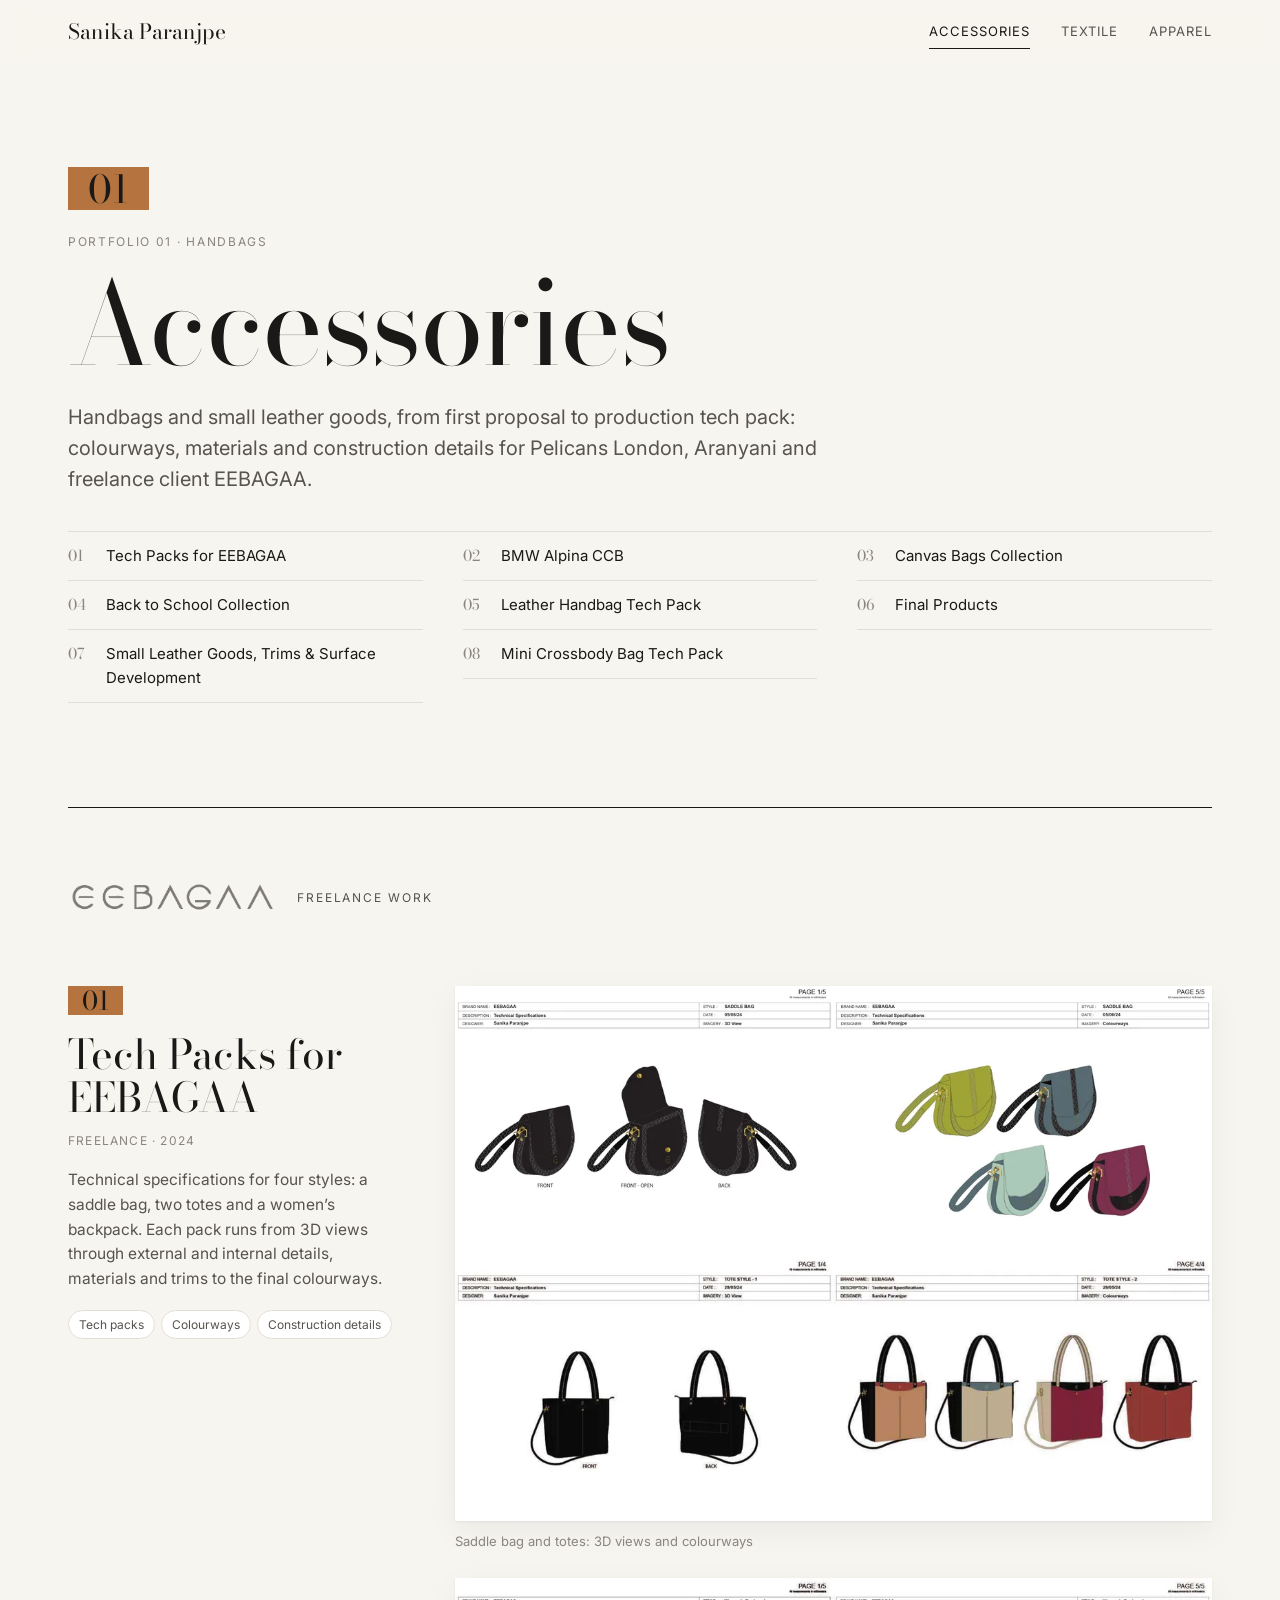
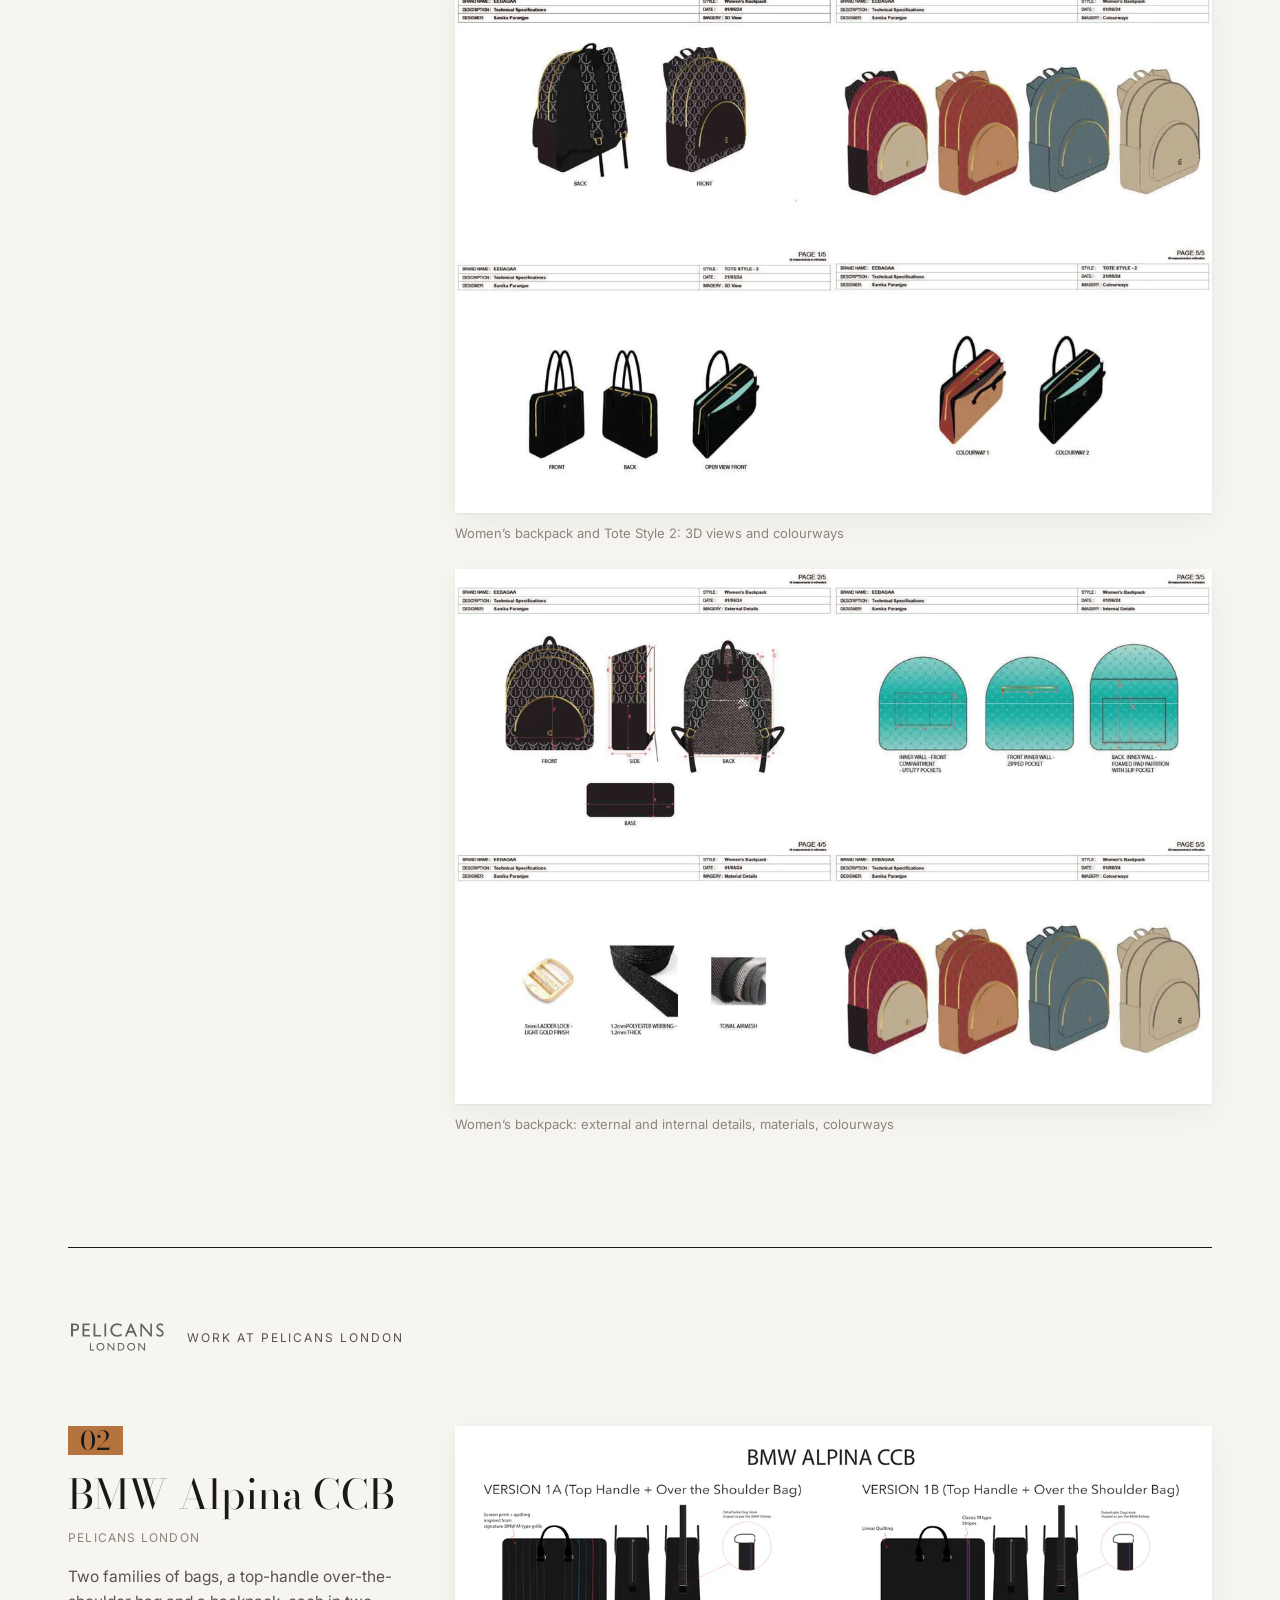
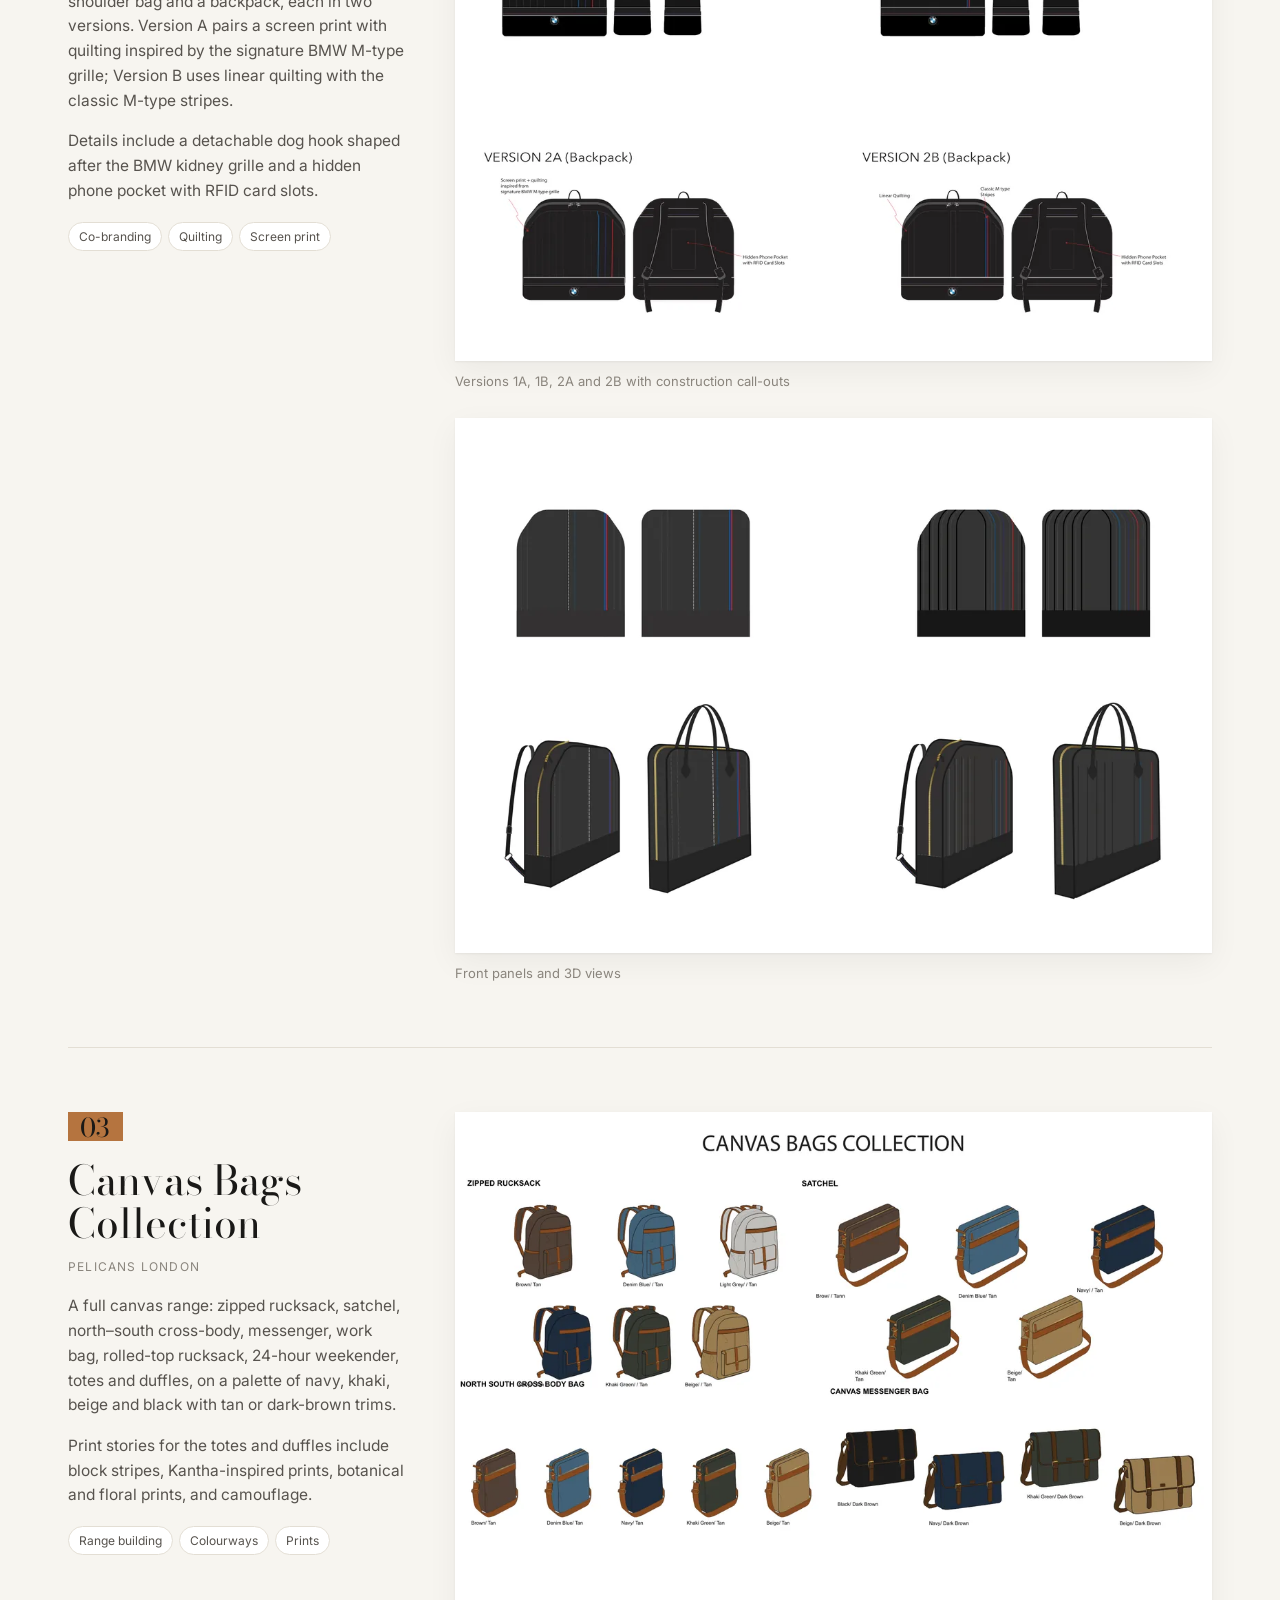
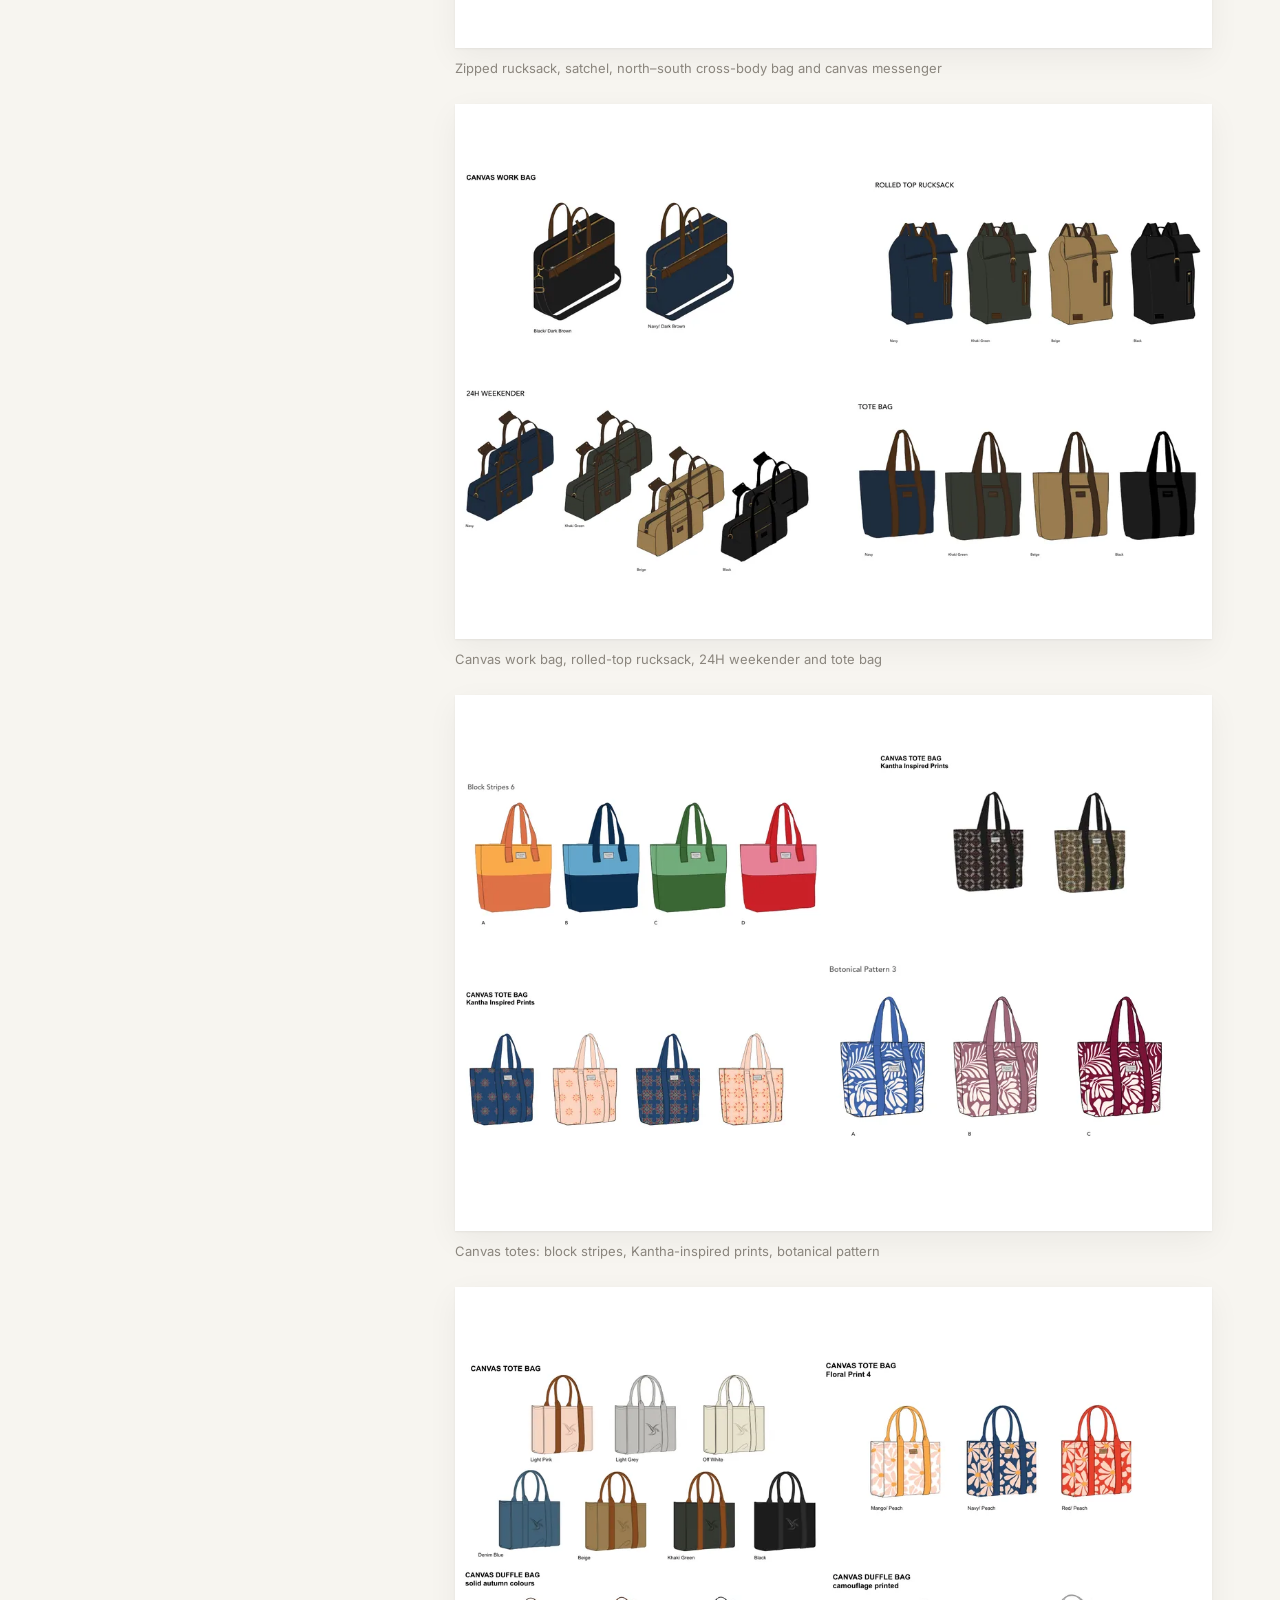
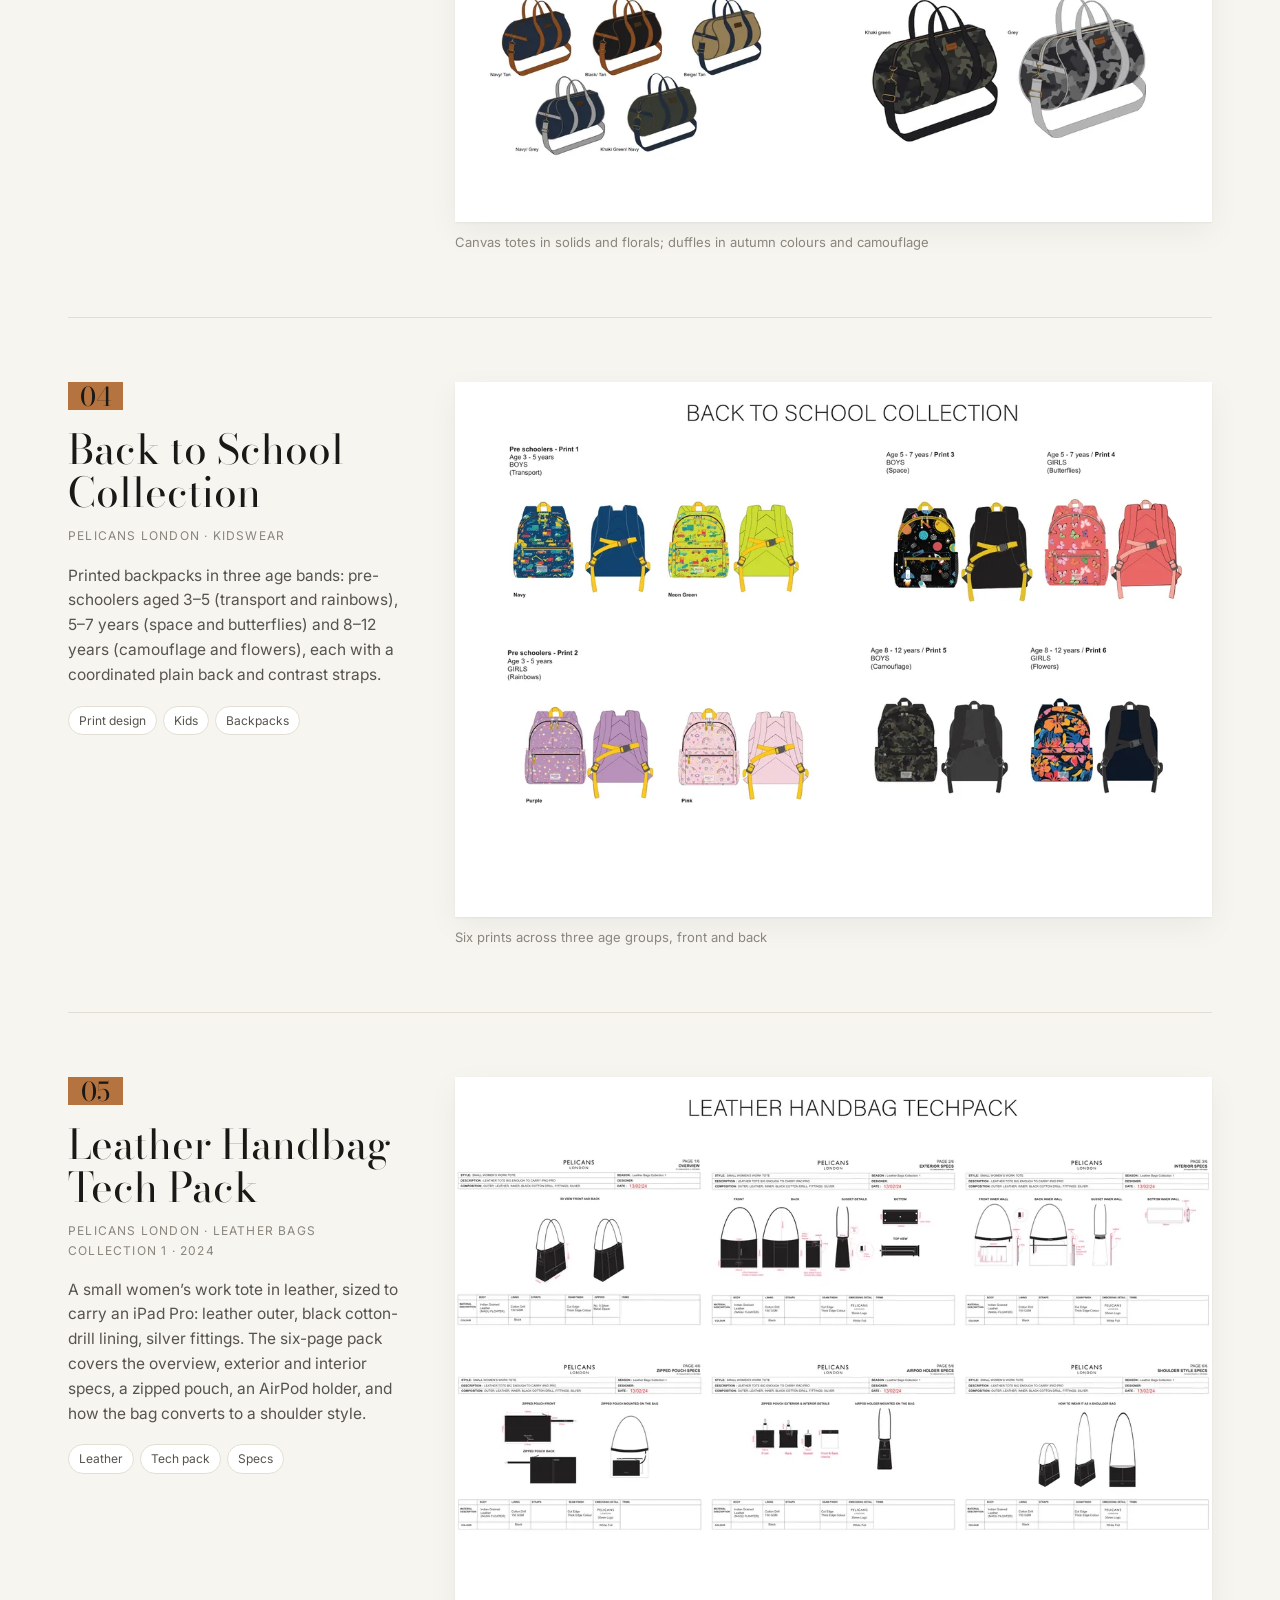
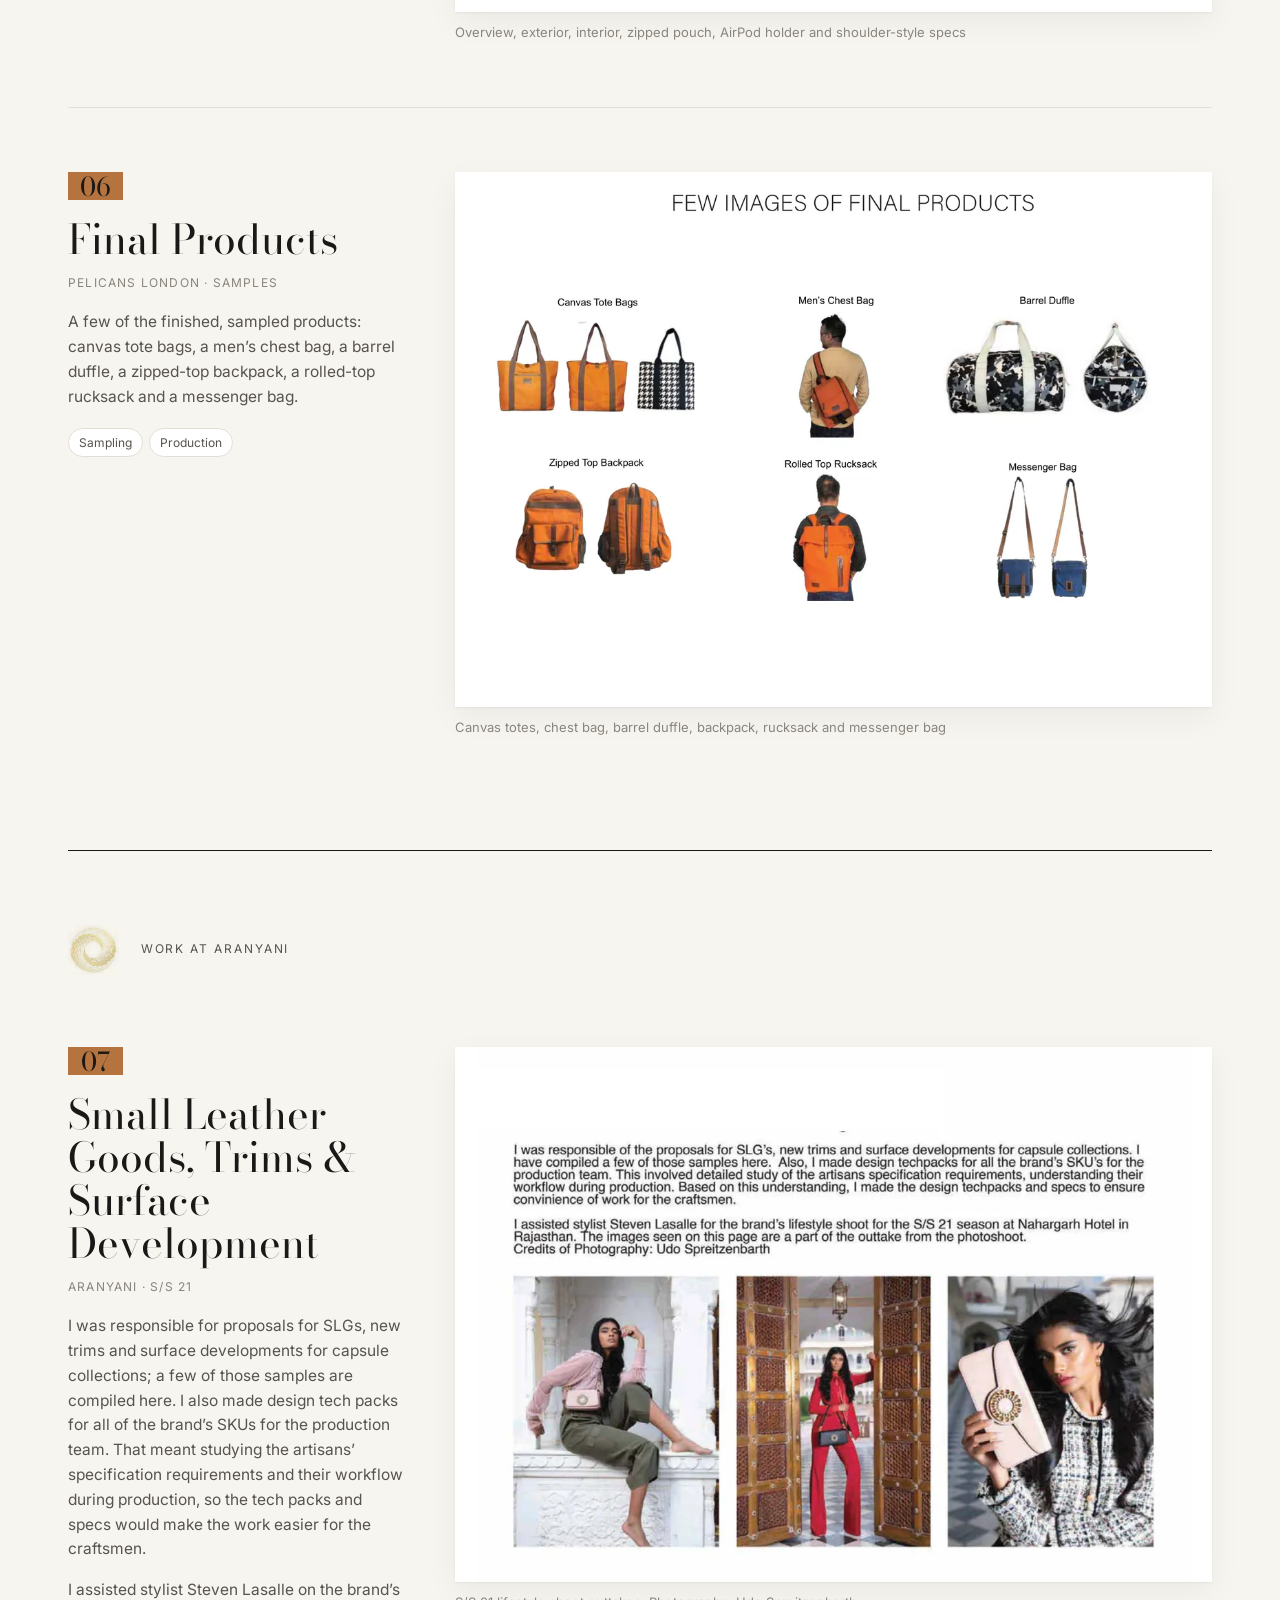
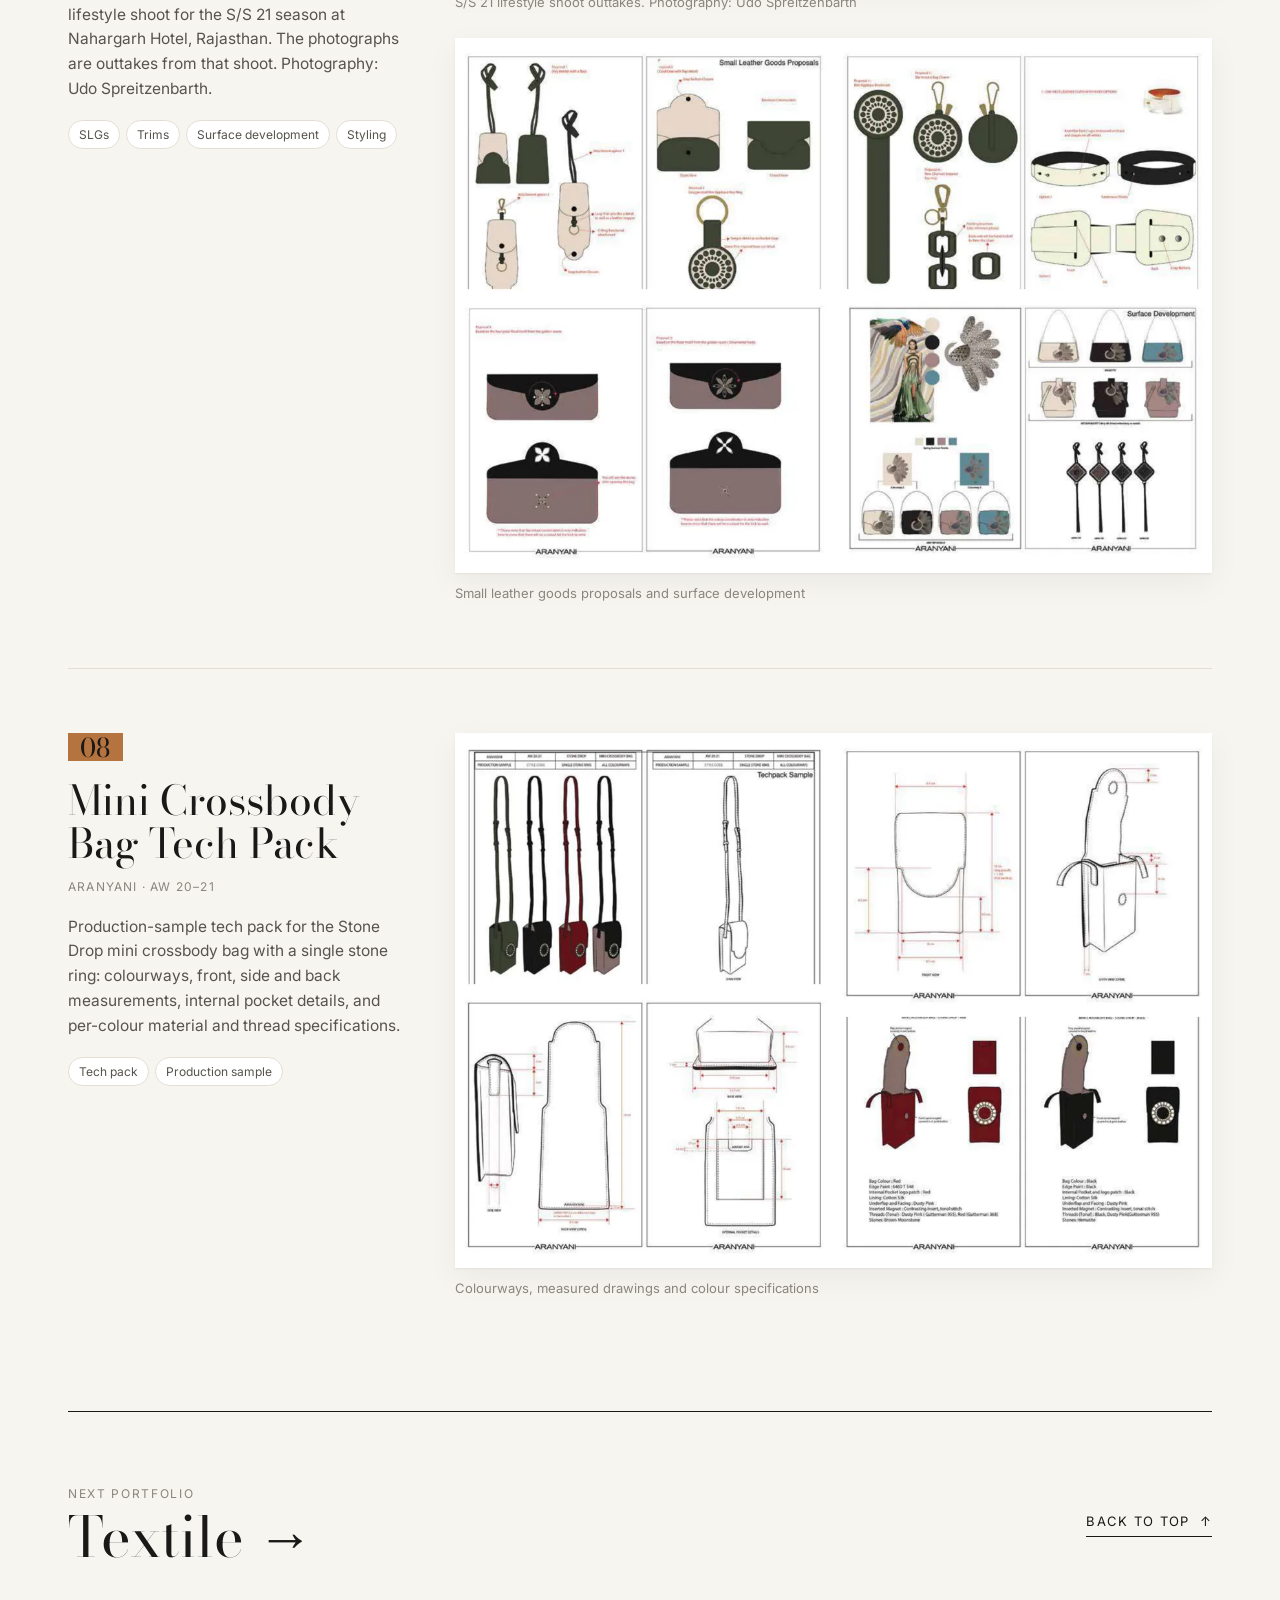
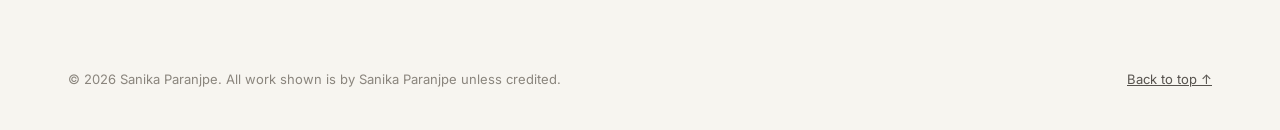
==== accessories.html @ c430f018 "Portfolio site: accessories, textile and apparel Static GitHub Pages site built from the three PDF p" ====
<!doctype html>
<html lang="en">
<head>
<meta charset="utf-8">
<meta name="viewport" content="width=device-width, initial-scale=1">
<title>Accessories · Sanika Paranjpe</title>
<meta name="description" content="Accessories portfolio of Sanika Paranjpe. Handbags and small leather goods, from first proposal to production tech pack: colourways, materials and construction details for Pelicans London, Aranyani and freelance client EEBAGAA.">
<link rel="canonical" href="https://sanikaparanjpe97.github.io/accessories.html">
<meta property="og:type" content="website">
<meta property="og:title" content="Accessories · Sanika Paranjpe">
<meta property="og:description" content="Accessories portfolio of Sanika Paranjpe. Handbags and small leather goods, from first proposal to production tech pack: colourways, materials and construction details for Pelicans London, Aranyani and freelance client EEBAGAA.">
<meta property="og:url" content="https://sanikaparanjpe97.github.io/accessories.html">
<meta property="og:image" content="https://sanikaparanjpe97.github.io/assets/img/og.jpg">
<meta name="twitter:card" content="summary_large_image">
<meta name="theme-color" content="#f7f5f0">
<link rel="icon" href="assets/favicon.svg" type="image/svg+xml">
<link rel="preconnect" href="https://fonts.googleapis.com">
<link rel="preconnect" href="https://fonts.gstatic.com" crossorigin>
<link rel="stylesheet" href="https://fonts.googleapis.com/css2?family=Bodoni+Moda:ital,opsz,wght@0,6..96,400..600;1,6..96,400..600&family=Inter:wght@400;500&display=swap">
<link rel="stylesheet" href="assets/css/site.css">
</head>
<body class="page-accessories">
<a class="skip" href="#main">Skip to content</a>
<header class="site-header">
  <div class="wrap">
    <a class="brand" href="./">Sanika Paranjpe</a>
    <nav class="nav" aria-label="Portfolios">
      <a href="accessories.html" aria-current="page">Accessories</a>
      <a href="textile.html">Textile</a>
      <a href="apparel.html">Apparel</a>
    </nav>
  </div>
</header>
<main id="main">
<div class="wrap">
  <section class="page-hero">
    <span class="tag">01</span>
    <p class="eyebrow">Portfolio 01 · Handbags</p>
    <h1>Accessories</h1>
    <p class="lede">Handbags and small leather goods, from first proposal to production tech pack: colourways, materials and construction details for Pelicans London, Aranyani and freelance client EEBAGAA.</p>
    <nav class="index" aria-label="Projects">
      <ol>
        <li><a href="#eebagaa"><b>01</b>Tech Packs for EEBAGAA</a></li>
        <li><a href="#bmw-alpina"><b>02</b>BMW Alpina CCB</a></li>
        <li><a href="#canvas-bags"><b>03</b>Canvas Bags Collection</a></li>
        <li><a href="#back-to-school"><b>04</b>Back to School Collection</a></li>
        <li><a href="#leather-tech-pack"><b>05</b>Leather Handbag Tech Pack</a></li>
        <li><a href="#final-products"><b>06</b>Final Products</a></li>
        <li><a href="#aranyani-slg"><b>07</b>Small Leather Goods, Trims &amp; Surface Development</a></li>
        <li><a href="#aranyani-crossbody"><b>08</b>Mini Crossbody Bag Tech Pack</a></li>
      </ol>
    </nav>
  </section>
  <div class="group-head">
    <img src="assets/img/brand/logo-eebagaa.png" width="559" height="91" alt="EEBAGAA">
    <h2>Freelance work</h2>
  </div>
  <section class="project" id="eebagaa">
    <div class="project-text">
      <span class="tag">01</span>
      <h3 class="project-title">Tech Packs for EEBAGAA</h3>
      <p class="meta">Freelance · 2024</p>
      <p>Technical specifications for four styles: a saddle bag, two totes and a women’s backpack. Each pack runs from 3D views through external and internal details, materials and trims to the final colourways.</p>
      <ul class="keywords"><li>Tech packs</li><li>Colourways</li><li>Construction details</li></ul>
    </div>
    <div class="plates">
      <figure class="plate"><a href="assets/img/accessories/acc-03.webp" data-lightbox data-caption="Saddle bag and totes: 3D views and colourways"><img src="assets/img/accessories/acc-03-md.webp" srcset="assets/img/accessories/acc-03-md.webp 1100w, assets/img/accessories/acc-03.webp 1684w" width="1100" height="778" sizes="(min-width: 1240px) 760px, (min-width: 900px) 62vw, calc(100vw - 32px)" alt="Tech Packs for EEBAGAA: Saddle bag and totes: 3D views and colourways" loading="lazy" decoding="async"></a><figcaption>Saddle bag and totes: 3D views and colourways</figcaption></figure>
      <figure class="plate"><a href="assets/img/accessories/acc-04.webp" data-lightbox data-caption="Women’s backpack and Tote Style 2: 3D views and colourways"><img src="assets/img/accessories/acc-04-md.webp" srcset="assets/img/accessories/acc-04-md.webp 1100w, assets/img/accessories/acc-04.webp 1684w" width="1100" height="778" sizes="(min-width: 1240px) 760px, (min-width: 900px) 62vw, calc(100vw - 32px)" alt="Tech Packs for EEBAGAA: Women’s backpack and Tote Style 2: 3D views and colourways" loading="lazy" decoding="async"></a><figcaption>Women’s backpack and Tote Style 2: 3D views and colourways</figcaption></figure>
      <figure class="plate"><a href="assets/img/accessories/acc-05.webp" data-lightbox data-caption="Women’s backpack: external and internal details, materials, colourways"><img src="assets/img/accessories/acc-05-md.webp" srcset="assets/img/accessories/acc-05-md.webp 1100w, assets/img/accessories/acc-05.webp 1684w" width="1100" height="778" sizes="(min-width: 1240px) 760px, (min-width: 900px) 62vw, calc(100vw - 32px)" alt="Tech Packs for EEBAGAA: Women’s backpack: external and internal details, materials, colourways" loading="lazy" decoding="async"></a><figcaption>Women’s backpack: external and internal details, materials, colourways</figcaption></figure>
    </div>
  </section>
  <div class="group-head">
    <img src="assets/img/brand/logo-pelicans.png" width="374" height="128" alt="Pelicans London">
    <h2>Work at Pelicans London</h2>
  </div>
  <section class="project" id="bmw-alpina">
    <div class="project-text">
      <span class="tag">02</span>
      <h3 class="project-title">BMW Alpina CCB</h3>
      <p class="meta">Pelicans London</p>
      <p>Two families of bags, a top-handle over-the-shoulder bag and a backpack, each in two versions. Version A pairs a screen print with quilting inspired by the signature BMW M-type grille; Version B uses linear quilting with the classic M-type stripes.</p>
      <p>Details include a detachable dog hook shaped after the BMW kidney grille and a hidden phone pocket with RFID card slots.</p>
      <ul class="keywords"><li>Co-branding</li><li>Quilting</li><li>Screen print</li></ul>
    </div>
    <div class="plates">
      <figure class="plate"><a href="assets/img/accessories/acc-07.webp" data-lightbox data-caption="Versions 1A, 1B, 2A and 2B with construction call-outs"><img src="assets/img/accessories/acc-07-md.webp" srcset="assets/img/accessories/acc-07-md.webp 1100w, assets/img/accessories/acc-07.webp 2105w" width="1100" height="778" sizes="(min-width: 1240px) 760px, (min-width: 900px) 62vw, calc(100vw - 32px)" alt="BMW Alpina CCB: Versions 1A, 1B, 2A and 2B with construction call-outs" loading="lazy" decoding="async"></a><figcaption>Versions 1A, 1B, 2A and 2B with construction call-outs</figcaption></figure>
      <figure class="plate"><a href="assets/img/accessories/acc-08.webp" data-lightbox data-caption="Front panels and 3D views"><img src="assets/img/accessories/acc-08-md.webp" srcset="assets/img/accessories/acc-08-md.webp 1100w, assets/img/accessories/acc-08.webp 2105w" width="1100" height="778" sizes="(min-width: 1240px) 760px, (min-width: 900px) 62vw, calc(100vw - 32px)" alt="BMW Alpina CCB: Front panels and 3D views" loading="lazy" decoding="async"></a><figcaption>Front panels and 3D views</figcaption></figure>
    </div>
  </section>
  <section class="project" id="canvas-bags">
    <div class="project-text">
      <span class="tag">03</span>
      <h3 class="project-title">Canvas Bags Collection</h3>
      <p class="meta">Pelicans London</p>
      <p>A full canvas range: zipped rucksack, satchel, north–south cross-body, messenger, work bag, rolled-top rucksack, 24-hour weekender, totes and duffles, on a palette of navy, khaki, beige and black with tan or dark-brown trims.</p>
      <p>Print stories for the totes and duffles include block stripes, Kantha-inspired prints, botanical and floral prints, and camouflage.</p>
      <ul class="keywords"><li>Range building</li><li>Colourways</li><li>Prints</li></ul>
    </div>
    <div class="plates">
      <figure class="plate"><a href="assets/img/accessories/acc-09.webp" data-lightbox data-caption="Zipped rucksack, satchel, north–south cross-body bag and canvas messenger"><img src="assets/img/accessories/acc-09-md.webp" srcset="assets/img/accessories/acc-09-md.webp 1100w, assets/img/accessories/acc-09.webp 2105w" width="1100" height="778" sizes="(min-width: 1240px) 760px, (min-width: 900px) 62vw, calc(100vw - 32px)" alt="Canvas Bags Collection: Zipped rucksack, satchel, north–south cross-body bag and canvas messenger" loading="lazy" decoding="async"></a><figcaption>Zipped rucksack, satchel, north–south cross-body bag and canvas messenger</figcaption></figure>
      <figure class="plate"><a href="assets/img/accessories/acc-10.webp" data-lightbox data-caption="Canvas work bag, rolled-top rucksack, 24H weekender and tote bag"><img src="assets/img/accessories/acc-10-md.webp" srcset="assets/img/accessories/acc-10-md.webp 1100w, assets/img/accessories/acc-10.webp 2105w" width="1100" height="778" sizes="(min-width: 1240px) 760px, (min-width: 900px) 62vw, calc(100vw - 32px)" alt="Canvas Bags Collection: Canvas work bag, rolled-top rucksack, 24H weekender and tote bag" loading="lazy" decoding="async"></a><figcaption>Canvas work bag, rolled-top rucksack, 24H weekender and tote bag</figcaption></figure>
      <figure class="plate"><a href="assets/img/accessories/acc-11.webp" data-lightbox data-caption="Canvas totes: block stripes, Kantha-inspired prints, botanical pattern"><img src="assets/img/accessories/acc-11-md.webp" srcset="assets/img/accessories/acc-11-md.webp 1100w, assets/img/accessories/acc-11.webp 2105w" width="1100" height="778" sizes="(min-width: 1240px) 760px, (min-width: 900px) 62vw, calc(100vw - 32px)" alt="Canvas Bags Collection: Canvas totes: block stripes, Kantha-inspired prints, botanical pattern" loading="lazy" decoding="async"></a><figcaption>Canvas totes: block stripes, Kantha-inspired prints, botanical pattern</figcaption></figure>
      <figure class="plate"><a href="assets/img/accessories/acc-12.webp" data-lightbox data-caption="Canvas totes in solids and florals; duffles in autumn colours and camouflage"><img src="assets/img/accessories/acc-12-md.webp" srcset="assets/img/accessories/acc-12-md.webp 1100w, assets/img/accessories/acc-12.webp 2105w" width="1100" height="778" sizes="(min-width: 1240px) 760px, (min-width: 900px) 62vw, calc(100vw - 32px)" alt="Canvas Bags Collection: Canvas totes in solids and florals; duffles in autumn colours and camouflage" loading="lazy" decoding="async"></a><figcaption>Canvas totes in solids and florals; duffles in autumn colours and camouflage</figcaption></figure>
    </div>
  </section>
  <section class="project" id="back-to-school">
    <div class="project-text">
      <span class="tag">04</span>
      <h3 class="project-title">Back to School Collection</h3>
      <p class="meta">Pelicans London · Kidswear</p>
      <p>Printed backpacks in three age bands: pre-schoolers aged 3–5 (transport and rainbows), 5–7 years (space and butterflies) and 8–12 years (camouflage and flowers), each with a coordinated plain back and contrast straps.</p>
      <ul class="keywords"><li>Print design</li><li>Kids</li><li>Backpacks</li></ul>
    </div>
    <div class="plates">
      <figure class="plate"><a href="assets/img/accessories/acc-13.webp" data-lightbox data-caption="Six prints across three age groups, front and back"><img src="assets/img/accessories/acc-13-md.webp" srcset="assets/img/accessories/acc-13-md.webp 1100w, assets/img/accessories/acc-13.webp 2105w" width="1100" height="778" sizes="(min-width: 1240px) 760px, (min-width: 900px) 62vw, calc(100vw - 32px)" alt="Back to School Collection: Six prints across three age groups, front and back" loading="lazy" decoding="async"></a><figcaption>Six prints across three age groups, front and back</figcaption></figure>
    </div>
  </section>
  <section class="project" id="leather-tech-pack">
    <div class="project-text">
      <span class="tag">05</span>
      <h3 class="project-title">Leather Handbag Tech Pack</h3>
      <p class="meta">Pelicans London · Leather Bags Collection 1 · 2024</p>
      <p>A small women’s work tote in leather, sized to carry an iPad Pro: leather outer, black cotton-drill lining, silver fittings. The six-page pack covers the overview, exterior and interior specs, a zipped pouch, an AirPod holder, and how the bag converts to a shoulder style.</p>
      <ul class="keywords"><li>Leather</li><li>Tech pack</li><li>Specs</li></ul>
    </div>
    <div class="plates">
      <figure class="plate"><a href="assets/img/accessories/acc-14.webp" data-lightbox data-caption="Overview, exterior, interior, zipped pouch, AirPod holder and shoulder-style specs"><img src="assets/img/accessories/acc-14-md.webp" srcset="assets/img/accessories/acc-14-md.webp 1100w, assets/img/accessories/acc-14.webp 2105w" width="1100" height="778" sizes="(min-width: 1240px) 760px, (min-width: 900px) 62vw, calc(100vw - 32px)" alt="Leather Handbag Tech Pack: Overview, exterior, interior, zipped pouch, AirPod holder and shoulder-style specs" loading="lazy" decoding="async"></a><figcaption>Overview, exterior, interior, zipped pouch, AirPod holder and shoulder-style specs</figcaption></figure>
    </div>
  </section>
  <section class="project" id="final-products">
    <div class="project-text">
      <span class="tag">06</span>
      <h3 class="project-title">Final Products</h3>
      <p class="meta">Pelicans London · Samples</p>
      <p>A few of the finished, sampled products: canvas tote bags, a men’s chest bag, a barrel duffle, a zipped-top backpack, a rolled-top rucksack and a messenger bag.</p>
      <ul class="keywords"><li>Sampling</li><li>Production</li></ul>
    </div>
    <div class="plates">
      <figure class="plate"><a href="assets/img/accessories/acc-15.webp" data-lightbox data-caption="Canvas totes, chest bag, barrel duffle, backpack, rucksack and messenger bag"><img src="assets/img/accessories/acc-15-md.webp" srcset="assets/img/accessories/acc-15-md.webp 1100w, assets/img/accessories/acc-15.webp 2105w" width="1100" height="778" sizes="(min-width: 1240px) 760px, (min-width: 900px) 62vw, calc(100vw - 32px)" alt="Final Products: Canvas totes, chest bag, barrel duffle, backpack, rucksack and messenger bag" loading="lazy" decoding="async"></a><figcaption>Canvas totes, chest bag, barrel duffle, backpack, rucksack and messenger bag</figcaption></figure>
    </div>
  </section>
  <div class="group-head">
    <img src="assets/img/brand/logo-aranyani.png" width="249" height="246" alt="Aranyani" class="logo-round">
    <h2>Work at Aranyani</h2>
  </div>
  <section class="project" id="aranyani-slg">
    <div class="project-text">
      <span class="tag">07</span>
      <h3 class="project-title">Small Leather Goods, Trims &amp; Surface Development</h3>
      <p class="meta">Aranyani · S/S 21</p>
      <p>I was responsible for proposals for SLGs, new trims and surface developments for capsule collections; a few of those samples are compiled here. I also made design tech packs for all of the brand’s SKUs for the production team. That meant studying the artisans’ specification requirements and their workflow during production, so the tech packs and specs would make the work easier for the craftsmen.</p>
      <p>I assisted stylist Steven Lasalle on the brand’s lifestyle shoot for the S/S 21 season at Nahargarh Hotel, Rajasthan. The photographs are outtakes from that shoot. Photography: Udo Spreitzenbarth.</p>
      <ul class="keywords"><li>SLGs</li><li>Trims</li><li>Surface development</li><li>Styling</li></ul>
    </div>
    <div class="plates">
      <figure class="plate"><a href="assets/img/accessories/acc-17.webp" data-lightbox data-caption="S/S 21 lifestyle shoot outtakes. Photography: Udo Spreitzenbarth"><img src="assets/img/accessories/acc-17-md.webp" srcset="assets/img/accessories/acc-17-md.webp 1100w, assets/img/accessories/acc-17.webp 1684w" width="1100" height="778" sizes="(min-width: 1240px) 760px, (min-width: 900px) 62vw, calc(100vw - 32px)" alt="Small Leather Goods, Trims &amp; Surface Development: S/S 21 lifestyle shoot outtakes. Photography: Udo Spreitzenbarth" loading="lazy" decoding="async"></a><figcaption>S/S 21 lifestyle shoot outtakes. Photography: Udo Spreitzenbarth</figcaption></figure>
      <figure class="plate"><a href="assets/img/accessories/acc-18.webp" data-lightbox data-caption="Small leather goods proposals and surface development"><img src="assets/img/accessories/acc-18-md.webp" srcset="assets/img/accessories/acc-18-md.webp 1100w, assets/img/accessories/acc-18.webp 1684w" width="1100" height="778" sizes="(min-width: 1240px) 760px, (min-width: 900px) 62vw, calc(100vw - 32px)" alt="Small Leather Goods, Trims &amp; Surface Development: Small leather goods proposals and surface development" loading="lazy" decoding="async"></a><figcaption>Small leather goods proposals and surface development</figcaption></figure>
    </div>
  </section>
  <section class="project" id="aranyani-crossbody">
    <div class="project-text">
      <span class="tag">08</span>
      <h3 class="project-title">Mini Crossbody Bag Tech Pack</h3>
      <p class="meta">Aranyani · AW 20–21</p>
      <p>Production-sample tech pack for the Stone Drop mini crossbody bag with a single stone ring: colourways, front, side and back measurements, internal pocket details, and per-colour material and thread specifications.</p>
      <ul class="keywords"><li>Tech pack</li><li>Production sample</li></ul>
    </div>
    <div class="plates">
      <figure class="plate"><a href="assets/img/accessories/acc-19.webp" data-lightbox data-caption="Colourways, measured drawings and colour specifications"><img src="assets/img/accessories/acc-19-md.webp" srcset="assets/img/accessories/acc-19-md.webp 1100w, assets/img/accessories/acc-19.webp 1684w" width="1100" height="778" sizes="(min-width: 1240px) 760px, (min-width: 900px) 62vw, calc(100vw - 32px)" alt="Mini Crossbody Bag Tech Pack: Colourways, measured drawings and colour specifications" loading="lazy" decoding="async"></a><figcaption>Colourways, measured drawings and colour specifications</figcaption></figure>
    </div>
  </section>
  <nav class="next" aria-label="Next">
    <a href="textile.html"><small>Next portfolio</small><strong>Textile <span class="arrow">→</span></strong></a>
    <a class="more" href="#main">Back to top <span>↑</span></a>
  </nav>
</div>
</main>
<footer class="site-footer">
  <div class="wrap">
    <span>© 2026 Sanika Paranjpe. All work shown is by Sanika Paranjpe unless credited.</span>
    <a href="#main">Back to top ↑</a>
  </div>
</footer>
<script src="assets/js/site.js" defer></script>
</body>
</html>
---- assets/css/site.css ----
/* Sanika Paranjpe — portfolio */

:root {
  --paper: #f7f5f0;
  --surface: #ffffff;
  --ink: #1a1917;
  --ink-2: #57534e;
  --ink-3: #8a857d;
  --rule: #e3ded4;

  /* Accents are sampled from Sanika's own portfolio pages. */
  --accessories: #b5743f;
  --textile: #bccc3c;
  --apparel: #f0a5aa;
  --accent: var(--ink);

  --serif: "Bodoni Moda", "Didot", "Bodoni 72", Georgia, serif;
  --sans: "Inter", system-ui, -apple-system, "Segoe UI", Roboto, sans-serif;

  --gutter: clamp(16px, 4vw, 48px);
  --max: 1240px;
  --header-h: 64px;
}

body.page-accessories { --accent: var(--accessories); }
body.page-textile { --accent: var(--textile); }
body.page-apparel { --accent: var(--apparel); }

*, *::before, *::after { box-sizing: border-box; }

html { scroll-behavior: smooth; scroll-padding-top: calc(var(--header-h) + 16px); }
@media (prefers-reduced-motion: reduce) { html { scroll-behavior: auto; } }

body {
  margin: 0;
  background: var(--paper);
  color: var(--ink);
  font-family: var(--sans);
  font-size: 16px;
  line-height: 1.6;
  -webkit-font-smoothing: antialiased;
  text-rendering: optimizeLegibility;
}

img { display: block; max-width: 100%; height: auto; }
a { color: inherit; }
p { margin: 0 0 1em; }
h1, h2, h3 { margin: 0; font-weight: 400; }

.wrap { max-width: var(--max); margin: 0 auto; padding: 0 var(--gutter); }

.skip {
  position: absolute; left: -9999px; top: 8px;
  background: var(--ink); color: var(--paper); padding: 8px 14px; z-index: 100;
}
.skip:focus { left: 8px; }

:focus-visible { outline: 2px solid var(--ink); outline-offset: 3px; }

/* ---------- Header ---------- */

.site-header {
  position: sticky; top: 0; z-index: 20;
  background: color-mix(in srgb, var(--paper) 88%, transparent);
  backdrop-filter: saturate(1.4) blur(10px);
  -webkit-backdrop-filter: saturate(1.4) blur(10px);
  border-bottom: 1px solid transparent;
  transition: border-color .2s;
}
.site-header.scrolled { border-bottom-color: var(--rule); }
.site-header .wrap {
  display: flex; align-items: center; justify-content: space-between; gap: 16px;
  min-height: var(--header-h);
}
.brand {
  font-family: var(--serif); font-size: 21px; letter-spacing: .01em;
  text-decoration: none; white-space: nowrap;
}
.nav { display: flex; gap: clamp(14px, 2.4vw, 32px); }
.nav a {
  font-size: 13px; letter-spacing: .08em; text-transform: uppercase;
  text-decoration: none; color: var(--ink-2);
  padding: 6px 0; border-bottom: 1px solid transparent;
}
.nav a:hover { color: var(--ink); }
.nav a[aria-current="page"] { color: var(--ink); border-bottom-color: var(--ink); }

@media (max-width: 560px) {
  .site-header .wrap { flex-direction: column; align-items: flex-start; gap: 0; padding-top: 10px; padding-bottom: 6px; }
  .brand { font-size: 19px; }
  .nav { gap: 18px; }
  :root { --header-h: 84px; }
}

/* ---------- Shared type ---------- */

.eyebrow {
  font-size: 12px; letter-spacing: .14em; text-transform: uppercase; color: var(--ink-3);
  margin: 0 0 18px;
}
.lede { font-size: clamp(17px, 1.6vw, 20px); line-height: 1.55; color: var(--ink-2); max-width: 40em; }

.tag {
  display: inline-flex; align-items: center; justify-content: center;
  min-width: 2.1em; padding: .08em .22em .02em;
  font-family: var(--serif); line-height: 1;
  background: var(--tag, var(--accent)); color: var(--ink);
}

.more {
  display: inline-flex; align-items: center; gap: 10px;
  font-size: 13px; letter-spacing: .1em; text-transform: uppercase; text-decoration: none;
  border-bottom: 1px solid var(--ink); padding-bottom: 4px;
}
.more span { transition: transform .2s; }
.more:hover span { transform: translateX(4px); }

/* ---------- Home ---------- */

.hero { padding-top: clamp(56px, 10vw, 128px); padding-bottom: clamp(48px, 7vw, 88px); }
.hero h1 {
  font-family: var(--serif); font-weight: 400;
  font-size: clamp(56px, 12.5vw, 176px); line-height: .92; letter-spacing: -.02em;
  margin: 0 0 clamp(24px, 3vw, 40px);
}
.hero h1 em { font-style: italic; }
.hero .lede { margin-bottom: 28px; }
.disciplines { display: flex; flex-wrap: wrap; gap: 8px 10px; margin: 0 0 36px; padding: 0; list-style: none; }
.disciplines li {
  font-size: 13px; padding: 6px 12px; border: 1px solid var(--rule); border-radius: 999px; background: var(--surface);
}
.disciplines li i { display: inline-block; width: 8px; height: 8px; border-radius: 50%; margin-right: 8px; vertical-align: 1px; }

.worked { border-top: 1px solid var(--rule); padding-top: 22px; display: grid; gap: 6px 40px; grid-template-columns: repeat(auto-fit, minmax(200px, 1fr)); }
.worked div { font-size: 14px; color: var(--ink-2); }
.worked strong { display: block; font-weight: 500; color: var(--ink); }

.chapters { padding-bottom: clamp(48px, 8vw, 112px); }
.chapter {
  display: grid; grid-template-columns: minmax(0, 7fr) minmax(0, 5fr); gap: clamp(24px, 4vw, 64px);
  align-items: center; padding: clamp(32px, 5vw, 64px) 0; border-top: 1px solid var(--rule);
  text-decoration: none;
}
.chapter:nth-child(even) .chapter-media { order: 2; }
.chapter-media {
  aspect-ratio: 3 / 2; overflow: hidden; background: var(--surface);
  display: grid; grid-auto-flow: column; grid-auto-columns: 1fr; gap: 4px;
}
.chapter-media img { width: 100%; height: 100%; object-fit: cover; transition: transform .6s cubic-bezier(.2, .7, .2, 1); }
.chapter-media img.contain { object-fit: contain; padding: 4%; }
.chapter:hover .chapter-media img { transform: scale(1.025); }
.chapter-num { font-size: 22px; margin-bottom: 18px; }
.chapter h2 { font-family: var(--serif); font-size: clamp(36px, 4.6vw, 60px); line-height: 1; margin-bottom: 16px; }
.chapter p { color: var(--ink-2); max-width: 30em; }
.chapter ul { list-style: none; padding: 0; margin: 0 0 24px; display: flex; flex-wrap: wrap; gap: 4px 0; font-size: 14px; color: var(--ink-3); }
.chapter ul li:not(:last-child)::after { content: "·"; margin: 0 8px; }
@media (max-width: 820px) {
  .chapter { grid-template-columns: 1fr; }
  .chapter:nth-child(even) .chapter-media { order: 0; }
}

.downloads { background: var(--surface); border-top: 1px solid var(--rule); border-bottom: 1px solid var(--rule); padding: clamp(40px, 6vw, 72px) 0; }
.downloads h2 { font-family: var(--serif); font-size: clamp(28px, 3.4vw, 40px); margin-bottom: 8px; }
.downloads > .wrap > p { color: var(--ink-2); margin-bottom: 28px; }
.dl-list { display: grid; grid-template-columns: repeat(auto-fit, minmax(240px, 1fr)); gap: 12px; }
.dl {
  display: flex; justify-content: space-between; align-items: center; gap: 12px;
  padding: 18px 20px; border: 1px solid var(--rule); text-decoration: none; background: var(--paper);
  transition: border-color .2s, background .2s;
}
.dl:hover { border-color: var(--ink); background: var(--surface); }
.dl strong { font-weight: 500; display: block; }
.dl small { color: var(--ink-3); font-size: 13px; }
.dl span[aria-hidden] { font-size: 18px; }

/* ---------- Portfolio pages ---------- */

.page-hero { padding-top: clamp(48px, 8vw, 104px); padding-bottom: clamp(32px, 5vw, 56px); }
.page-hero .tag { font-size: clamp(28px, 3vw, 40px); margin-bottom: 22px; }
.page-hero h1 { font-family: var(--serif); font-size: clamp(52px, 9vw, 120px); line-height: .95; letter-spacing: -.015em; margin-bottom: 24px; }

.index { margin-top: 36px; border-top: 1px solid var(--rule); }
.index ol { list-style: none; margin: 0; padding: 0; display: grid; grid-template-columns: repeat(auto-fill, minmax(260px, 1fr)); column-gap: 40px; }
.index a {
  display: flex; gap: 14px; align-items: baseline; padding: 12px 0; border-bottom: 1px solid var(--rule);
  text-decoration: none; font-size: 15px;
}
.index a:hover { color: var(--ink-2); }
.index a b { font-family: var(--serif); font-weight: 400; min-width: 1.6em; color: var(--ink-3); }

.group-head {
  display: flex; align-items: center; gap: 20px; flex-wrap: wrap;
  padding: clamp(40px, 6vw, 72px) 0 8px; border-top: 1px solid var(--ink);
  margin-top: clamp(24px, 4vw, 48px);
}
.group-head img { height: 34px; width: auto; mix-blend-mode: multiply; }
.group-head img.logo-round { height: 52px; }
.group-head h2 { font-size: 12px; letter-spacing: .16em; text-transform: uppercase; color: var(--ink-2); font-family: var(--sans); }
.group-head p { flex-basis: 100%; color: var(--ink-2); max-width: 44em; margin: 6px 0 0; }

.project {
  display: grid; grid-template-columns: minmax(0, 4fr) minmax(0, 9fr); gap: clamp(24px, 4vw, 56px);
  padding: clamp(36px, 5vw, 64px) 0; border-top: 1px solid var(--rule);
}
.group-head + .project { border-top: 0; }
.project-text { position: sticky; top: calc(var(--header-h) + 24px); align-self: start; }
.project-text .tag { font-size: 26px; margin-bottom: 18px; }
.project-title { font-family: var(--serif); font-size: clamp(30px, 3.2vw, 44px); line-height: 1.05; margin-bottom: 12px; }
.project-title .deva { display: block; font-family: "Noto Serif Devanagari", var(--serif); font-size: .62em; color: var(--ink-2); margin-top: 6px; }
.meta, .project-text .meta { font-size: 12px; letter-spacing: .1em; text-transform: uppercase; color: var(--ink-3); margin-bottom: 18px; }
.project-text p { color: var(--ink-2); font-size: 15.5px; }
.keywords { display: flex; flex-wrap: wrap; gap: 6px; margin: 18px 0 0; padding: 0; list-style: none; }
.keywords li { font-size: 12px; padding: 4px 10px; border: 1px solid var(--rule); border-radius: 999px; color: var(--ink-2); background: var(--surface); }
.crosslink { display: inline-block; margin-top: 14px; font-size: 14px; color: var(--ink); }

.plates { display: grid; gap: clamp(16px, 2vw, 28px); }
.plate { margin: 0; }
.plate a { display: block; cursor: zoom-in; background: var(--surface); box-shadow: 0 1px 2px rgba(26, 25, 23, .06), 0 10px 30px rgba(26, 25, 23, .05); }
.plate img { width: 100%; }
.plate figcaption, .photo figcaption { font-size: 13px; color: var(--ink-3); margin-top: 10px; }

.photos { display: grid; grid-template-columns: repeat(2, minmax(0, 1fr)); gap: clamp(12px, 1.6vw, 24px); align-items: start; }
.photo { margin: 0; }
.photo a { display: block; cursor: zoom-in; overflow: hidden; background: var(--surface); }
.photo img { width: 100%; transition: transform .6s cubic-bezier(.2, .7, .2, 1); }
.photo a:hover img { transform: scale(1.02); }

@media (max-width: 900px) {
  .project { grid-template-columns: 1fr; }
  .project-text { position: static; }
}
@media (max-width: 420px) {
  .photos { grid-template-columns: 1fr; }
}

.next {
  display: flex; justify-content: space-between; align-items: center; gap: 24px; flex-wrap: wrap;
  padding: clamp(40px, 6vw, 72px) 0; border-top: 1px solid var(--ink); margin-top: clamp(24px, 4vw, 48px);
}
.next a { text-decoration: none; }
.next small { display: block; font-size: 12px; letter-spacing: .14em; text-transform: uppercase; color: var(--ink-3); margin-bottom: 6px; }
.next strong { font-family: var(--serif); font-weight: 400; font-size: clamp(32px, 4.4vw, 56px); line-height: 1; }
.next .arrow { display: inline-block; transition: transform .2s; }
.next a:hover .arrow { transform: translateX(6px); }

/* ---------- Footer ---------- */

.site-footer { padding: 32px 0 40px; font-size: 13px; color: var(--ink-3); }
.site-footer .wrap { display: flex; justify-content: space-between; gap: 16px; flex-wrap: wrap; }
.site-footer a { color: var(--ink-2); }

/* ---------- Lightbox ---------- */

.lightbox {
  width: 100vw; height: 100vh; max-width: none; max-height: none; margin: 0; padding: 0; border: 0;
  background: rgba(20, 19, 18, .96); color: #f2efe9;
}
.lightbox::backdrop { background: rgba(20, 19, 18, .96); }
.lightbox[open] { display: grid; grid-template-rows: auto minmax(0, 1fr) auto; }
.lb-bar { display: flex; justify-content: space-between; align-items: center; padding: 12px 16px; font-size: 13px; color: #b9b4ab; gap: 12px; }
.lb-stage { position: relative; overflow: auto; display: grid; place-items: center; padding: 0 56px; overscroll-behavior: contain; }
.lb-stage img { max-width: 100%; max-height: 100%; object-fit: contain; cursor: zoom-in; user-select: none; }
.lightbox.zoomed .lb-stage { place-items: start; padding: 0; }
.lightbox.zoomed .lb-stage img { max-width: none; max-height: none; cursor: zoom-out; margin: auto; }
.lb-caption { padding: 12px 16px 18px; text-align: center; font-size: 14px; color: #d8d3ca; min-height: 1.6em; }
.lb-btn {
  background: none; border: 1px solid rgba(242, 239, 233, .25); color: #f2efe9; font: inherit;
  width: 44px; height: 44px; border-radius: 50%; cursor: pointer; display: grid; place-items: center;
}
.lb-btn:hover { border-color: #f2efe9; }
.lb-prev, .lb-next { position: absolute; top: 50%; transform: translateY(-50%); z-index: 2; }
.lb-prev { left: 8px; }
.lb-next { right: 8px; }
.lightbox.zoomed .lb-prev, .lightbox.zoomed .lb-next { position: fixed; }
.lb-tools { display: flex; gap: 8px; }
@media (max-width: 640px) {
  .lb-stage { padding: 0 8px; }
  .lb-prev, .lb-next { top: auto; bottom: 8px; transform: none; position: fixed; }
}
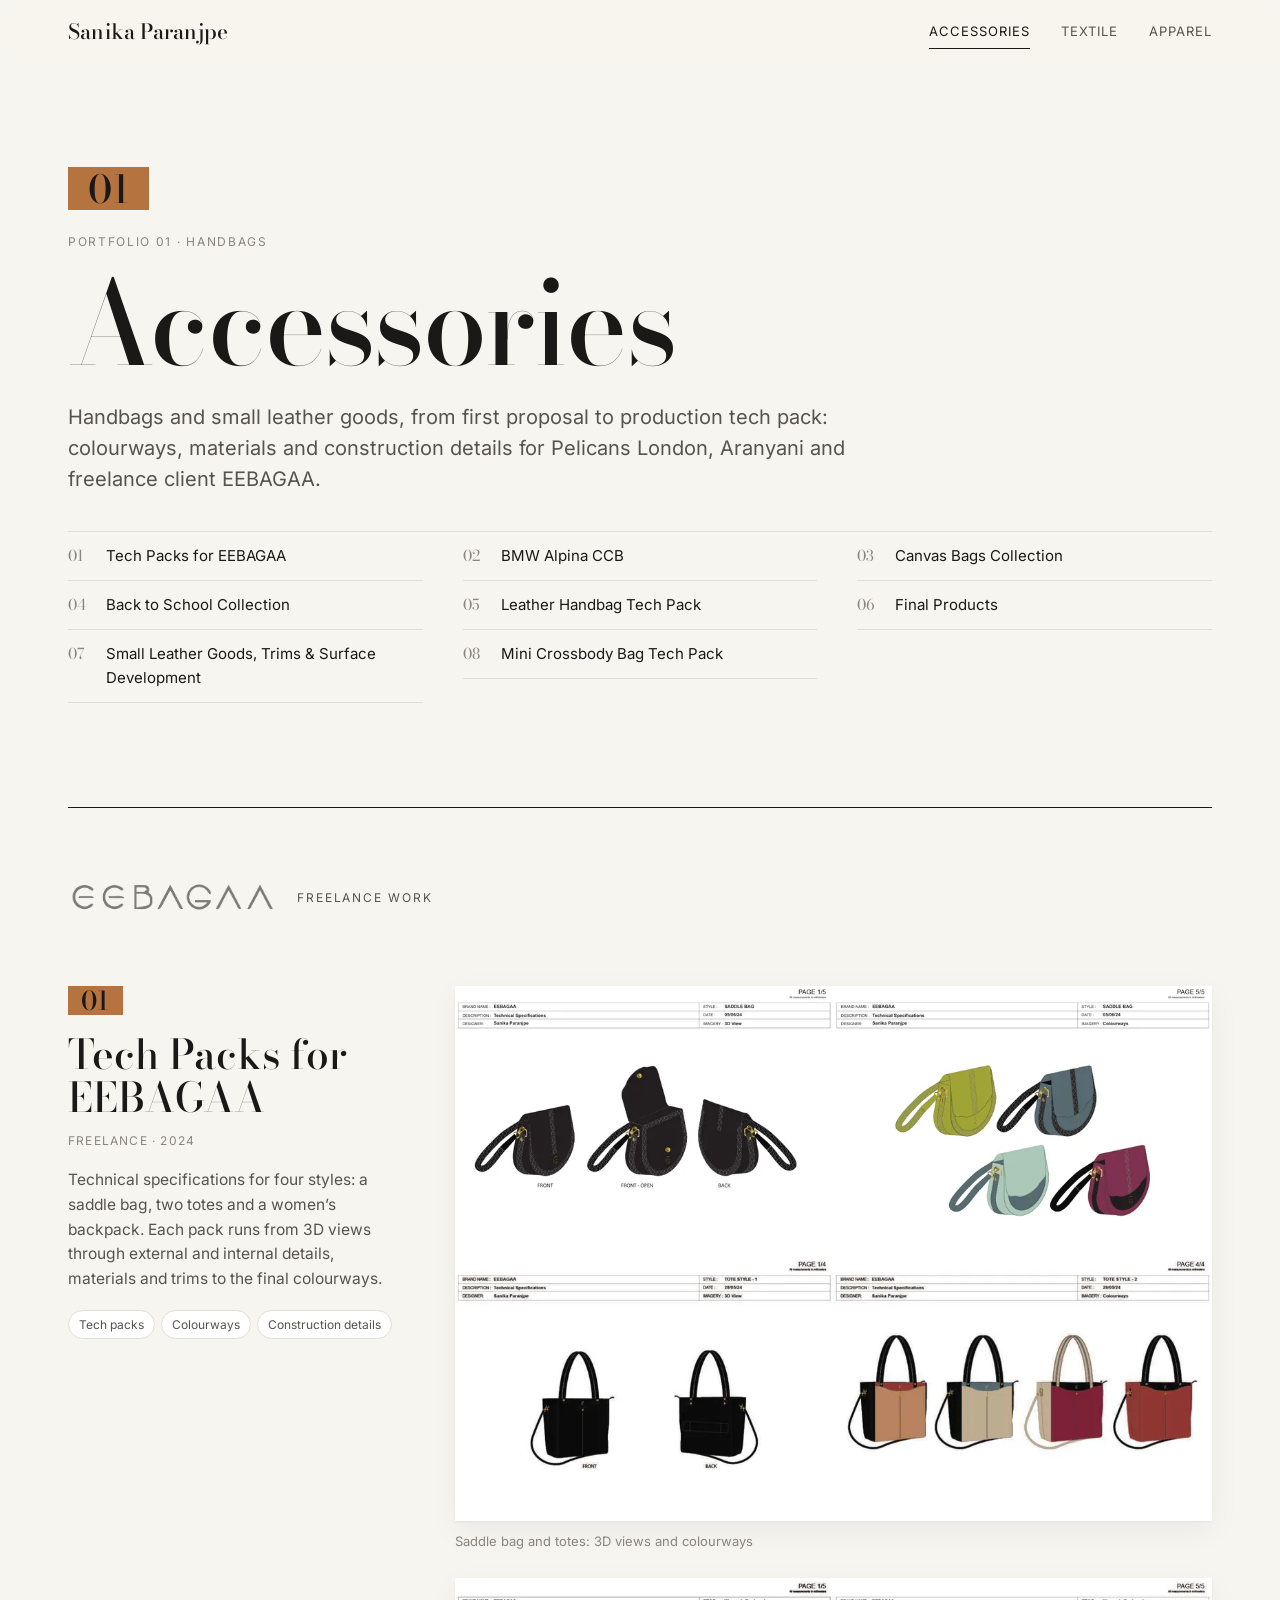
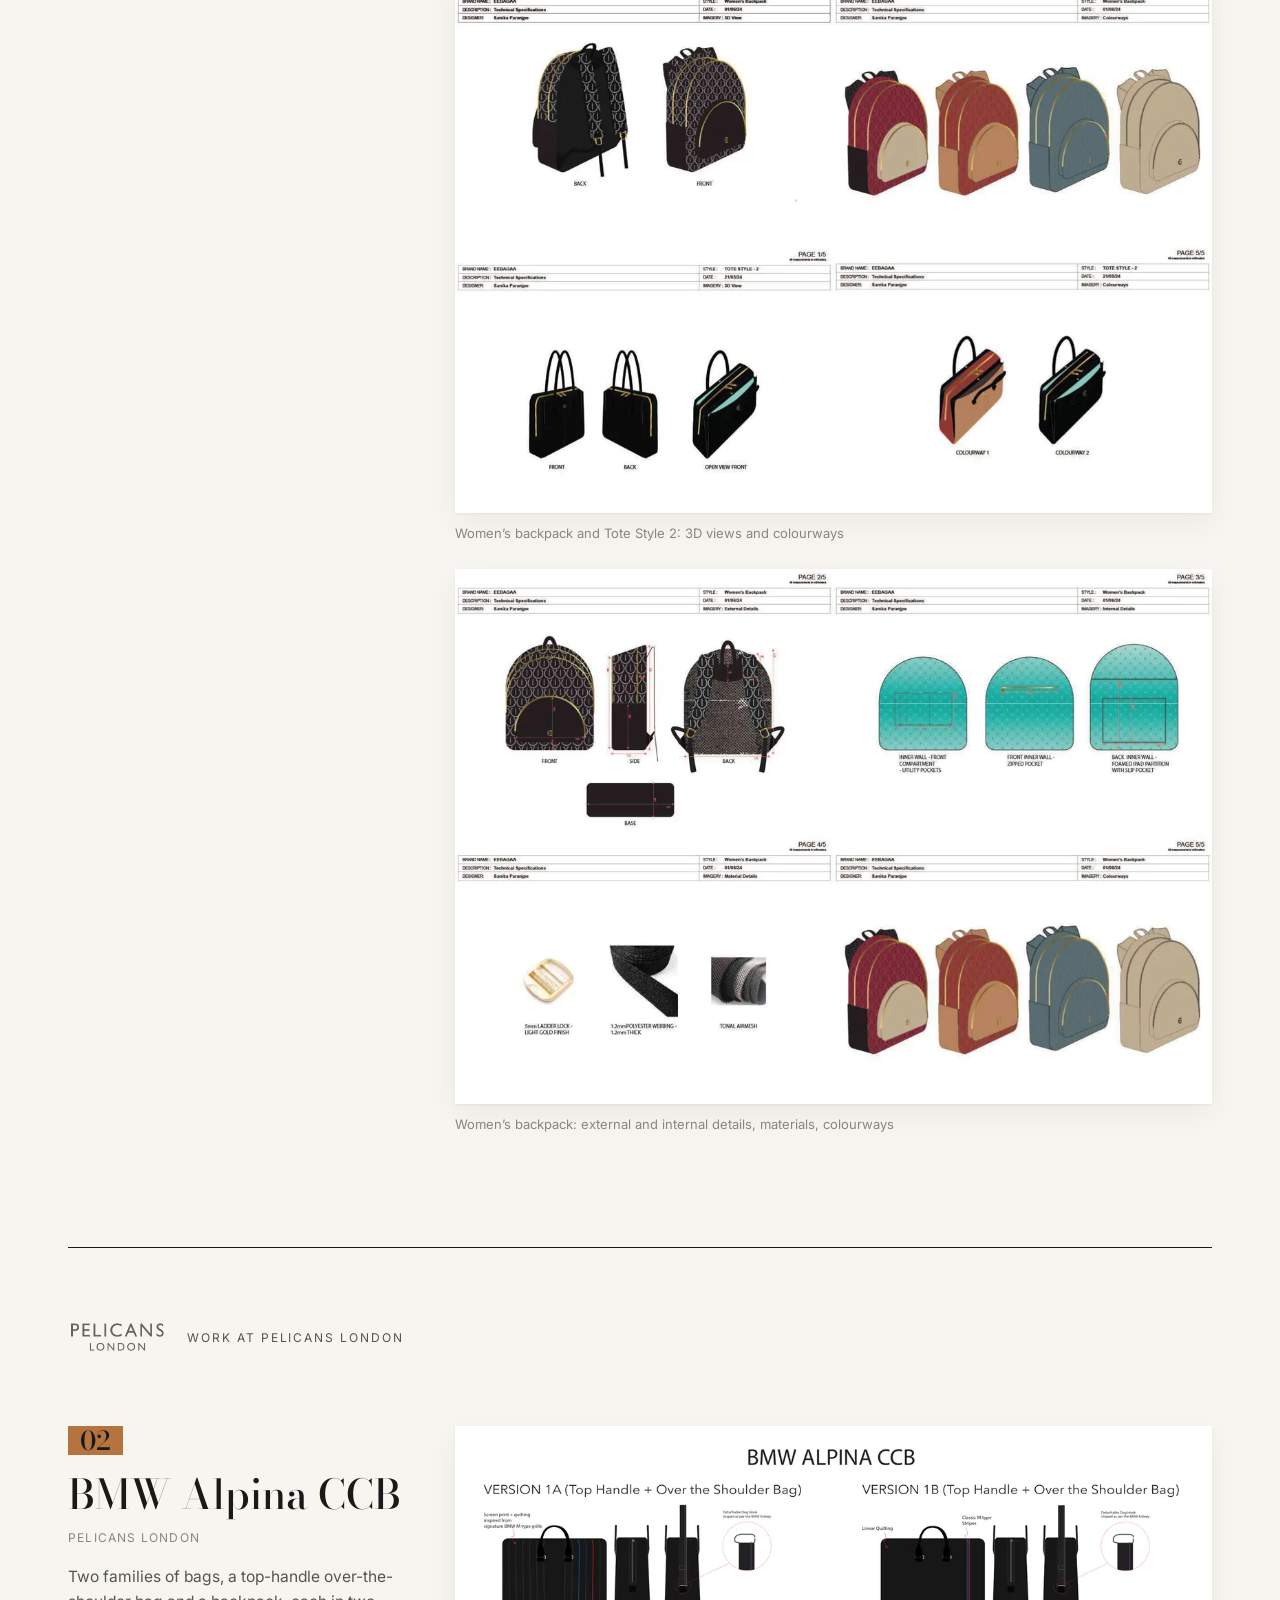
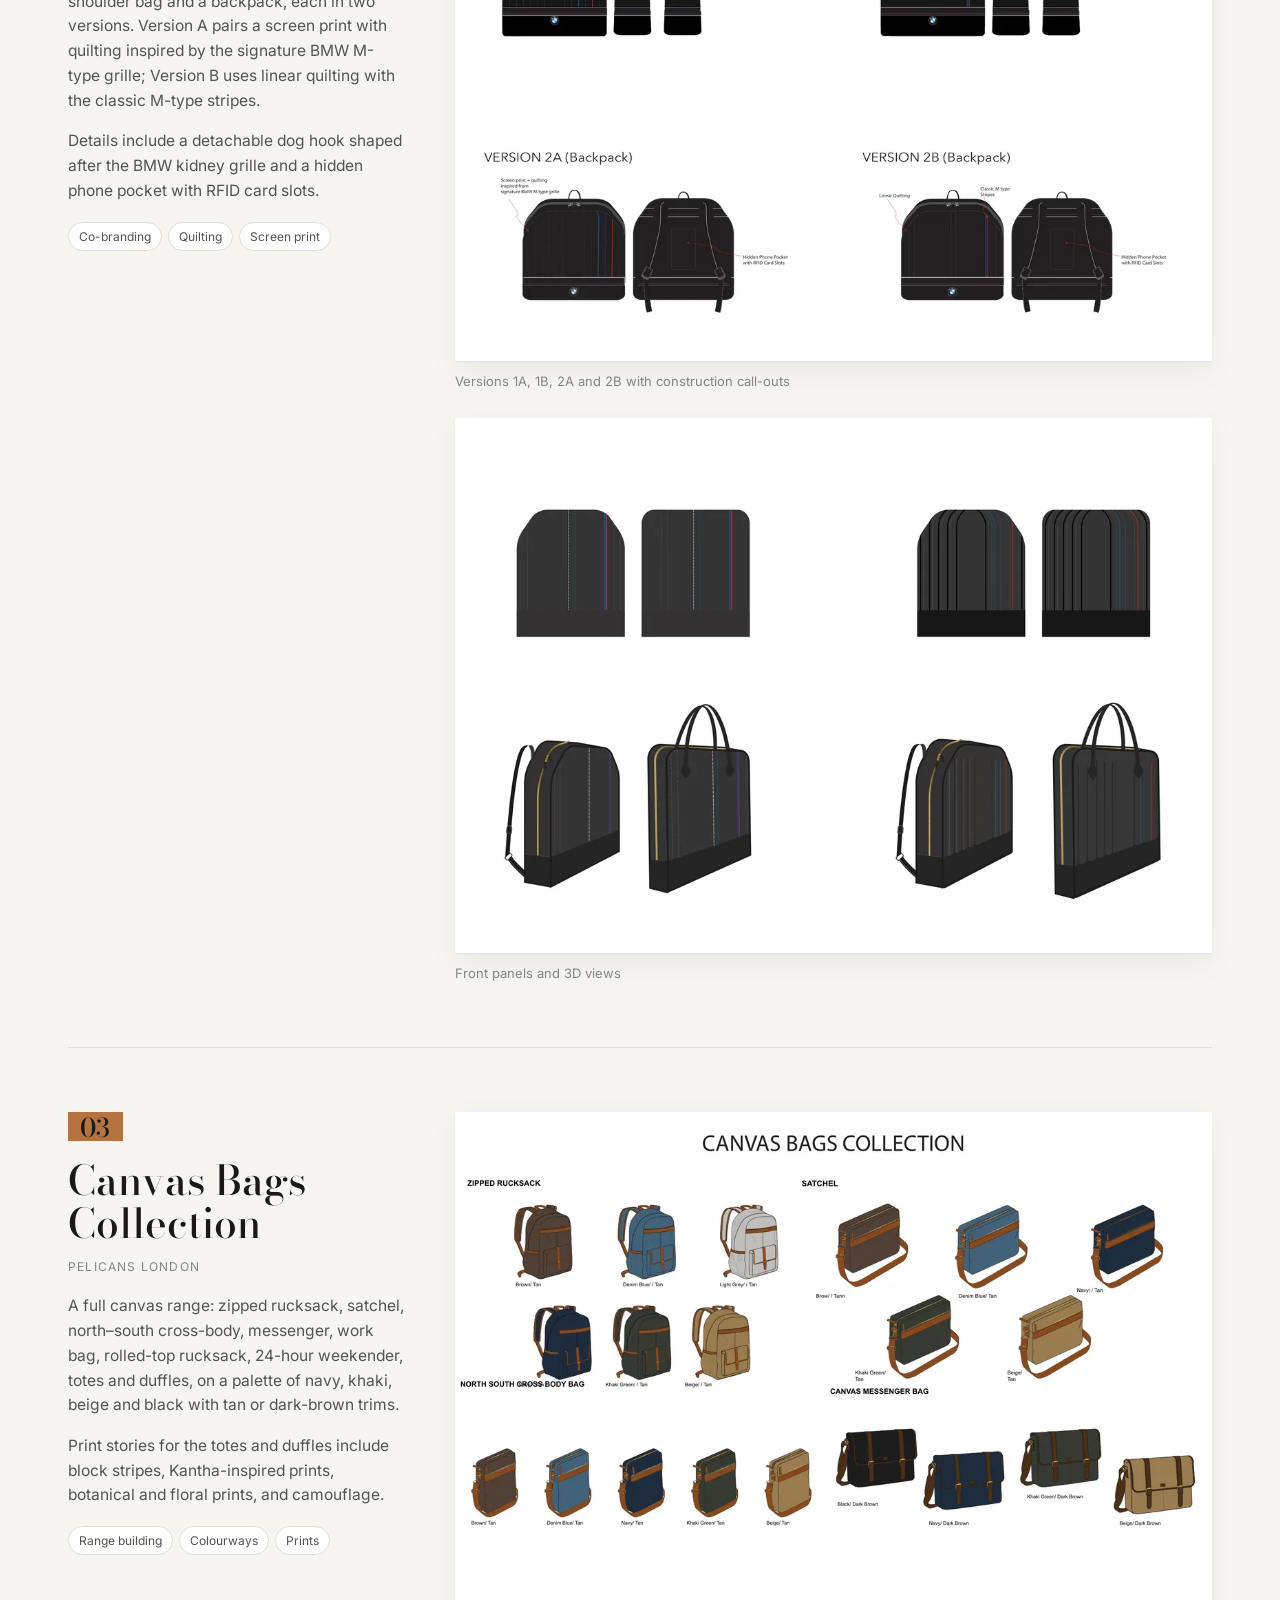
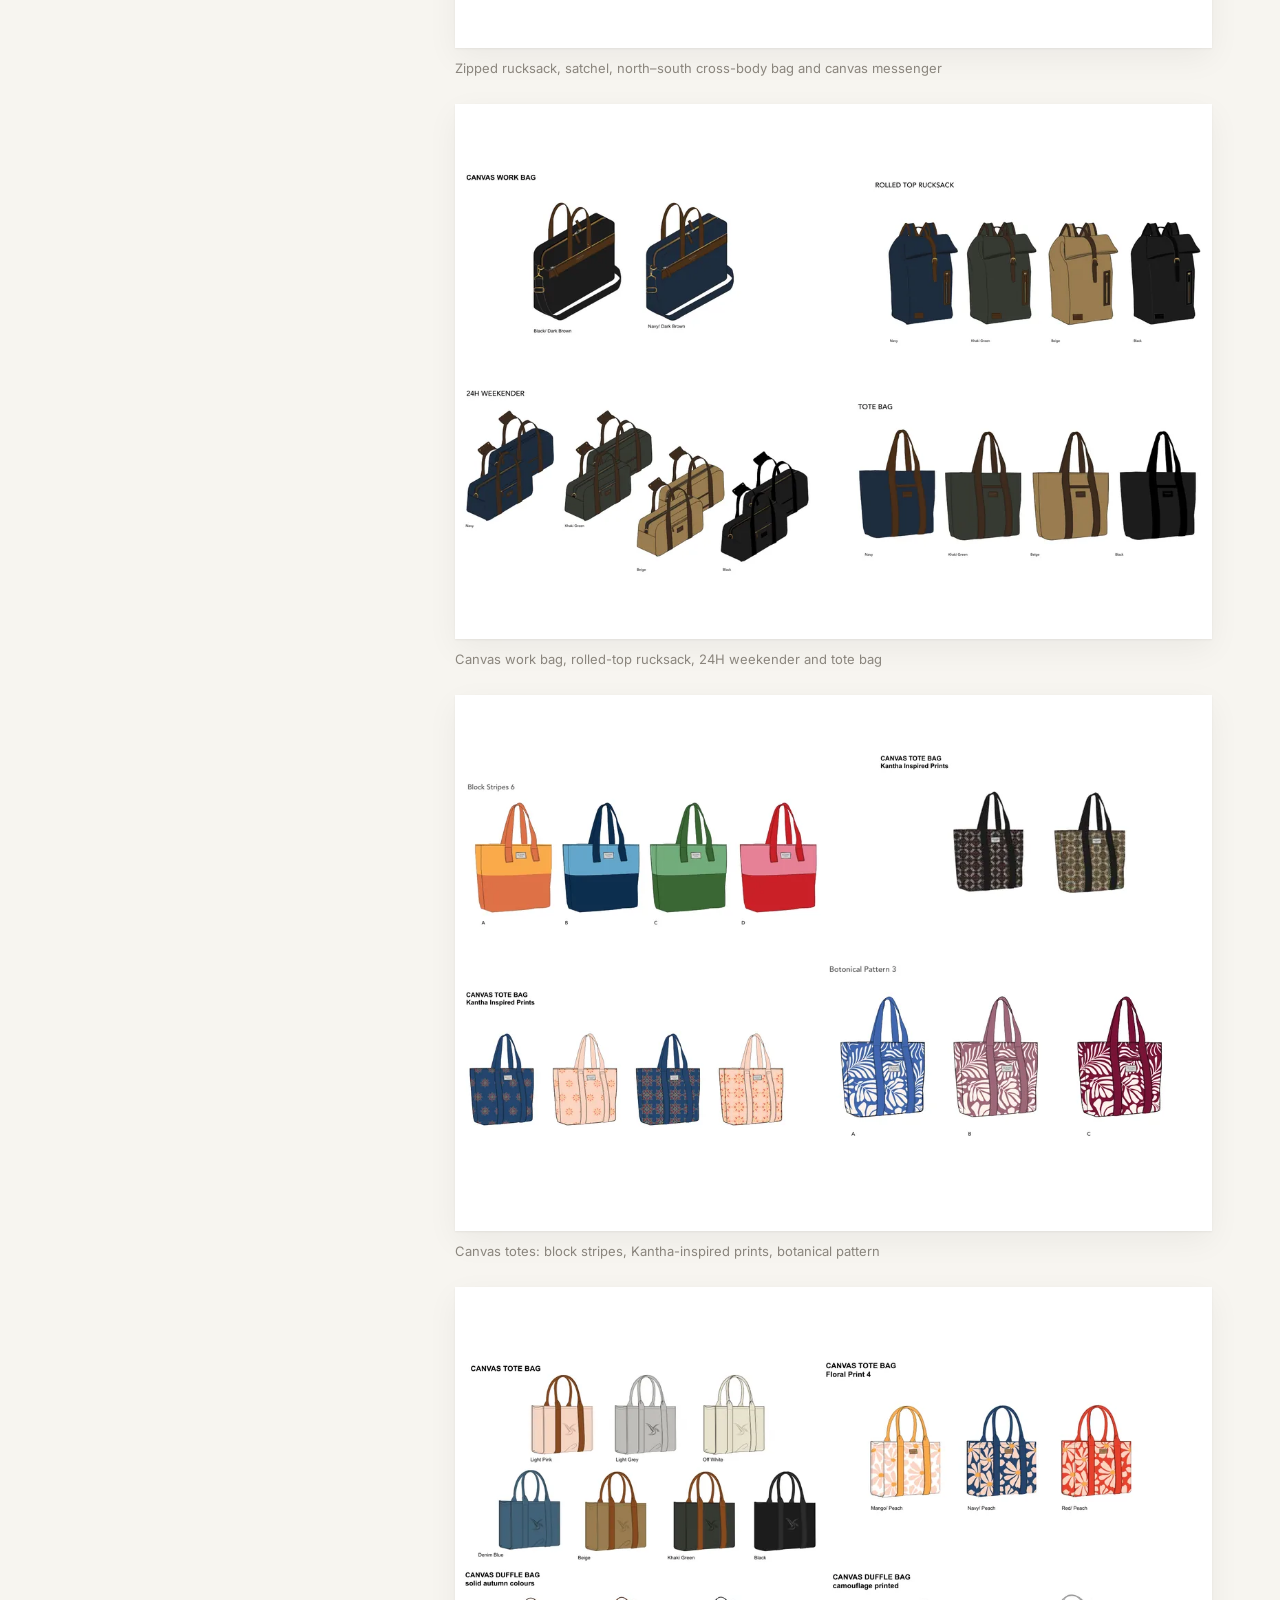
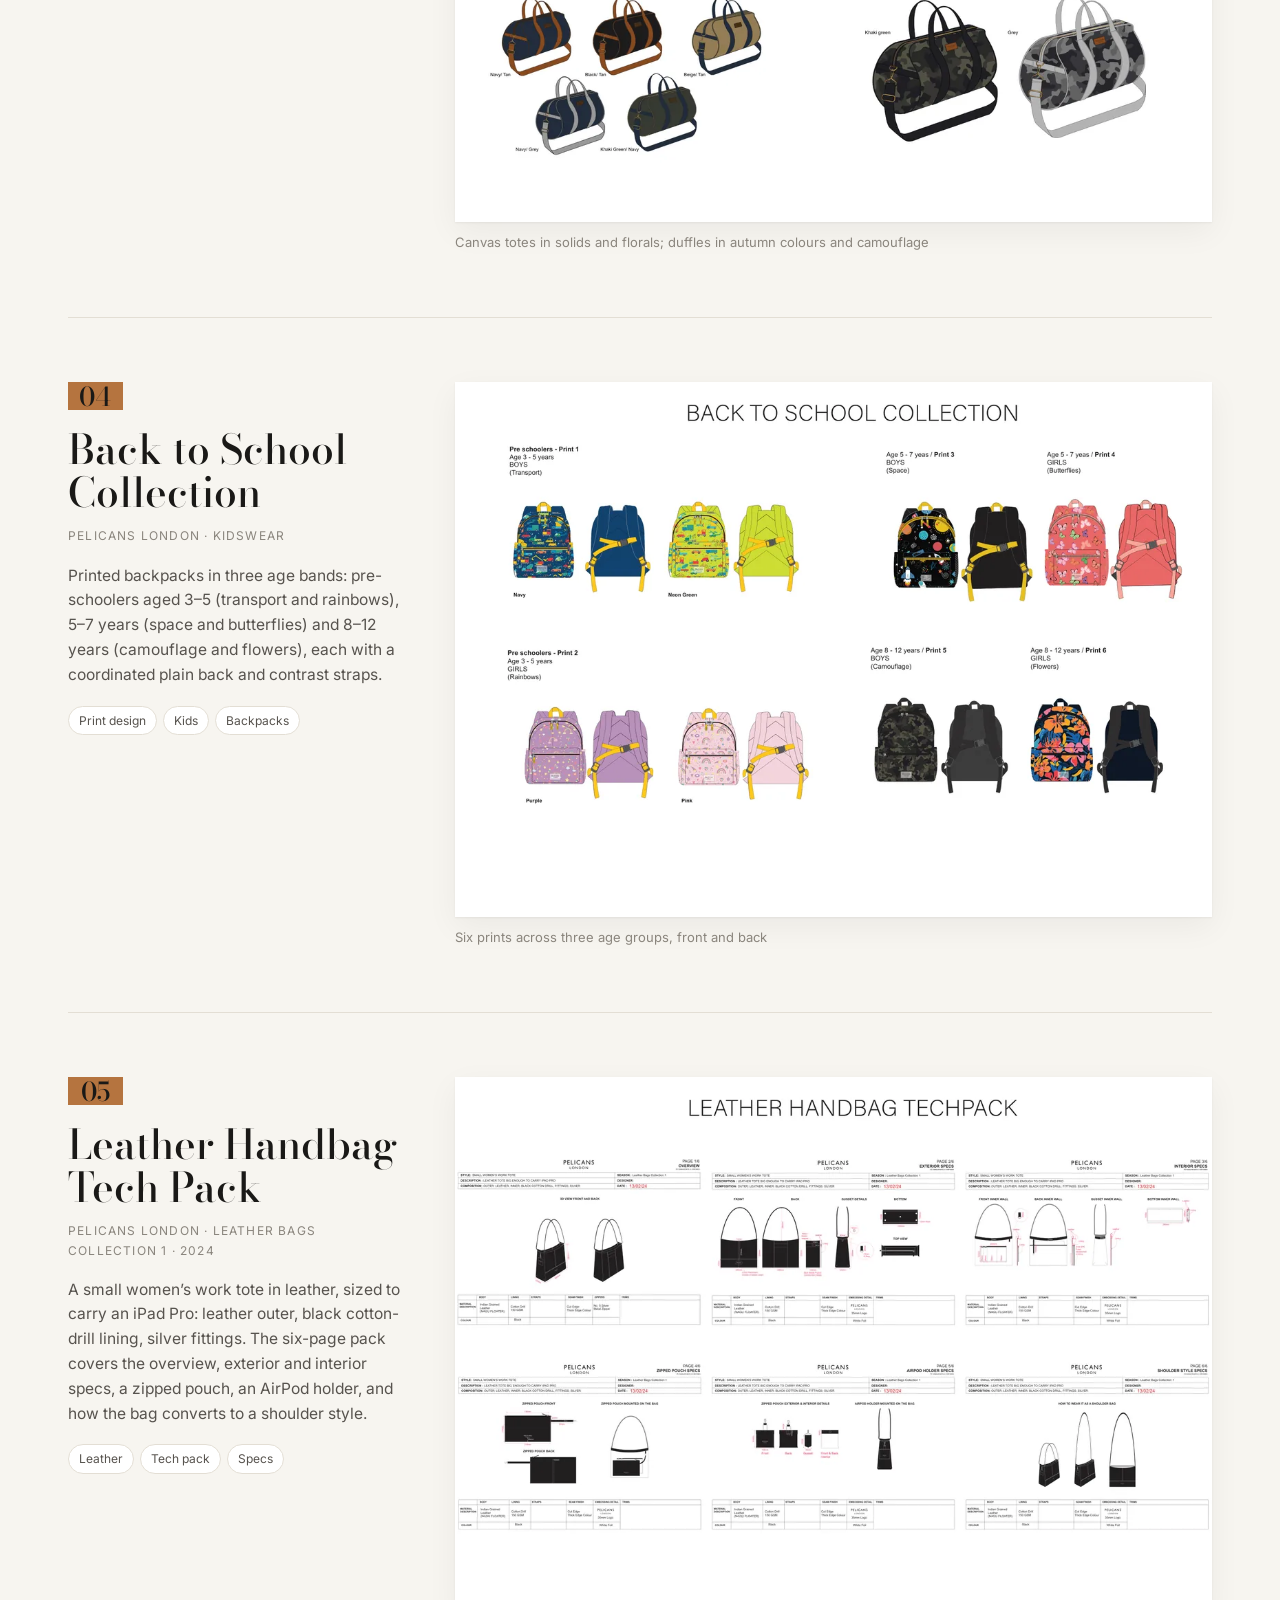
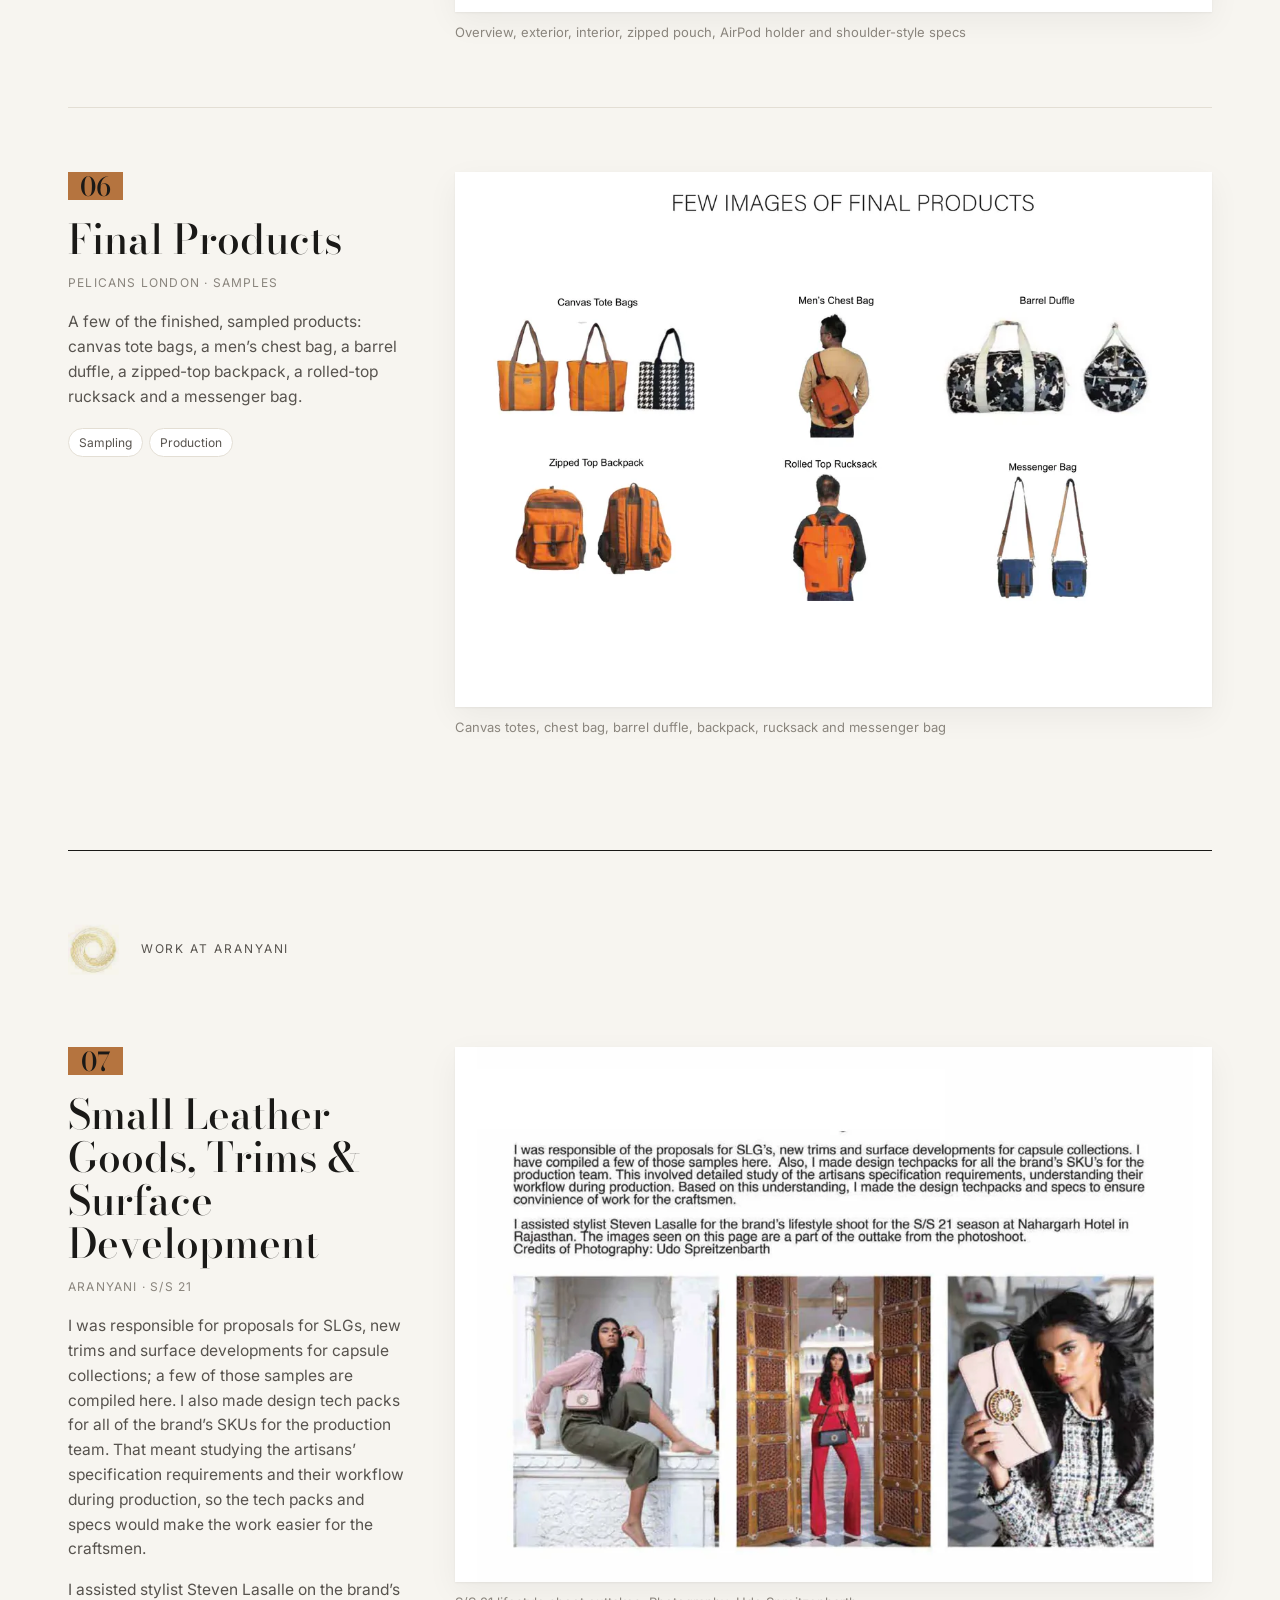
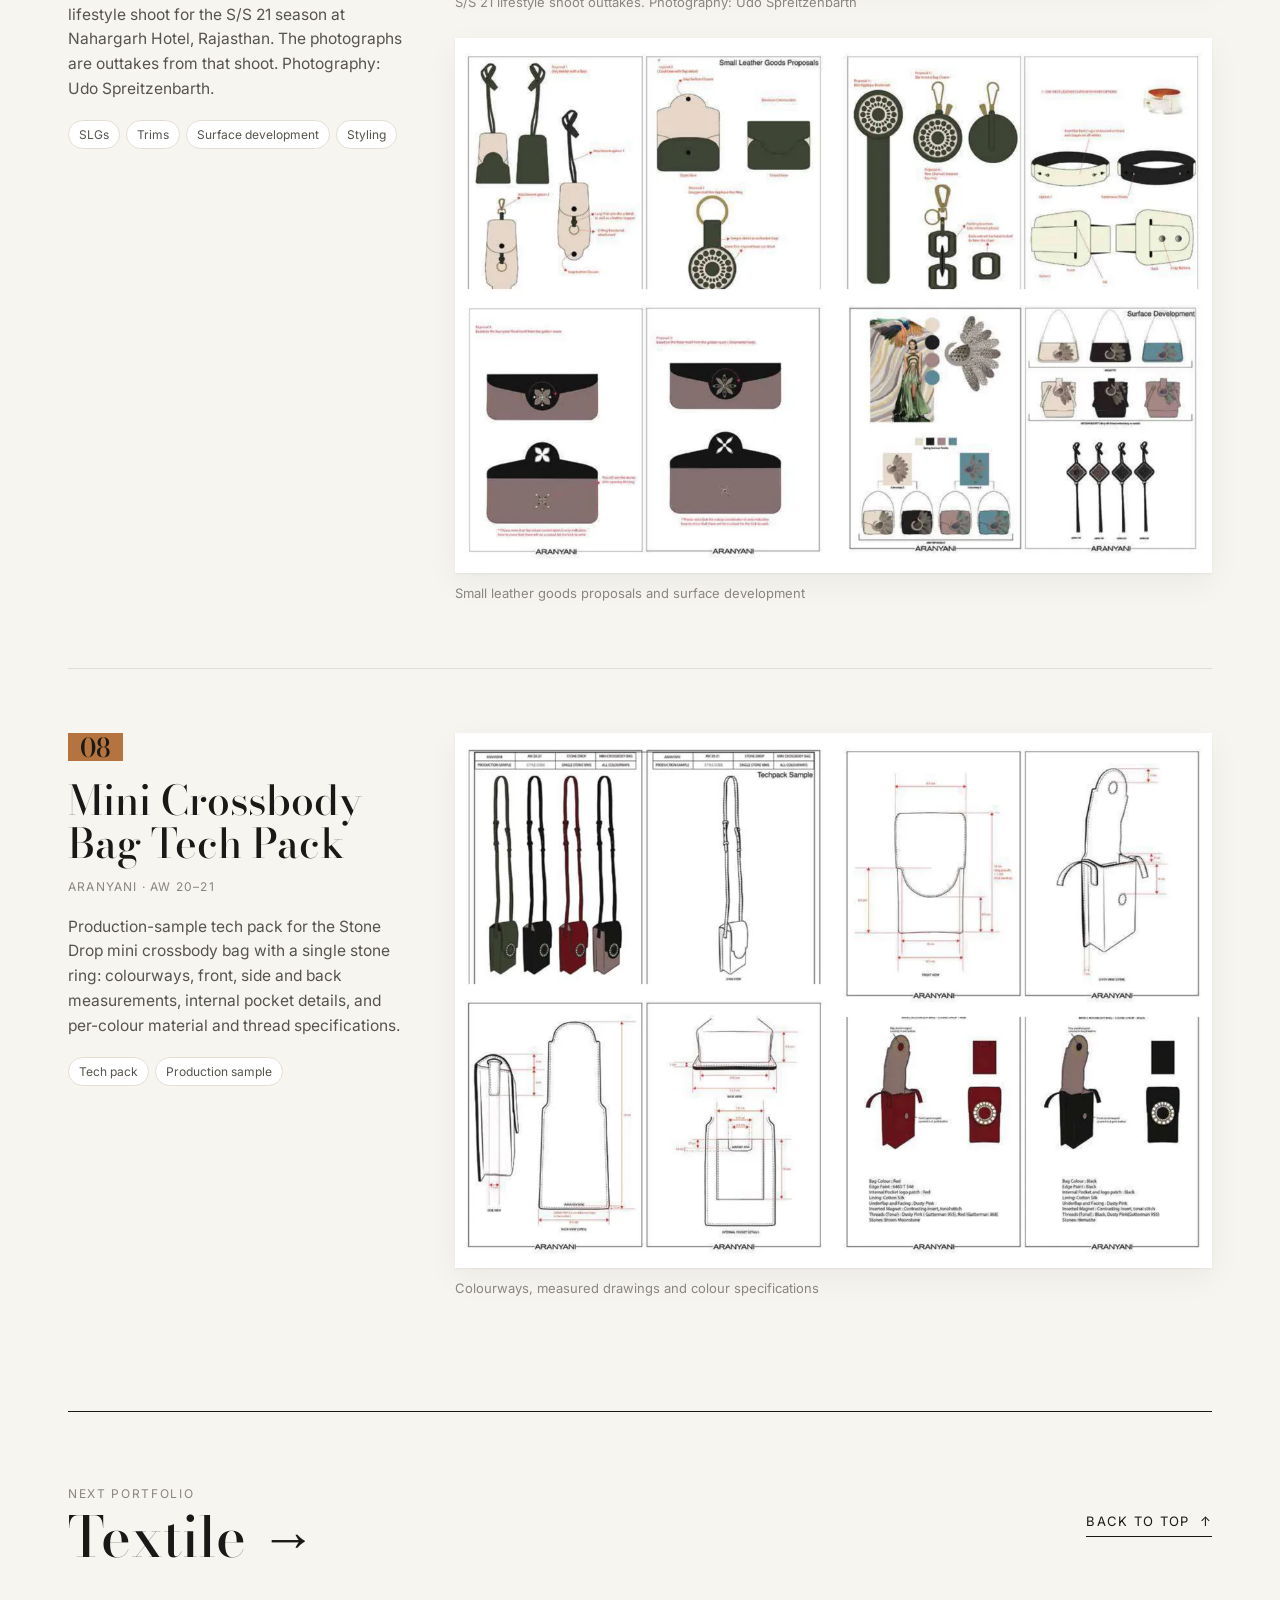
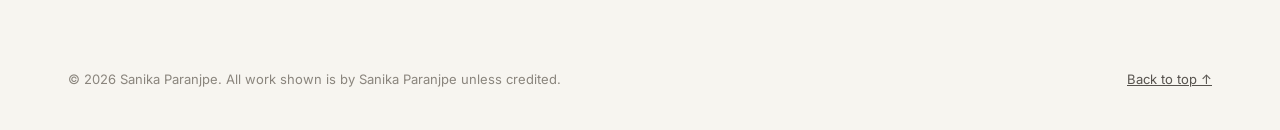
==== commit 48e2ca71: "Self-host fonts instead of loading Google Fonts Bodoni Moda, Inter and Noto Serif Devanagari are now" ====
--- a/accessories.html
+++ b/accessories.html
@@ -14,9 +14,9 @@
 <meta name="twitter:card" content="summary_large_image">
 <meta name="theme-color" content="#f7f5f0">
 <link rel="icon" href="assets/favicon.svg" type="image/svg+xml">
-<link rel="preconnect" href="https://fonts.googleapis.com">
-<link rel="preconnect" href="https://fonts.gstatic.com" crossorigin>
-<link rel="stylesheet" href="https://fonts.googleapis.com/css2?family=Bodoni+Moda:ital,opsz,wght@0,6..96,400..600;1,6..96,400..600&family=Inter:wght@400;500&display=swap">
+<link rel="preload" href="assets/fonts/bodoni-moda-normal-latin.woff2" as="font" type="font/woff2" crossorigin>
+<link rel="preload" href="assets/fonts/inter-normal-latin.woff2" as="font" type="font/woff2" crossorigin>
+<link rel="stylesheet" href="assets/css/fonts.css">
 <link rel="stylesheet" href="assets/css/site.css">
 </head>
 <body class="page-accessories">
--- a/assets/css/fonts.css
+++ b/assets/css/fonts.css
@@ -0,0 +1,57 @@
+/* Self-hosted fonts (SIL Open Font License), generated by tools/fonts.py. */
+@font-face {
+  font-family: 'Bodoni Moda';
+  font-style: italic;
+  font-weight: 400 600;
+  font-display: swap;
+  src: url(../fonts/bodoni-moda-italic-latin-ext.woff2) format('woff2');
+  unicode-range: U+0100-02BA, U+02BD-02C5, U+02C7-02CC, U+02CE-02D7, U+02DD-02FF, U+0304, U+0308, U+0329, U+1D00-1DBF, U+1E00-1E9F, U+1EF2-1EFF, U+2020, U+20A0-20AB, U+20AD-20C4, U+2113, U+2C60-2C7F, U+A720-A7FF;
+}
+@font-face {
+  font-family: 'Bodoni Moda';
+  font-style: italic;
+  font-weight: 400 600;
+  font-display: swap;
+  src: url(../fonts/bodoni-moda-italic-latin.woff2) format('woff2');
+  unicode-range: U+0000-00FF, U+0131, U+0152-0153, U+02BB-02BC, U+02C6, U+02DA, U+02DC, U+0304, U+0308, U+0329, U+2000-206F, U+20AC, U+2122, U+2191, U+2193, U+2212, U+2215, U+FEFF, U+FFFD;
+}
+@font-face {
+  font-family: 'Bodoni Moda';
+  font-style: normal;
+  font-weight: 400 600;
+  font-display: swap;
+  src: url(../fonts/bodoni-moda-normal-latin-ext.woff2) format('woff2');
+  unicode-range: U+0100-02BA, U+02BD-02C5, U+02C7-02CC, U+02CE-02D7, U+02DD-02FF, U+0304, U+0308, U+0329, U+1D00-1DBF, U+1E00-1E9F, U+1EF2-1EFF, U+2020, U+20A0-20AB, U+20AD-20C4, U+2113, U+2C60-2C7F, U+A720-A7FF;
+}
+@font-face {
+  font-family: 'Bodoni Moda';
+  font-style: normal;
+  font-weight: 400 600;
+  font-display: swap;
+  src: url(../fonts/bodoni-moda-normal-latin.woff2) format('woff2');
+  unicode-range: U+0000-00FF, U+0131, U+0152-0153, U+02BB-02BC, U+02C6, U+02DA, U+02DC, U+0304, U+0308, U+0329, U+2000-206F, U+20AC, U+2122, U+2191, U+2193, U+2212, U+2215, U+FEFF, U+FFFD;
+}
+@font-face {
+  font-family: 'Inter';
+  font-style: normal;
+  font-weight: 400 500;
+  font-display: swap;
+  src: url(../fonts/inter-normal-latin-ext.woff2) format('woff2');
+  unicode-range: U+0100-02BA, U+02BD-02C5, U+02C7-02CC, U+02CE-02D7, U+02DD-02FF, U+0304, U+0308, U+0329, U+1D00-1DBF, U+1E00-1E9F, U+1EF2-1EFF, U+2020, U+20A0-20AB, U+20AD-20C4, U+2113, U+2C60-2C7F, U+A720-A7FF;
+}
+@font-face {
+  font-family: 'Inter';
+  font-style: normal;
+  font-weight: 400 500;
+  font-display: swap;
+  src: url(../fonts/inter-normal-latin.woff2) format('woff2');
+  unicode-range: U+0000-00FF, U+0131, U+0152-0153, U+02BB-02BC, U+02C6, U+02DA, U+02DC, U+0304, U+0308, U+0329, U+2000-206F, U+20AC, U+2122, U+2191, U+2193, U+2212, U+2215, U+FEFF, U+FFFD;
+}
+@font-face {
+  font-family: 'Noto Serif Devanagari';
+  font-style: normal;
+  font-weight: 400;
+  font-display: swap;
+  src: url(../fonts/noto-serif-devanagari-normal-devanagari.woff2) format('woff2');
+  unicode-range: U+0900-097F, U+1CD0-1CF4, U+1CF7-1CF9, U+200C-200D, U+20A8, U+20B9, U+20F0, U+25CC, U+A830-A839, U+A8E0-A8FF, U+11B00-11B0A;
+}
--- a/assets/css/site.css
+++ b/assets/css/site.css
@@ -16,6 +16,7 @@
 
   --serif: "Bodoni Moda", "Didot", "Bodoni 72", Georgia, serif;
   --sans: "Inter", system-ui, -apple-system, "Segoe UI", Roboto, sans-serif;
+  --display-weight: 500; /* Bodoni Moda display styles */
 
   --gutter: clamp(16px, 4vw, 48px);
   --max: 1240px;
@@ -73,7 +74,7 @@
   min-height: var(--header-h);
 }
 .brand {
-  font-family: var(--serif); font-size: 21px; letter-spacing: .01em;
+  font-family: var(--serif); font-weight: var(--display-weight); font-size: 21px; letter-spacing: .01em;
   text-decoration: none; white-space: nowrap;
 }
 .nav { display: flex; gap: clamp(14px, 2.4vw, 32px); }
@@ -103,7 +104,7 @@
 .tag {
   display: inline-flex; align-items: center; justify-content: center;
   min-width: 2.1em; padding: .08em .22em .02em;
-  font-family: var(--serif); line-height: 1;
+  font-family: var(--serif); font-weight: var(--display-weight); line-height: 1;
   background: var(--tag, var(--accent)); color: var(--ink);
 }
 
@@ -119,7 +120,7 @@
 
 .hero { padding-top: clamp(56px, 10vw, 128px); padding-bottom: clamp(48px, 7vw, 88px); }
 .hero h1 {
-  font-family: var(--serif); font-weight: 400;
+  font-family: var(--serif); font-weight: var(--display-weight);
   font-size: clamp(56px, 12.5vw, 176px); line-height: .92; letter-spacing: -.02em;
   margin: 0 0 clamp(24px, 3vw, 40px);
 }
@@ -150,7 +151,7 @@
 .chapter-media img.contain { object-fit: contain; padding: 4%; }
 .chapter:hover .chapter-media img { transform: scale(1.025); }
 .chapter-num { font-size: 22px; margin-bottom: 18px; }
-.chapter h2 { font-family: var(--serif); font-size: clamp(36px, 4.6vw, 60px); line-height: 1; margin-bottom: 16px; }
+.chapter h2 { font-family: var(--serif); font-weight: var(--display-weight); font-size: clamp(36px, 4.6vw, 60px); line-height: 1; margin-bottom: 16px; }
 .chapter p { color: var(--ink-2); max-width: 30em; }
 .chapter ul { list-style: none; padding: 0; margin: 0 0 24px; display: flex; flex-wrap: wrap; gap: 4px 0; font-size: 14px; color: var(--ink-3); }
 .chapter ul li:not(:last-child)::after { content: "·"; margin: 0 8px; }
@@ -160,7 +161,7 @@
 }
 
 .downloads { background: var(--surface); border-top: 1px solid var(--rule); border-bottom: 1px solid var(--rule); padding: clamp(40px, 6vw, 72px) 0; }
-.downloads h2 { font-family: var(--serif); font-size: clamp(28px, 3.4vw, 40px); margin-bottom: 8px; }
+.downloads h2 { font-family: var(--serif); font-weight: var(--display-weight); font-size: clamp(28px, 3.4vw, 40px); margin-bottom: 8px; }
 .downloads > .wrap > p { color: var(--ink-2); margin-bottom: 28px; }
 .dl-list { display: grid; grid-template-columns: repeat(auto-fit, minmax(240px, 1fr)); gap: 12px; }
 .dl {
@@ -177,7 +178,7 @@
 
 .page-hero { padding-top: clamp(48px, 8vw, 104px); padding-bottom: clamp(32px, 5vw, 56px); }
 .page-hero .tag { font-size: clamp(28px, 3vw, 40px); margin-bottom: 22px; }
-.page-hero h1 { font-family: var(--serif); font-size: clamp(52px, 9vw, 120px); line-height: .95; letter-spacing: -.015em; margin-bottom: 24px; }
+.page-hero h1 { font-family: var(--serif); font-weight: var(--display-weight); font-size: clamp(52px, 9vw, 120px); line-height: .95; letter-spacing: -.015em; margin-bottom: 24px; }
 
 .index { margin-top: 36px; border-top: 1px solid var(--rule); }
 .index ol { list-style: none; margin: 0; padding: 0; display: grid; grid-template-columns: repeat(auto-fill, minmax(260px, 1fr)); column-gap: 40px; }
@@ -205,8 +206,8 @@
 .group-head + .project { border-top: 0; }
 .project-text { position: sticky; top: calc(var(--header-h) + 24px); align-self: start; }
 .project-text .tag { font-size: 26px; margin-bottom: 18px; }
-.project-title { font-family: var(--serif); font-size: clamp(30px, 3.2vw, 44px); line-height: 1.05; margin-bottom: 12px; }
-.project-title .deva { display: block; font-family: "Noto Serif Devanagari", var(--serif); font-size: .62em; color: var(--ink-2); margin-top: 6px; }
+.project-title { font-family: var(--serif); font-weight: var(--display-weight); font-size: clamp(30px, 3.2vw, 44px); line-height: 1.05; margin-bottom: 12px; }
+.project-title .deva { display: block; font-weight: 400; font-family: "Noto Serif Devanagari", var(--serif); font-size: .62em; color: var(--ink-2); margin-top: 6px; }
 .meta, .project-text .meta { font-size: 12px; letter-spacing: .1em; text-transform: uppercase; color: var(--ink-3); margin-bottom: 18px; }
 .project-text p { color: var(--ink-2); font-size: 15.5px; }
 .keywords { display: flex; flex-wrap: wrap; gap: 6px; margin: 18px 0 0; padding: 0; list-style: none; }
@@ -239,7 +240,7 @@
 }
 .next a { text-decoration: none; }
 .next small { display: block; font-size: 12px; letter-spacing: .14em; text-transform: uppercase; color: var(--ink-3); margin-bottom: 6px; }
-.next strong { font-family: var(--serif); font-weight: 400; font-size: clamp(32px, 4.4vw, 56px); line-height: 1; }
+.next strong { font-family: var(--serif); font-weight: var(--display-weight); font-size: clamp(32px, 4.4vw, 56px); line-height: 1; }
 .next .arrow { display: inline-block; transition: transform .2s; }
 .next a:hover .arrow { transform: translateX(6px); }
 
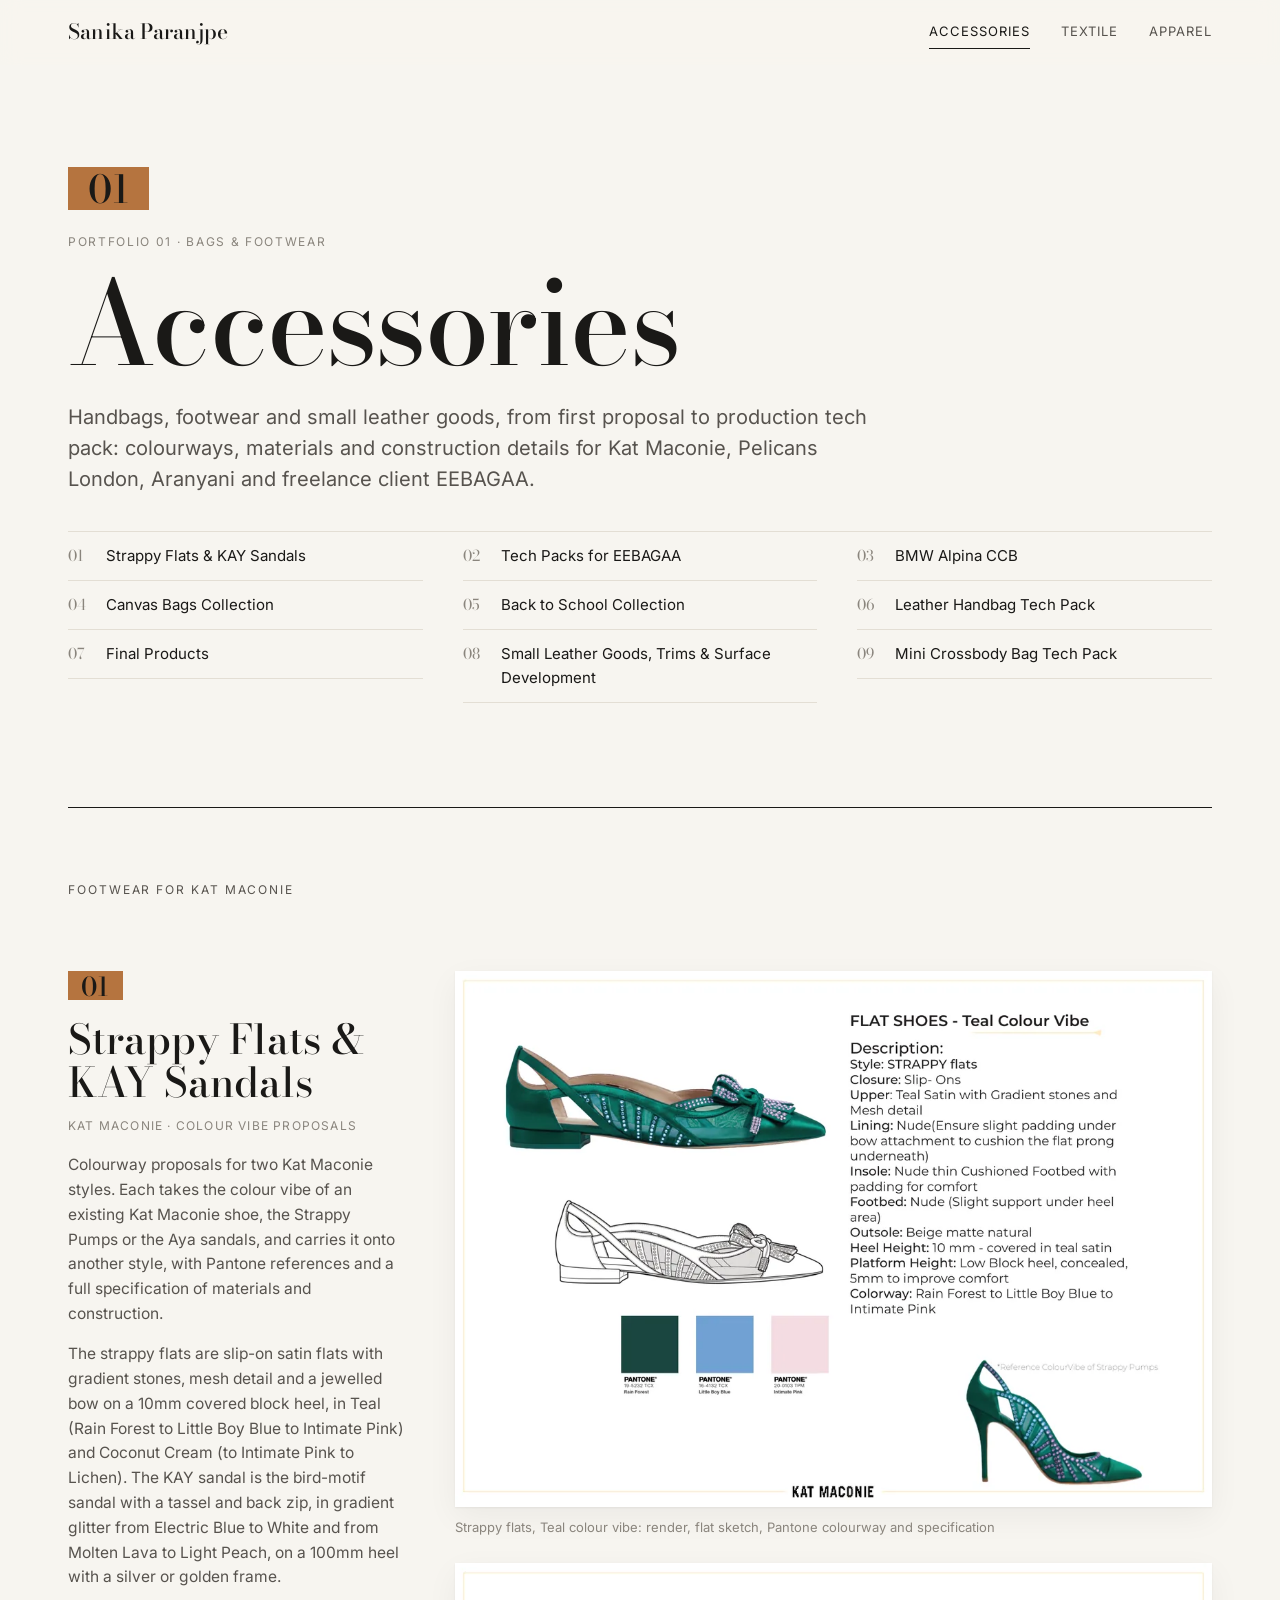
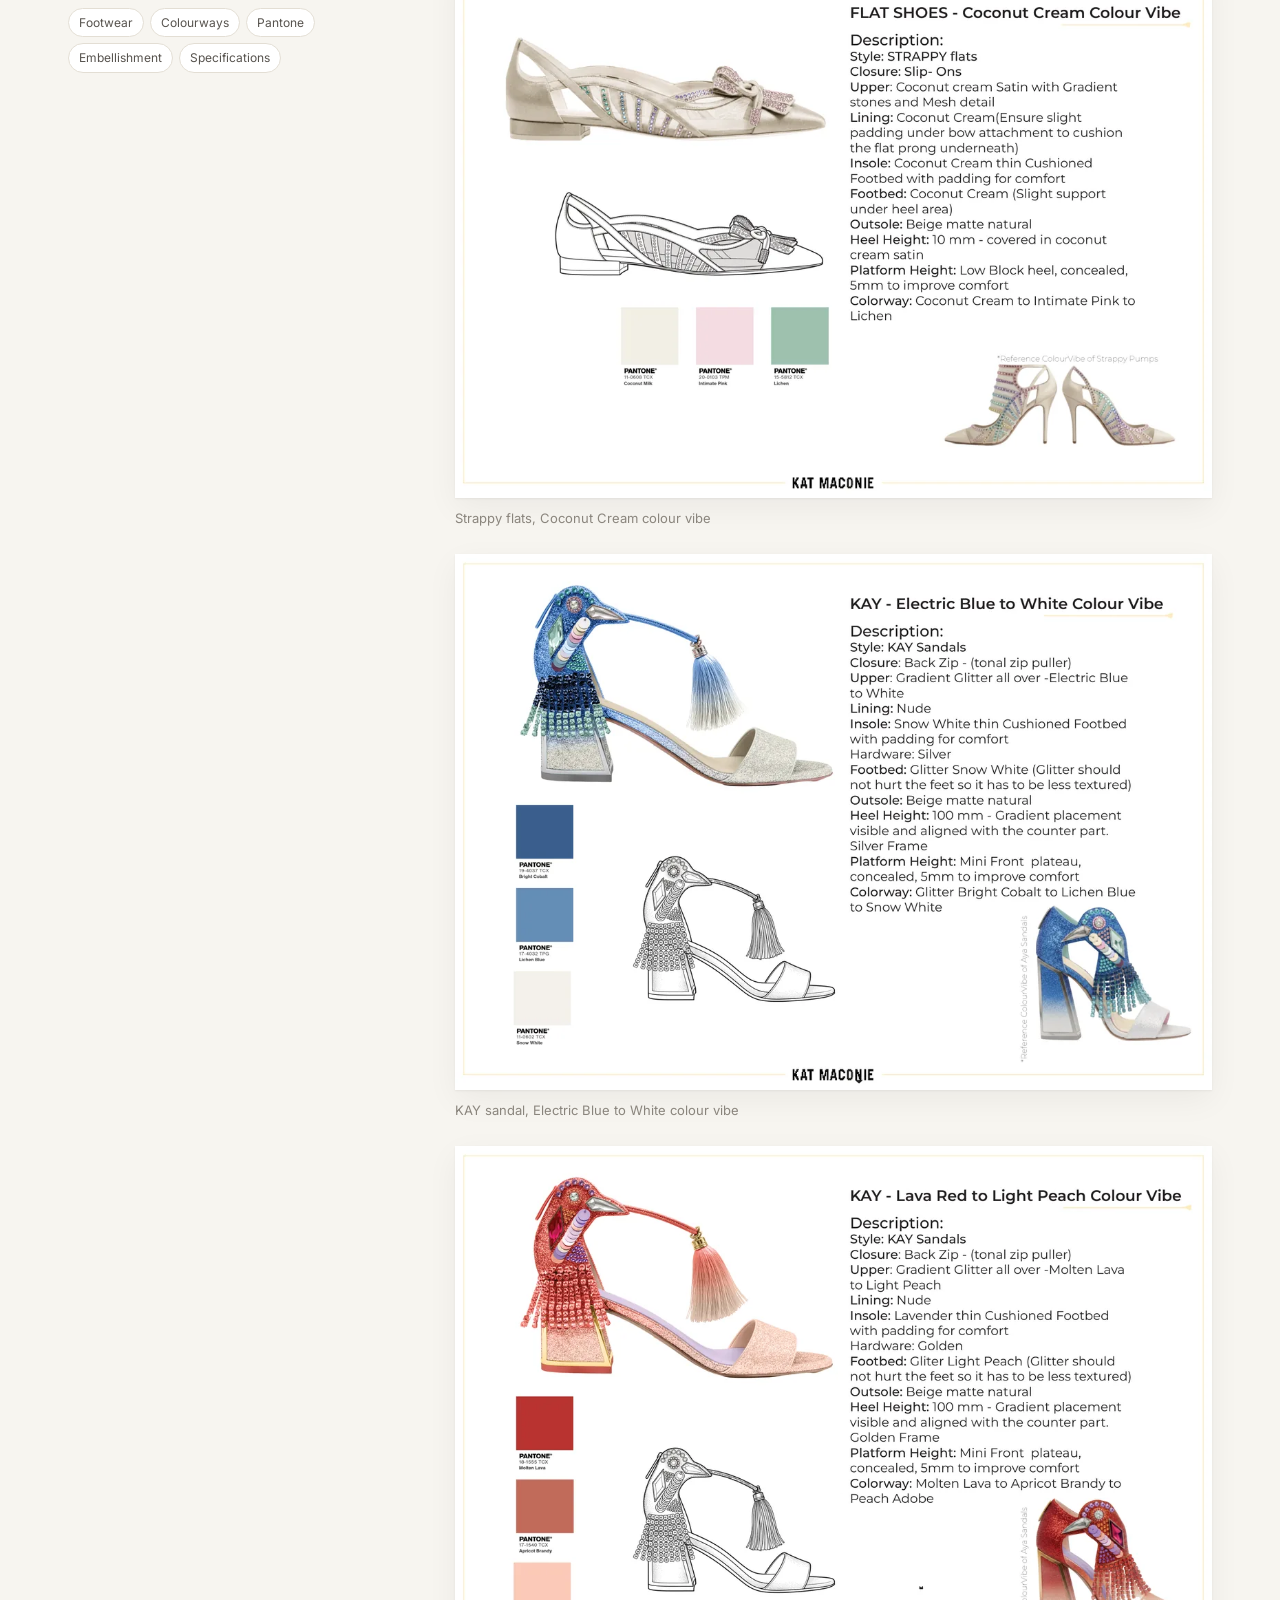
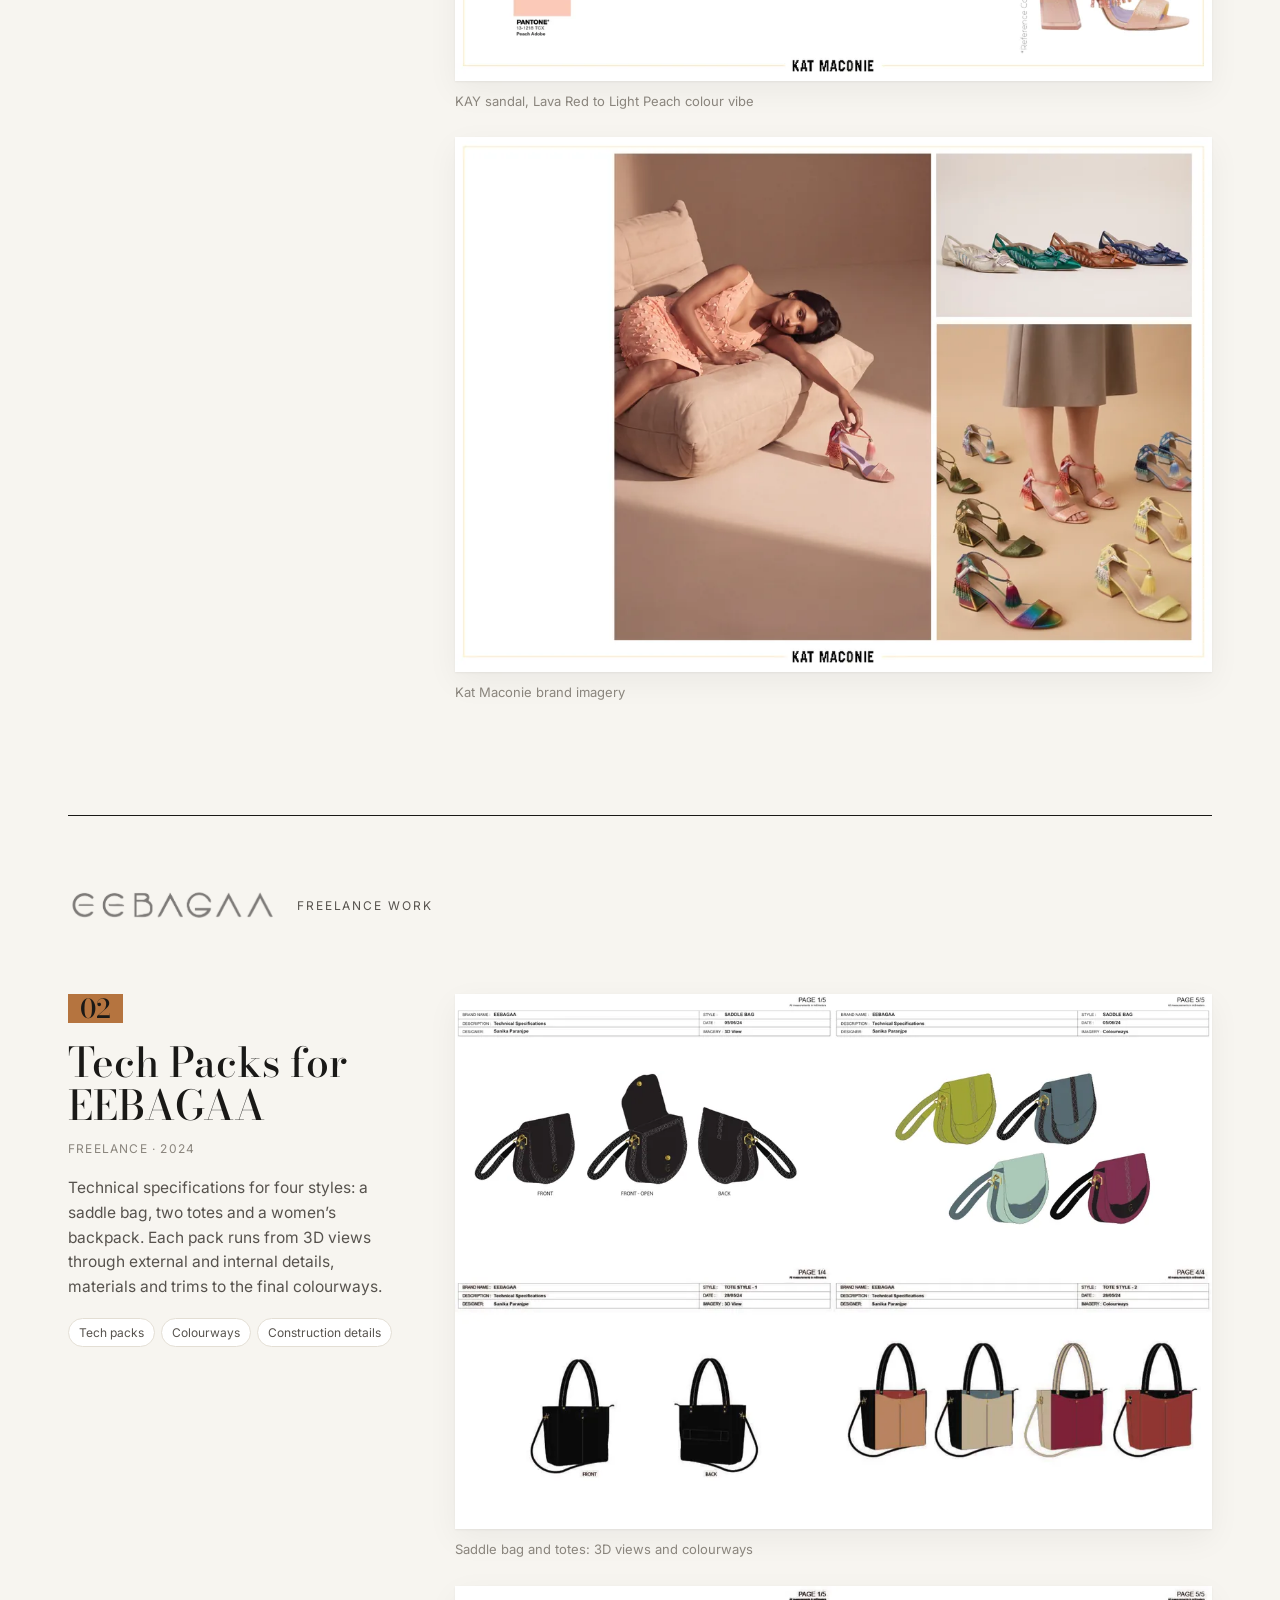
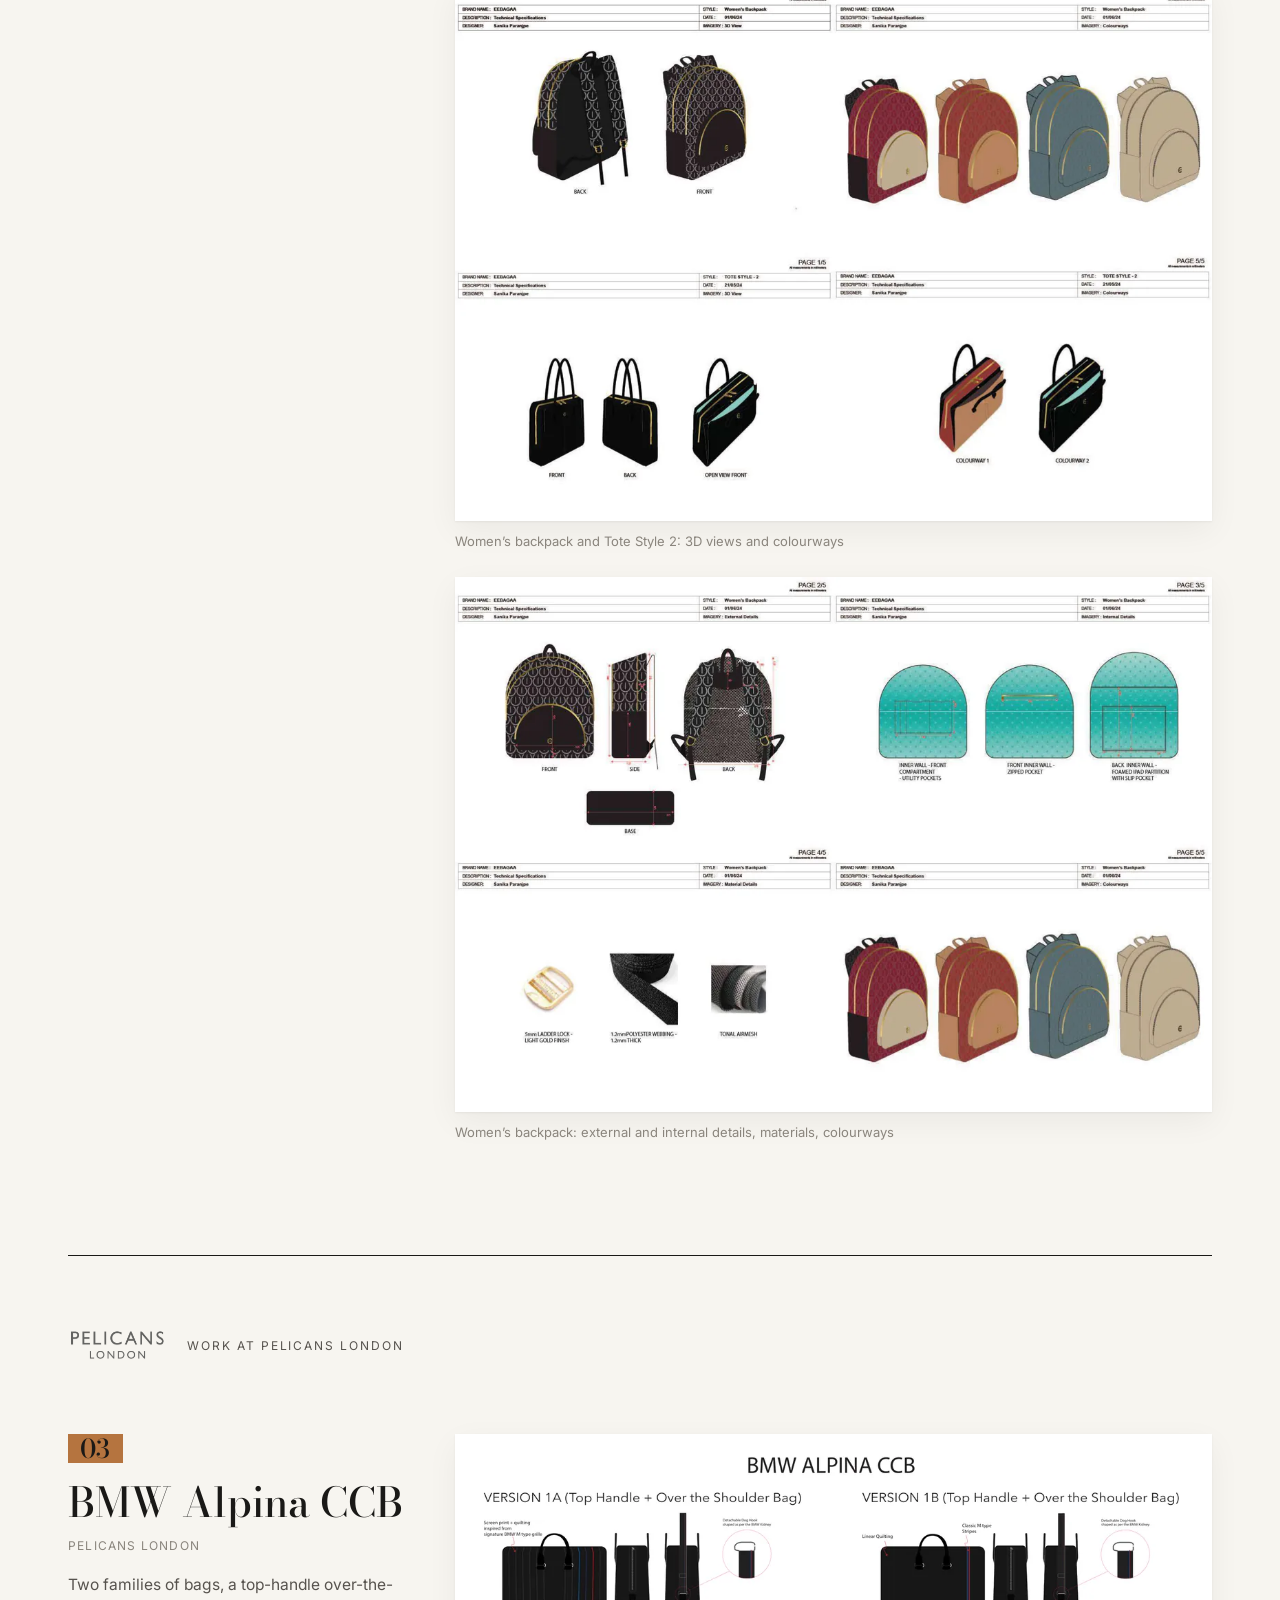
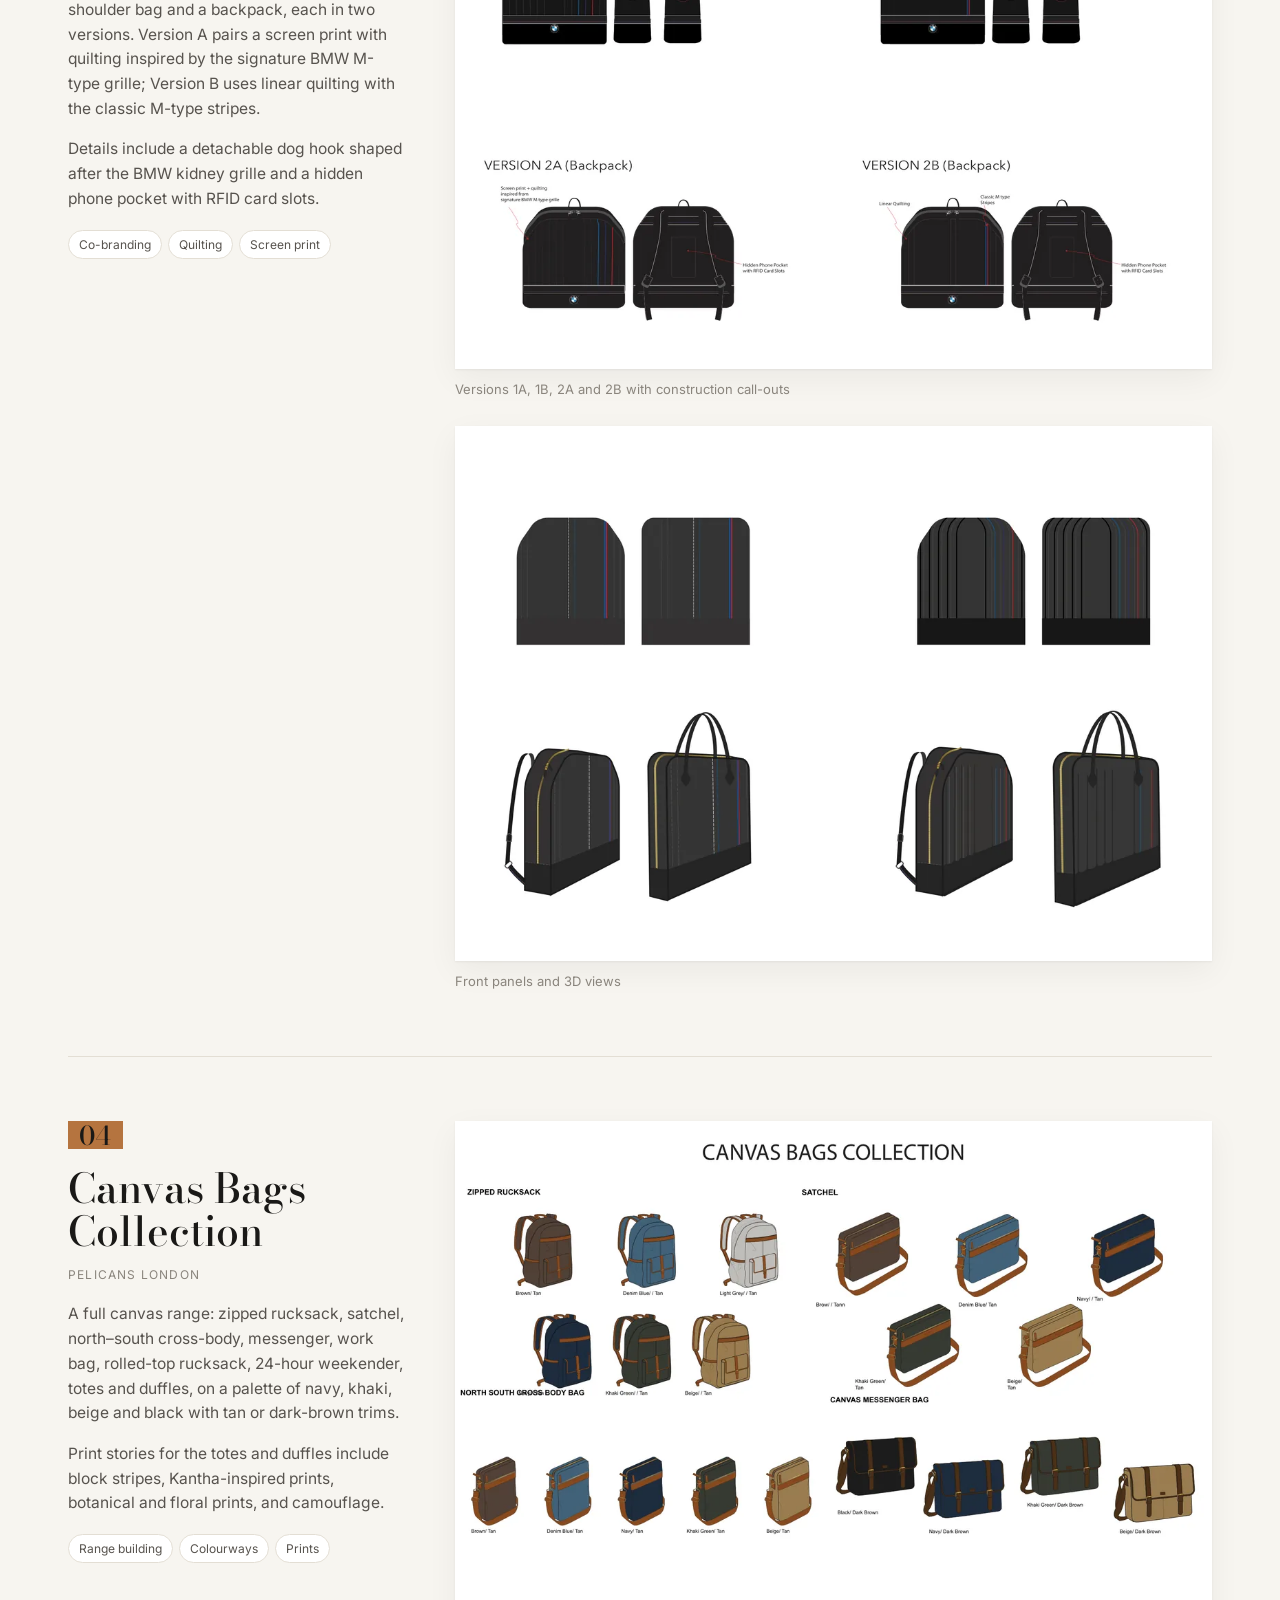
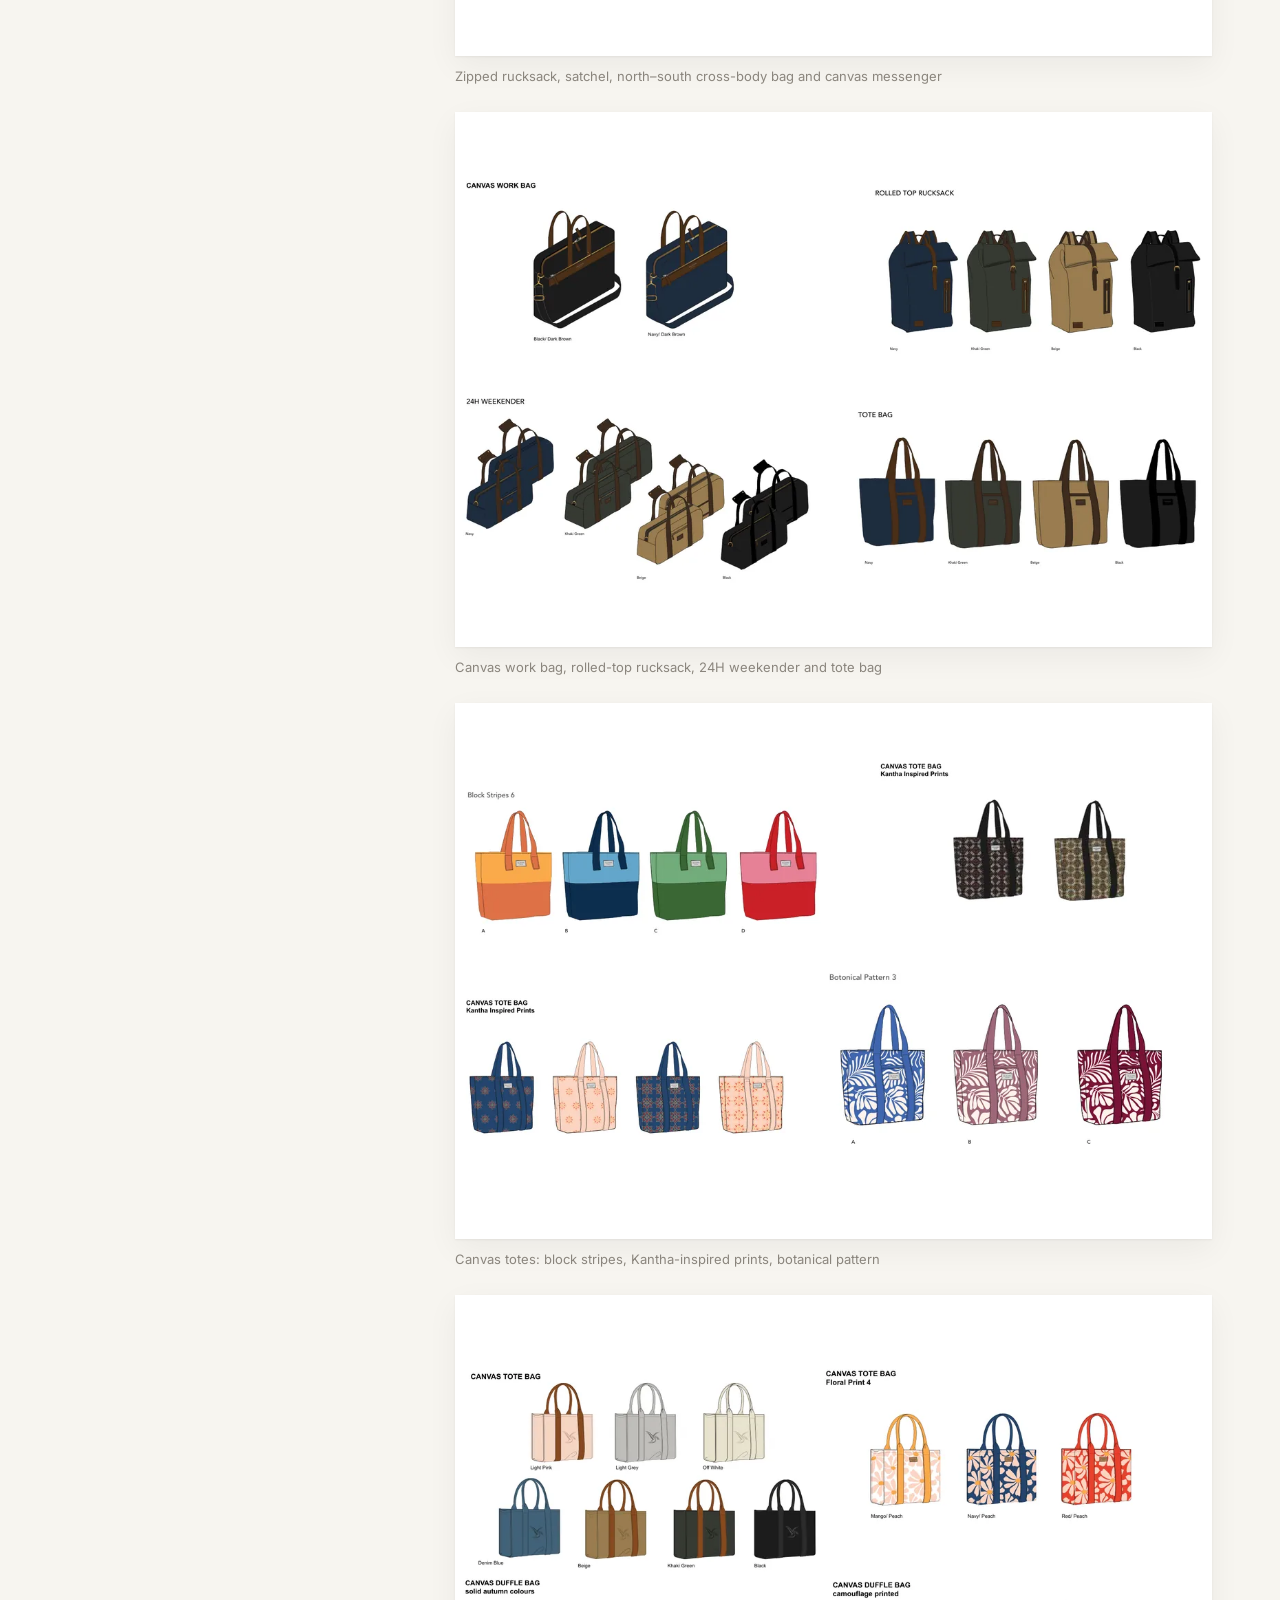
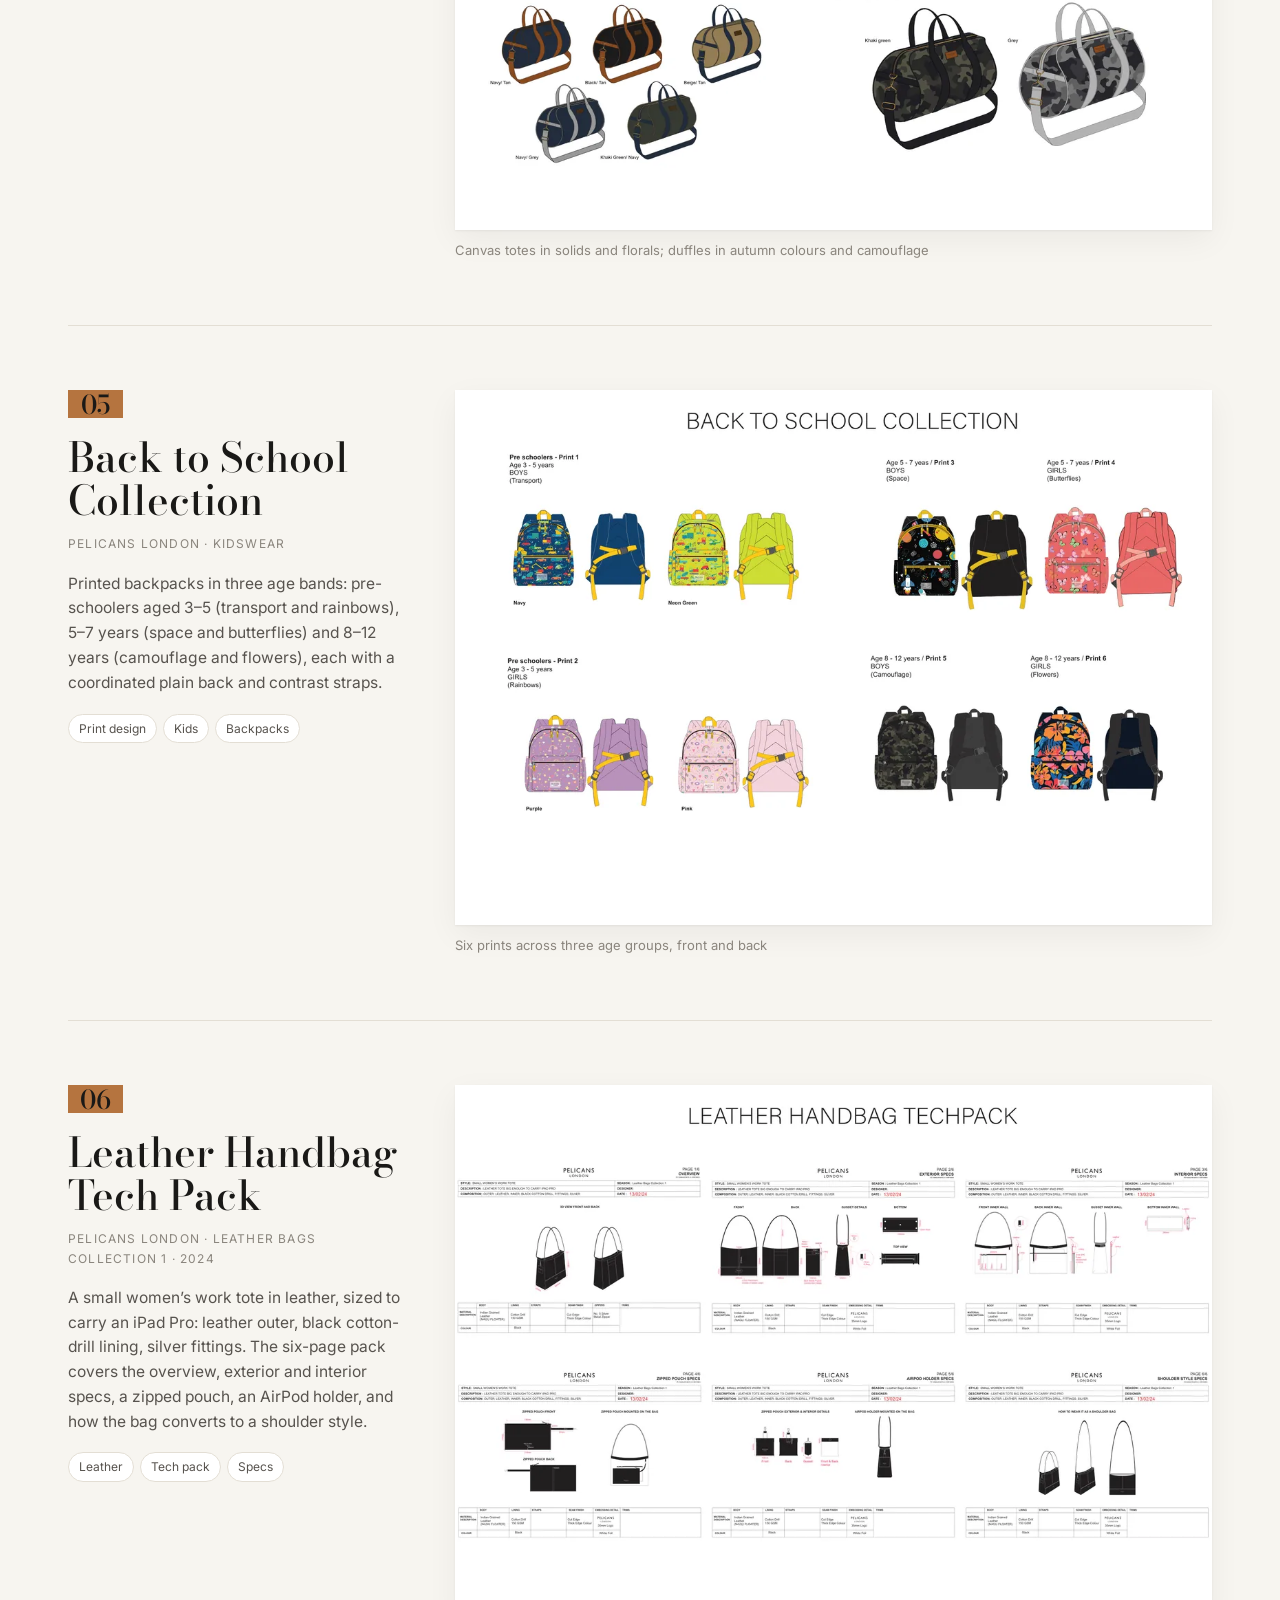
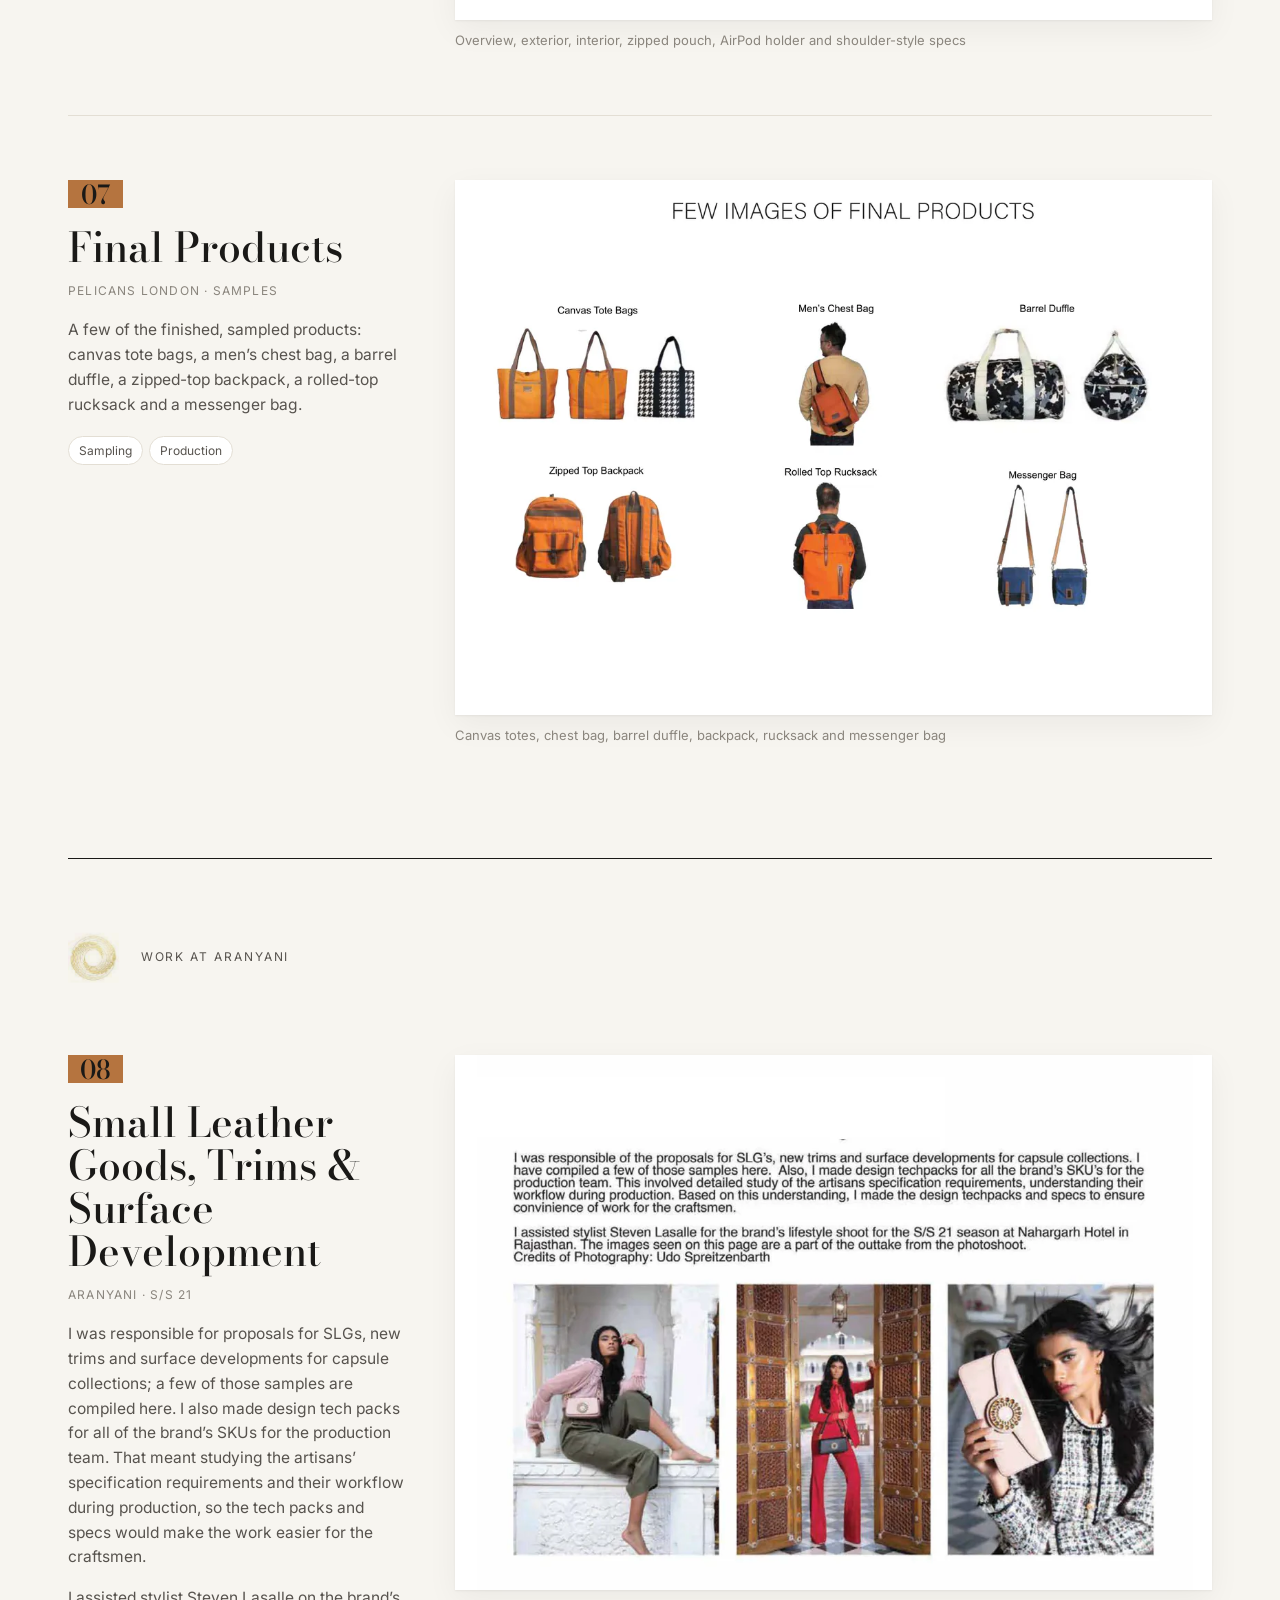
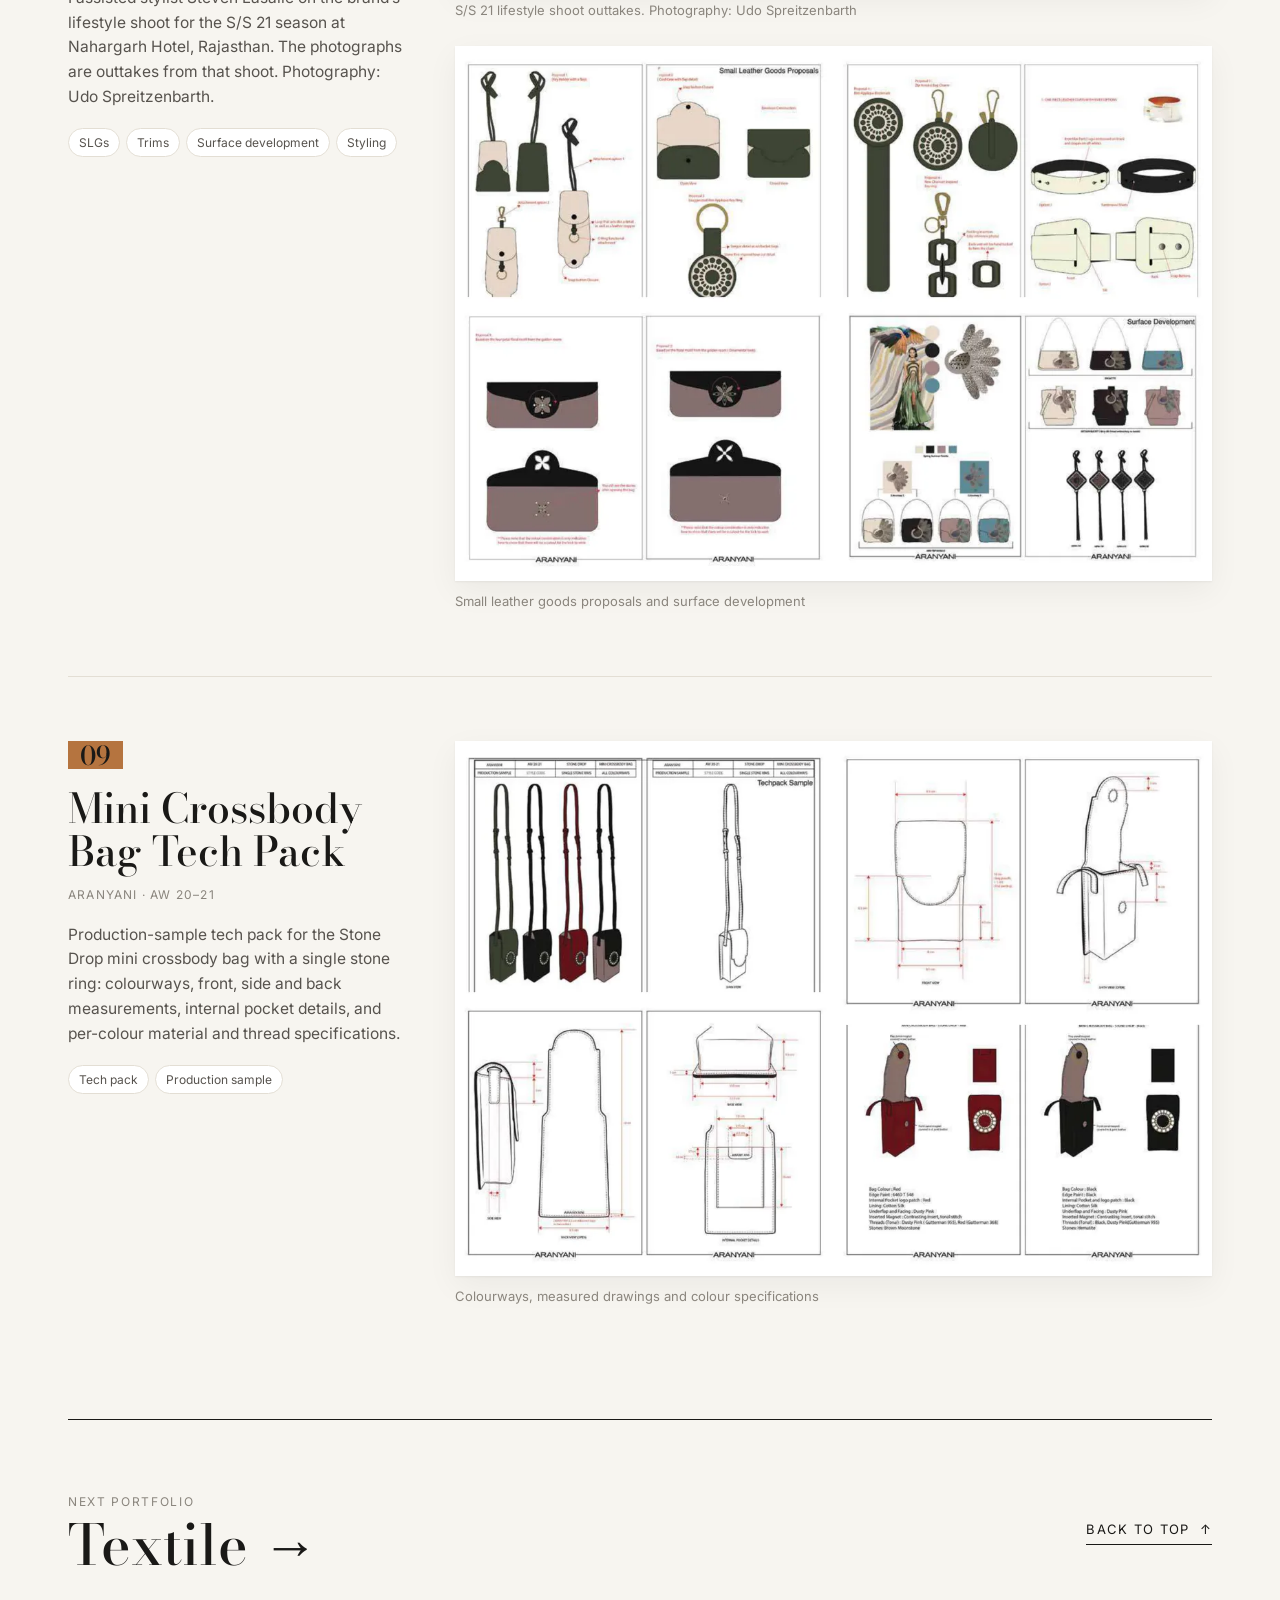
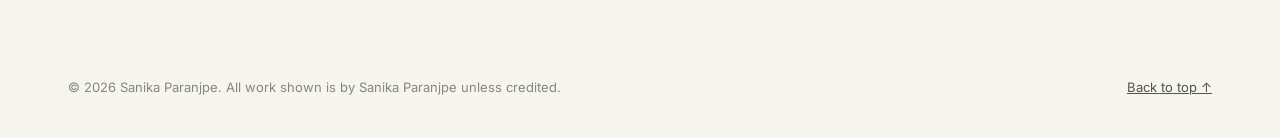
==== commit d3da8eeb: "Add Kat Maconie footwear project; KAY sandal as accessories cover New 'Footwear for Kat Maconie' gro" ====
--- a/accessories.html
+++ b/accessories.html
@@ -4,11 +4,11 @@
 <meta charset="utf-8">
 <meta name="viewport" content="width=device-width, initial-scale=1">
 <title>Accessories · Sanika Paranjpe</title>
-<meta name="description" content="Accessories portfolio of Sanika Paranjpe. Handbags and small leather goods, from first proposal to production tech pack: colourways, materials and construction details for Pelicans London, Aranyani and freelance client EEBAGAA.">
+<meta name="description" content="Accessories portfolio of Sanika Paranjpe. Handbags, footwear and small leather goods, from first proposal to production tech pack: colourways, materials and construction details for Kat Maconie, Pelicans London, Aranyani and freelance client EEBAGAA.">
 <link rel="canonical" href="https://sanikaparanjpe97.github.io/accessories.html">
 <meta property="og:type" content="website">
 <meta property="og:title" content="Accessories · Sanika Paranjpe">
-<meta property="og:description" content="Accessories portfolio of Sanika Paranjpe. Handbags and small leather goods, from first proposal to production tech pack: colourways, materials and construction details for Pelicans London, Aranyani and freelance client EEBAGAA.">
+<meta property="og:description" content="Accessories portfolio of Sanika Paranjpe. Handbags, footwear and small leather goods, from first proposal to production tech pack: colourways, materials and construction details for Kat Maconie, Pelicans London, Aranyani and freelance client EEBAGAA.">
 <meta property="og:url" content="https://sanikaparanjpe97.github.io/accessories.html">
 <meta property="og:image" content="https://sanikaparanjpe97.github.io/assets/img/og.jpg">
 <meta name="twitter:card" content="summary_large_image">
@@ -35,29 +35,50 @@
 <div class="wrap">
   <section class="page-hero">
     <span class="tag">01</span>
-    <p class="eyebrow">Portfolio 01 · Handbags</p>
+    <p class="eyebrow">Portfolio 01 · Bags &amp; footwear</p>
     <h1>Accessories</h1>
-    <p class="lede">Handbags and small leather goods, from first proposal to production tech pack: colourways, materials and construction details for Pelicans London, Aranyani and freelance client EEBAGAA.</p>
+    <p class="lede">Handbags, footwear and small leather goods, from first proposal to production tech pack: colourways, materials and construction details for Kat Maconie, Pelicans London, Aranyani and freelance client EEBAGAA.</p>
     <nav class="index" aria-label="Projects">
       <ol>
-        <li><a href="#eebagaa"><b>01</b>Tech Packs for EEBAGAA</a></li>
-        <li><a href="#bmw-alpina"><b>02</b>BMW Alpina CCB</a></li>
-        <li><a href="#canvas-bags"><b>03</b>Canvas Bags Collection</a></li>
-        <li><a href="#back-to-school"><b>04</b>Back to School Collection</a></li>
-        <li><a href="#leather-tech-pack"><b>05</b>Leather Handbag Tech Pack</a></li>
-        <li><a href="#final-products"><b>06</b>Final Products</a></li>
-        <li><a href="#aranyani-slg"><b>07</b>Small Leather Goods, Trims &amp; Surface Development</a></li>
-        <li><a href="#aranyani-crossbody"><b>08</b>Mini Crossbody Bag Tech Pack</a></li>
+        <li><a href="#kat-maconie"><b>01</b>Strappy Flats &amp; KAY Sandals</a></li>
+        <li><a href="#eebagaa"><b>02</b>Tech Packs for EEBAGAA</a></li>
+        <li><a href="#bmw-alpina"><b>03</b>BMW Alpina CCB</a></li>
+        <li><a href="#canvas-bags"><b>04</b>Canvas Bags Collection</a></li>
+        <li><a href="#back-to-school"><b>05</b>Back to School Collection</a></li>
+        <li><a href="#leather-tech-pack"><b>06</b>Leather Handbag Tech Pack</a></li>
+        <li><a href="#final-products"><b>07</b>Final Products</a></li>
+        <li><a href="#aranyani-slg"><b>08</b>Small Leather Goods, Trims &amp; Surface Development</a></li>
+        <li><a href="#aranyani-crossbody"><b>09</b>Mini Crossbody Bag Tech Pack</a></li>
       </ol>
     </nav>
   </section>
   <div class="group-head">
+    <h2>Footwear for Kat Maconie</h2>
+  </div>
+  <section class="project" id="kat-maconie">
+    <div class="project-text">
+      <span class="tag">01</span>
+      <h3 class="project-title">Strappy Flats &amp; KAY Sandals</h3>
+      <p class="meta">Kat Maconie · Colour vibe proposals</p>
+      <p>Colourway proposals for two Kat Maconie styles. Each takes the colour vibe of an existing Kat Maconie shoe, the Strappy Pumps or the Aya sandals, and carries it onto another style, with Pantone references and a full specification of materials and construction.</p>
+      <p>The strappy flats are slip-on satin flats with gradient stones, mesh detail and a jewelled bow on a 10mm covered block heel, in Teal (Rain Forest to Little Boy Blue to Intimate Pink) and Coconut Cream (to Intimate Pink to Lichen). The KAY sandal is the bird-motif sandal with a tassel and back zip, in gradient glitter from Electric Blue to White and from Molten Lava to Light Peach, on a 100mm heel with a silver or golden frame.</p>
+      <ul class="keywords"><li>Footwear</li><li>Colourways</li><li>Pantone</li><li>Embellishment</li><li>Specifications</li></ul>
+    </div>
+    <div class="plates">
+      <figure class="plate"><a href="assets/img/accessories/fw-01.webp" data-lightbox data-caption="Strappy flats, Teal colour vibe: render, flat sketch, Pantone colourway and specification"><img src="assets/img/accessories/fw-01-md.webp" srcset="assets/img/accessories/fw-01-md.webp 1100w, assets/img/accessories/fw-01.webp 2105w" width="1100" height="778" sizes="(min-width: 1240px) 760px, (min-width: 900px) 62vw, calc(100vw - 32px)" alt="Strappy Flats &amp; KAY Sandals: Strappy flats, Teal colour vibe: render, flat sketch, Pantone colourway and specification" loading="lazy" decoding="async"></a><figcaption>Strappy flats, Teal colour vibe: render, flat sketch, Pantone colourway and specification</figcaption></figure>
+      <figure class="plate"><a href="assets/img/accessories/fw-02.webp" data-lightbox data-caption="Strappy flats, Coconut Cream colour vibe"><img src="assets/img/accessories/fw-02-md.webp" srcset="assets/img/accessories/fw-02-md.webp 1100w, assets/img/accessories/fw-02.webp 2105w" width="1100" height="778" sizes="(min-width: 1240px) 760px, (min-width: 900px) 62vw, calc(100vw - 32px)" alt="Strappy Flats &amp; KAY Sandals: Strappy flats, Coconut Cream colour vibe" loading="lazy" decoding="async"></a><figcaption>Strappy flats, Coconut Cream colour vibe</figcaption></figure>
+      <figure class="plate"><a href="assets/img/accessories/fw-03.webp" data-lightbox data-caption="KAY sandal, Electric Blue to White colour vibe"><img src="assets/img/accessories/fw-03-md.webp" srcset="assets/img/accessories/fw-03-md.webp 1100w, assets/img/accessories/fw-03.webp 2105w" width="1100" height="778" sizes="(min-width: 1240px) 760px, (min-width: 900px) 62vw, calc(100vw - 32px)" alt="Strappy Flats &amp; KAY Sandals: KAY sandal, Electric Blue to White colour vibe" loading="lazy" decoding="async"></a><figcaption>KAY sandal, Electric Blue to White colour vibe</figcaption></figure>
+      <figure class="plate"><a href="assets/img/accessories/fw-04.webp" data-lightbox data-caption="KAY sandal, Lava Red to Light Peach colour vibe"><img src="assets/img/accessories/fw-04-md.webp" srcset="assets/img/accessories/fw-04-md.webp 1100w, assets/img/accessories/fw-04.webp 2105w" width="1100" height="778" sizes="(min-width: 1240px) 760px, (min-width: 900px) 62vw, calc(100vw - 32px)" alt="Strappy Flats &amp; KAY Sandals: KAY sandal, Lava Red to Light Peach colour vibe" loading="lazy" decoding="async"></a><figcaption>KAY sandal, Lava Red to Light Peach colour vibe</figcaption></figure>
+      <figure class="plate"><a href="assets/img/accessories/fw-05.webp" data-lightbox data-caption="Kat Maconie brand imagery"><img src="assets/img/accessories/fw-05-md.webp" srcset="assets/img/accessories/fw-05-md.webp 1100w, assets/img/accessories/fw-05.webp 2105w" width="1100" height="778" sizes="(min-width: 1240px) 760px, (min-width: 900px) 62vw, calc(100vw - 32px)" alt="Strappy Flats &amp; KAY Sandals: Kat Maconie brand imagery" loading="lazy" decoding="async"></a><figcaption>Kat Maconie brand imagery</figcaption></figure>
+    </div>
+  </section>
+  <div class="group-head">
     <img src="assets/img/brand/logo-eebagaa.png" width="559" height="91" alt="EEBAGAA">
     <h2>Freelance work</h2>
   </div>
   <section class="project" id="eebagaa">
     <div class="project-text">
-      <span class="tag">01</span>
+      <span class="tag">02</span>
       <h3 class="project-title">Tech Packs for EEBAGAA</h3>
       <p class="meta">Freelance · 2024</p>
       <p>Technical specifications for four styles: a saddle bag, two totes and a women’s backpack. Each pack runs from 3D views through external and internal details, materials and trims to the final colourways.</p>
@@ -75,7 +96,7 @@
   </div>
   <section class="project" id="bmw-alpina">
     <div class="project-text">
-      <span class="tag">02</span>
+      <span class="tag">03</span>
       <h3 class="project-title">BMW Alpina CCB</h3>
       <p class="meta">Pelicans London</p>
       <p>Two families of bags, a top-handle over-the-shoulder bag and a backpack, each in two versions. Version A pairs a screen print with quilting inspired by the signature BMW M-type grille; Version B uses linear quilting with the classic M-type stripes.</p>
@@ -89,7 +110,7 @@
   </section>
   <section class="project" id="canvas-bags">
     <div class="project-text">
-      <span class="tag">03</span>
+      <span class="tag">04</span>
       <h3 class="project-title">Canvas Bags Collection</h3>
       <p class="meta">Pelicans London</p>
       <p>A full canvas range: zipped rucksack, satchel, north–south cross-body, messenger, work bag, rolled-top rucksack, 24-hour weekender, totes and duffles, on a palette of navy, khaki, beige and black with tan or dark-brown trims.</p>
@@ -105,7 +126,7 @@
   </section>
   <section class="project" id="back-to-school">
     <div class="project-text">
-      <span class="tag">04</span>
+      <span class="tag">05</span>
       <h3 class="project-title">Back to School Collection</h3>
       <p class="meta">Pelicans London · Kidswear</p>
       <p>Printed backpacks in three age bands: pre-schoolers aged 3–5 (transport and rainbows), 5–7 years (space and butterflies) and 8–12 years (camouflage and flowers), each with a coordinated plain back and contrast straps.</p>
@@ -117,7 +138,7 @@
   </section>
   <section class="project" id="leather-tech-pack">
     <div class="project-text">
-      <span class="tag">05</span>
+      <span class="tag">06</span>
       <h3 class="project-title">Leather Handbag Tech Pack</h3>
       <p class="meta">Pelicans London · Leather Bags Collection 1 · 2024</p>
       <p>A small women’s work tote in leather, sized to carry an iPad Pro: leather outer, black cotton-drill lining, silver fittings. The six-page pack covers the overview, exterior and interior specs, a zipped pouch, an AirPod holder, and how the bag converts to a shoulder style.</p>
@@ -129,7 +150,7 @@
   </section>
   <section class="project" id="final-products">
     <div class="project-text">
-      <span class="tag">06</span>
+      <span class="tag">07</span>
       <h3 class="project-title">Final Products</h3>
       <p class="meta">Pelicans London · Samples</p>
       <p>A few of the finished, sampled products: canvas tote bags, a men’s chest bag, a barrel duffle, a zipped-top backpack, a rolled-top rucksack and a messenger bag.</p>
@@ -145,7 +166,7 @@
   </div>
   <section class="project" id="aranyani-slg">
     <div class="project-text">
-      <span class="tag">07</span>
+      <span class="tag">08</span>
       <h3 class="project-title">Small Leather Goods, Trims &amp; Surface Development</h3>
       <p class="meta">Aranyani · S/S 21</p>
       <p>I was responsible for proposals for SLGs, new trims and surface developments for capsule collections; a few of those samples are compiled here. I also made design tech packs for all of the brand’s SKUs for the production team. That meant studying the artisans’ specification requirements and their workflow during production, so the tech packs and specs would make the work easier for the craftsmen.</p>
@@ -159,7 +180,7 @@
   </section>
   <section class="project" id="aranyani-crossbody">
     <div class="project-text">
-      <span class="tag">08</span>
+      <span class="tag">09</span>
       <h3 class="project-title">Mini Crossbody Bag Tech Pack</h3>
       <p class="meta">Aranyani · AW 20–21</p>
       <p>Production-sample tech pack for the Stone Drop mini crossbody bag with a single stone ring: colourways, front, side and back measurements, internal pocket details, and per-colour material and thread specifications.</p>
--- a/assets/css/site.css
+++ b/assets/css/site.css
@@ -17,6 +17,7 @@
   --serif: "Bodoni Moda", "Didot", "Bodoni 72", Georgia, serif;
   --sans: "Inter", system-ui, -apple-system, "Segoe UI", Roboto, sans-serif;
   --display-weight: 500; /* Bodoni Moda display styles */
+  --display-opsz: 24; /* Bodoni optical size: keeps hairlines visible on 1x screens (auto picks 96 at large sizes) */
 
   --gutter: clamp(16px, 4vw, 48px);
   --max: 1240px;
@@ -74,7 +75,7 @@
   min-height: var(--header-h);
 }
 .brand {
-  font-family: var(--serif); font-weight: var(--display-weight); font-size: 21px; letter-spacing: .01em;
+  font-family: var(--serif); font-weight: var(--display-weight); font-variation-settings: "opsz" var(--display-opsz); font-size: 21px; letter-spacing: .01em;
   text-decoration: none; white-space: nowrap;
 }
 .nav { display: flex; gap: clamp(14px, 2.4vw, 32px); }
@@ -104,7 +105,7 @@
 .tag {
   display: inline-flex; align-items: center; justify-content: center;
   min-width: 2.1em; padding: .08em .22em .02em;
-  font-family: var(--serif); font-weight: var(--display-weight); line-height: 1;
+  font-family: var(--serif); font-weight: var(--display-weight); font-variation-settings: "opsz" var(--display-opsz); line-height: 1;
   background: var(--tag, var(--accent)); color: var(--ink);
 }
 
@@ -120,7 +121,7 @@
 
 .hero { padding-top: clamp(56px, 10vw, 128px); padding-bottom: clamp(48px, 7vw, 88px); }
 .hero h1 {
-  font-family: var(--serif); font-weight: var(--display-weight);
+  font-family: var(--serif); font-weight: var(--display-weight); font-variation-settings: "opsz" var(--display-opsz);
   font-size: clamp(56px, 12.5vw, 176px); line-height: .92; letter-spacing: -.02em;
   margin: 0 0 clamp(24px, 3vw, 40px);
 }
@@ -151,7 +152,7 @@
 .chapter-media img.contain { object-fit: contain; padding: 4%; }
 .chapter:hover .chapter-media img { transform: scale(1.025); }
 .chapter-num { font-size: 22px; margin-bottom: 18px; }
-.chapter h2 { font-family: var(--serif); font-weight: var(--display-weight); font-size: clamp(36px, 4.6vw, 60px); line-height: 1; margin-bottom: 16px; }
+.chapter h2 { font-family: var(--serif); font-weight: var(--display-weight); font-variation-settings: "opsz" var(--display-opsz); font-size: clamp(36px, 4.6vw, 60px); line-height: 1; margin-bottom: 16px; }
 .chapter p { color: var(--ink-2); max-width: 30em; }
 .chapter ul { list-style: none; padding: 0; margin: 0 0 24px; display: flex; flex-wrap: wrap; gap: 4px 0; font-size: 14px; color: var(--ink-3); }
 .chapter ul li:not(:last-child)::after { content: "·"; margin: 0 8px; }
@@ -161,7 +162,7 @@
 }
 
 .downloads { background: var(--surface); border-top: 1px solid var(--rule); border-bottom: 1px solid var(--rule); padding: clamp(40px, 6vw, 72px) 0; }
-.downloads h2 { font-family: var(--serif); font-weight: var(--display-weight); font-size: clamp(28px, 3.4vw, 40px); margin-bottom: 8px; }
+.downloads h2 { font-family: var(--serif); font-weight: var(--display-weight); font-variation-settings: "opsz" var(--display-opsz); font-size: clamp(28px, 3.4vw, 40px); margin-bottom: 8px; }
 .downloads > .wrap > p { color: var(--ink-2); margin-bottom: 28px; }
 .dl-list { display: grid; grid-template-columns: repeat(auto-fit, minmax(240px, 1fr)); gap: 12px; }
 .dl {
@@ -178,7 +179,7 @@
 
 .page-hero { padding-top: clamp(48px, 8vw, 104px); padding-bottom: clamp(32px, 5vw, 56px); }
 .page-hero .tag { font-size: clamp(28px, 3vw, 40px); margin-bottom: 22px; }
-.page-hero h1 { font-family: var(--serif); font-weight: var(--display-weight); font-size: clamp(52px, 9vw, 120px); line-height: .95; letter-spacing: -.015em; margin-bottom: 24px; }
+.page-hero h1 { font-family: var(--serif); font-weight: var(--display-weight); font-variation-settings: "opsz" var(--display-opsz); font-size: clamp(52px, 9vw, 120px); line-height: .95; letter-spacing: -.015em; margin-bottom: 24px; }
 
 .index { margin-top: 36px; border-top: 1px solid var(--rule); }
 .index ol { list-style: none; margin: 0; padding: 0; display: grid; grid-template-columns: repeat(auto-fill, minmax(260px, 1fr)); column-gap: 40px; }
@@ -187,7 +188,7 @@
   text-decoration: none; font-size: 15px;
 }
 .index a:hover { color: var(--ink-2); }
-.index a b { font-family: var(--serif); font-weight: 400; min-width: 1.6em; color: var(--ink-3); }
+.index a b { font-family: var(--serif); font-weight: 400; font-variation-settings: "opsz" var(--display-opsz); min-width: 1.6em; color: var(--ink-3); }
 
 .group-head {
   display: flex; align-items: center; gap: 20px; flex-wrap: wrap;
@@ -206,7 +207,7 @@
 .group-head + .project { border-top: 0; }
 .project-text { position: sticky; top: calc(var(--header-h) + 24px); align-self: start; }
 .project-text .tag { font-size: 26px; margin-bottom: 18px; }
-.project-title { font-family: var(--serif); font-weight: var(--display-weight); font-size: clamp(30px, 3.2vw, 44px); line-height: 1.05; margin-bottom: 12px; }
+.project-title { font-family: var(--serif); font-weight: var(--display-weight); font-variation-settings: "opsz" var(--display-opsz); font-size: clamp(30px, 3.2vw, 44px); line-height: 1.05; margin-bottom: 12px; }
 .project-title .deva { display: block; font-weight: 400; font-family: "Noto Serif Devanagari", var(--serif); font-size: .62em; color: var(--ink-2); margin-top: 6px; }
 .meta, .project-text .meta { font-size: 12px; letter-spacing: .1em; text-transform: uppercase; color: var(--ink-3); margin-bottom: 18px; }
 .project-text p { color: var(--ink-2); font-size: 15.5px; }
@@ -240,7 +241,7 @@
 }
 .next a { text-decoration: none; }
 .next small { display: block; font-size: 12px; letter-spacing: .14em; text-transform: uppercase; color: var(--ink-3); margin-bottom: 6px; }
-.next strong { font-family: var(--serif); font-weight: var(--display-weight); font-size: clamp(32px, 4.4vw, 56px); line-height: 1; }
+.next strong { font-family: var(--serif); font-weight: var(--display-weight); font-variation-settings: "opsz" var(--display-opsz); font-size: clamp(32px, 4.4vw, 56px); line-height: 1; }
 .next .arrow { display: inline-block; transition: transform .2s; }
 .next a:hover .arrow { transform: translateX(6px); }
 
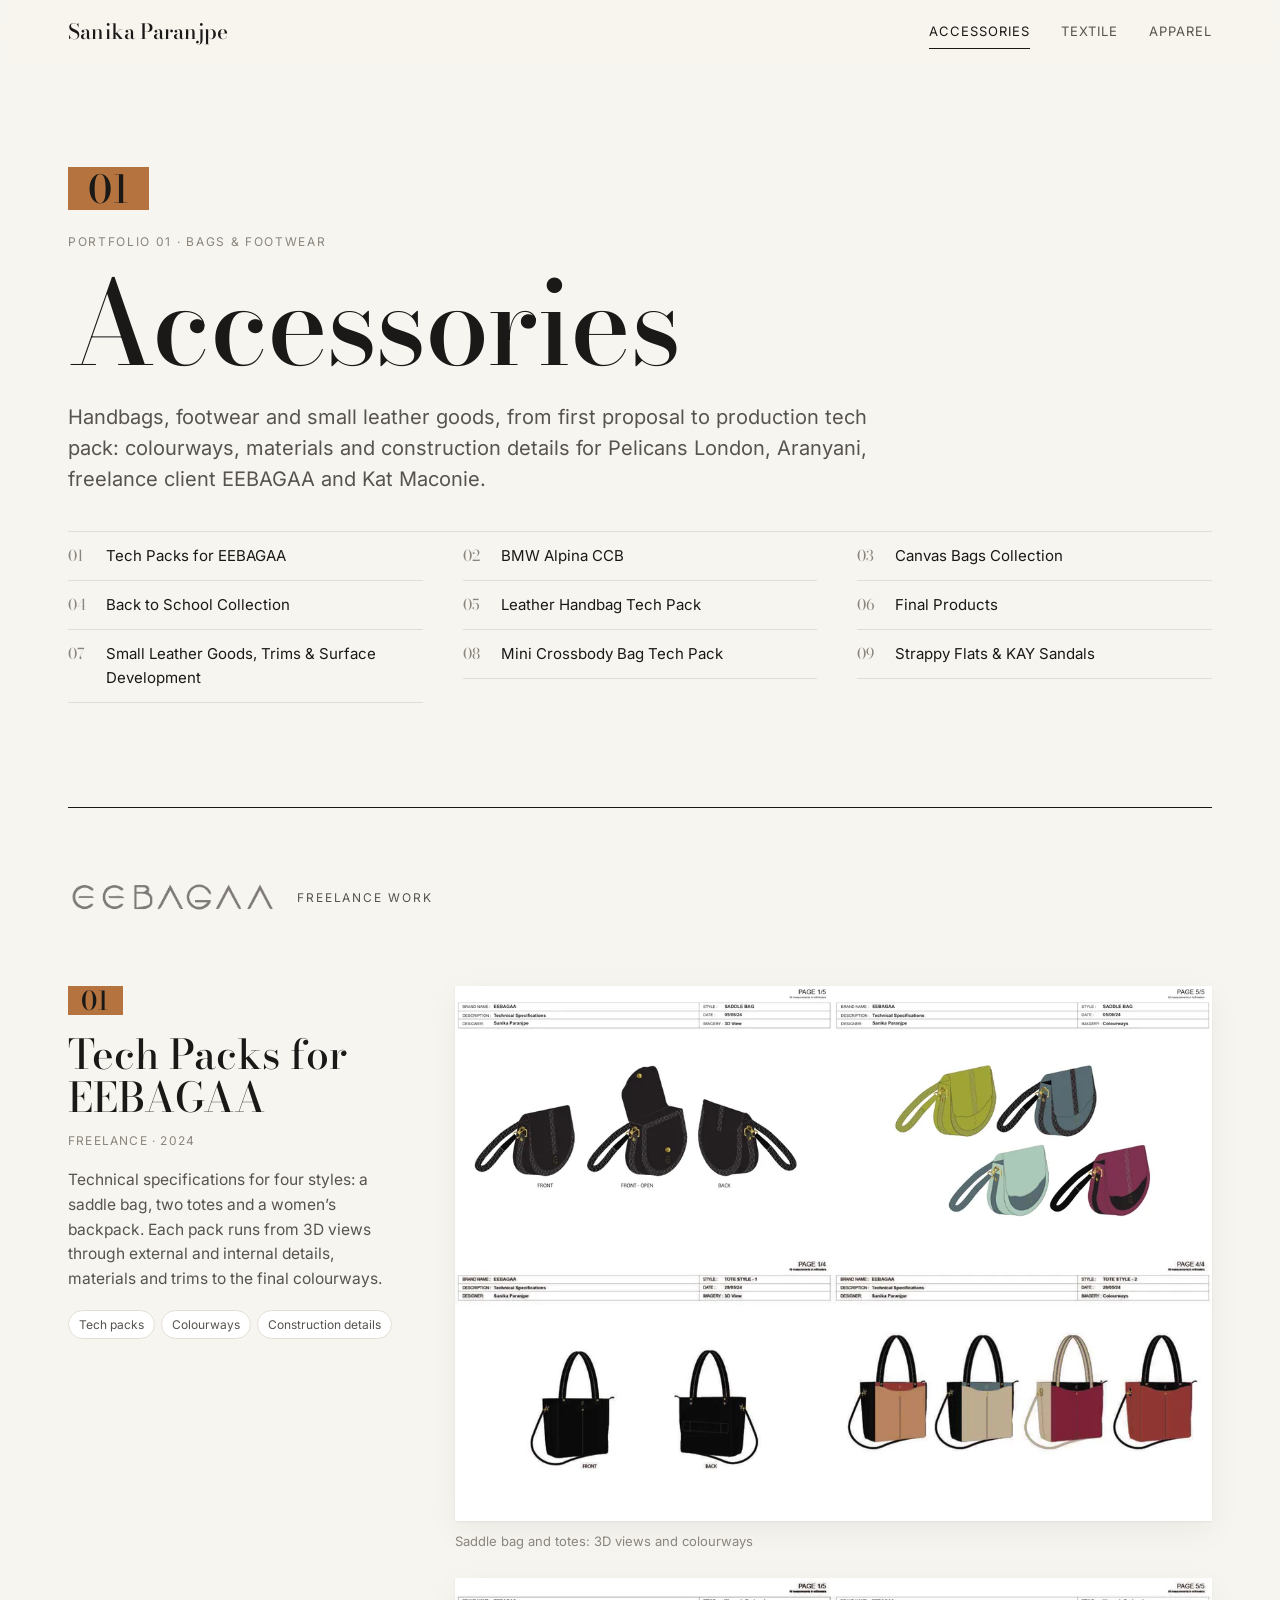
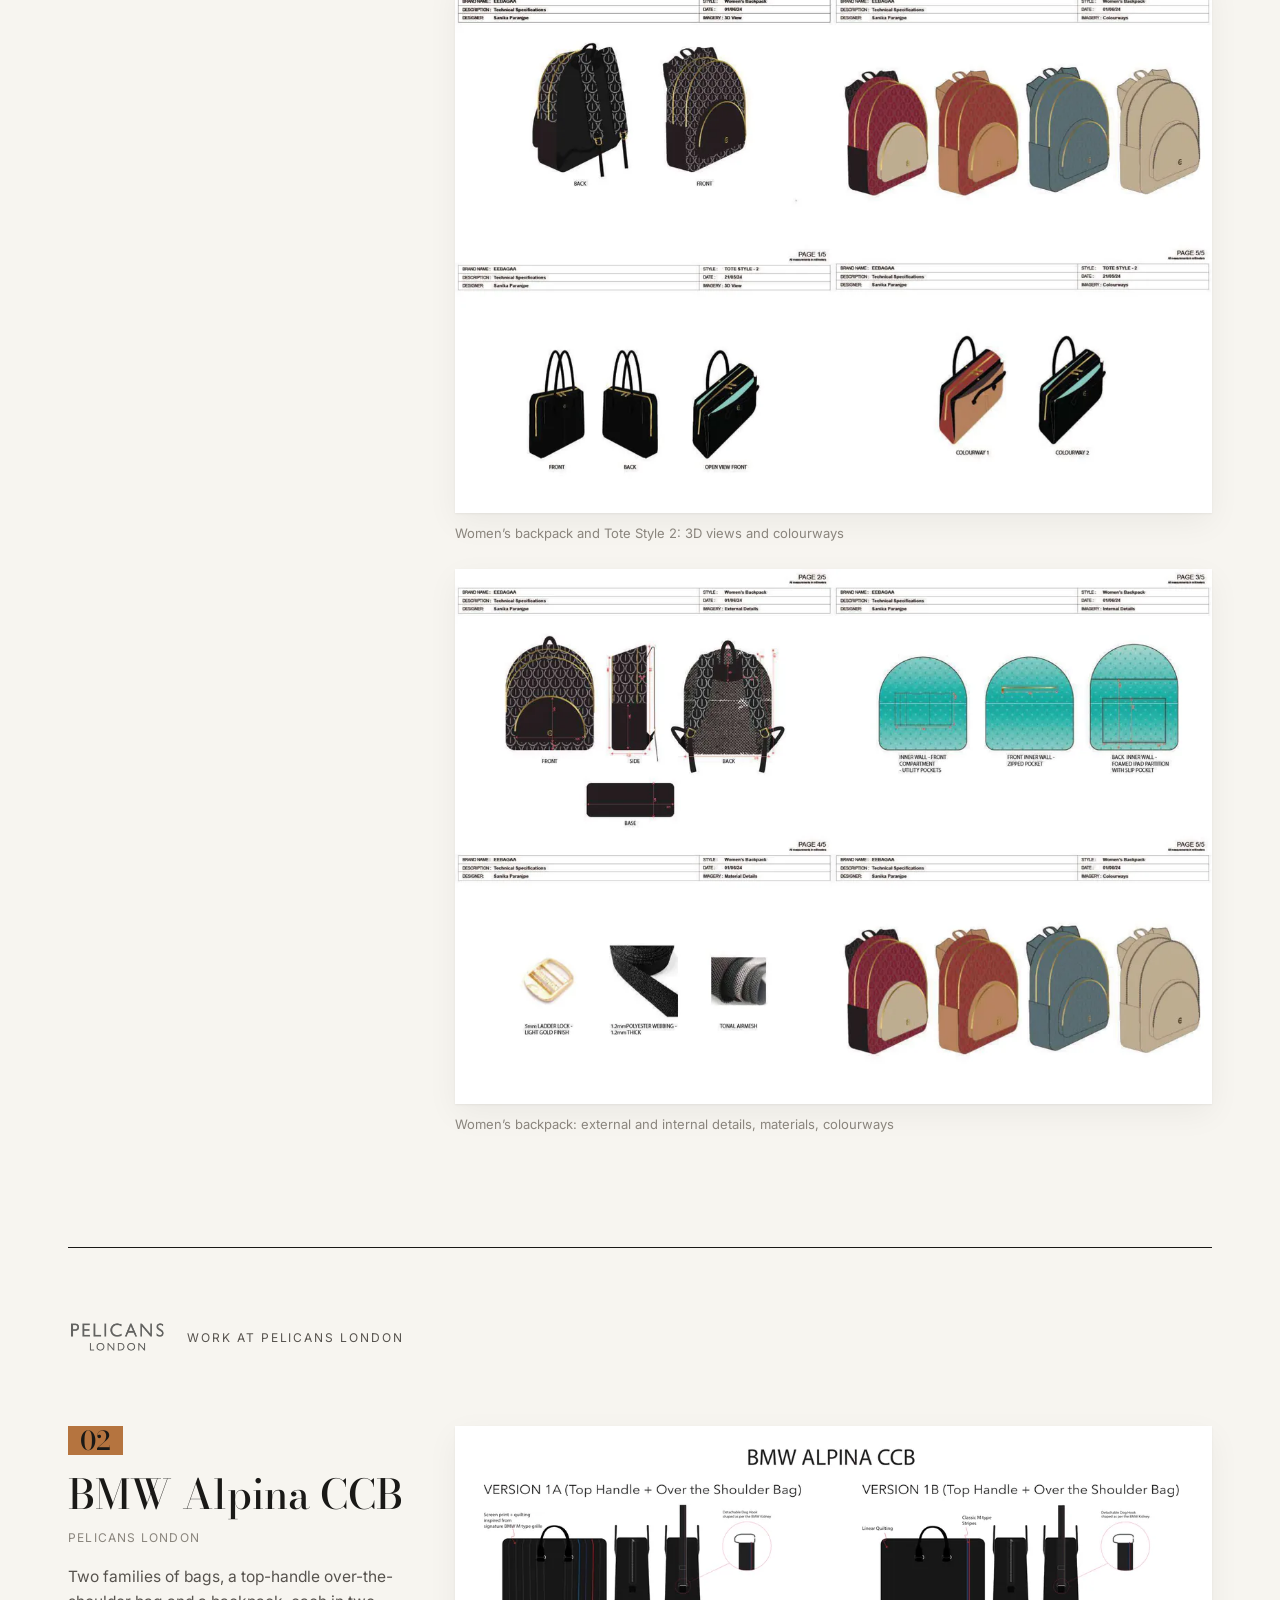
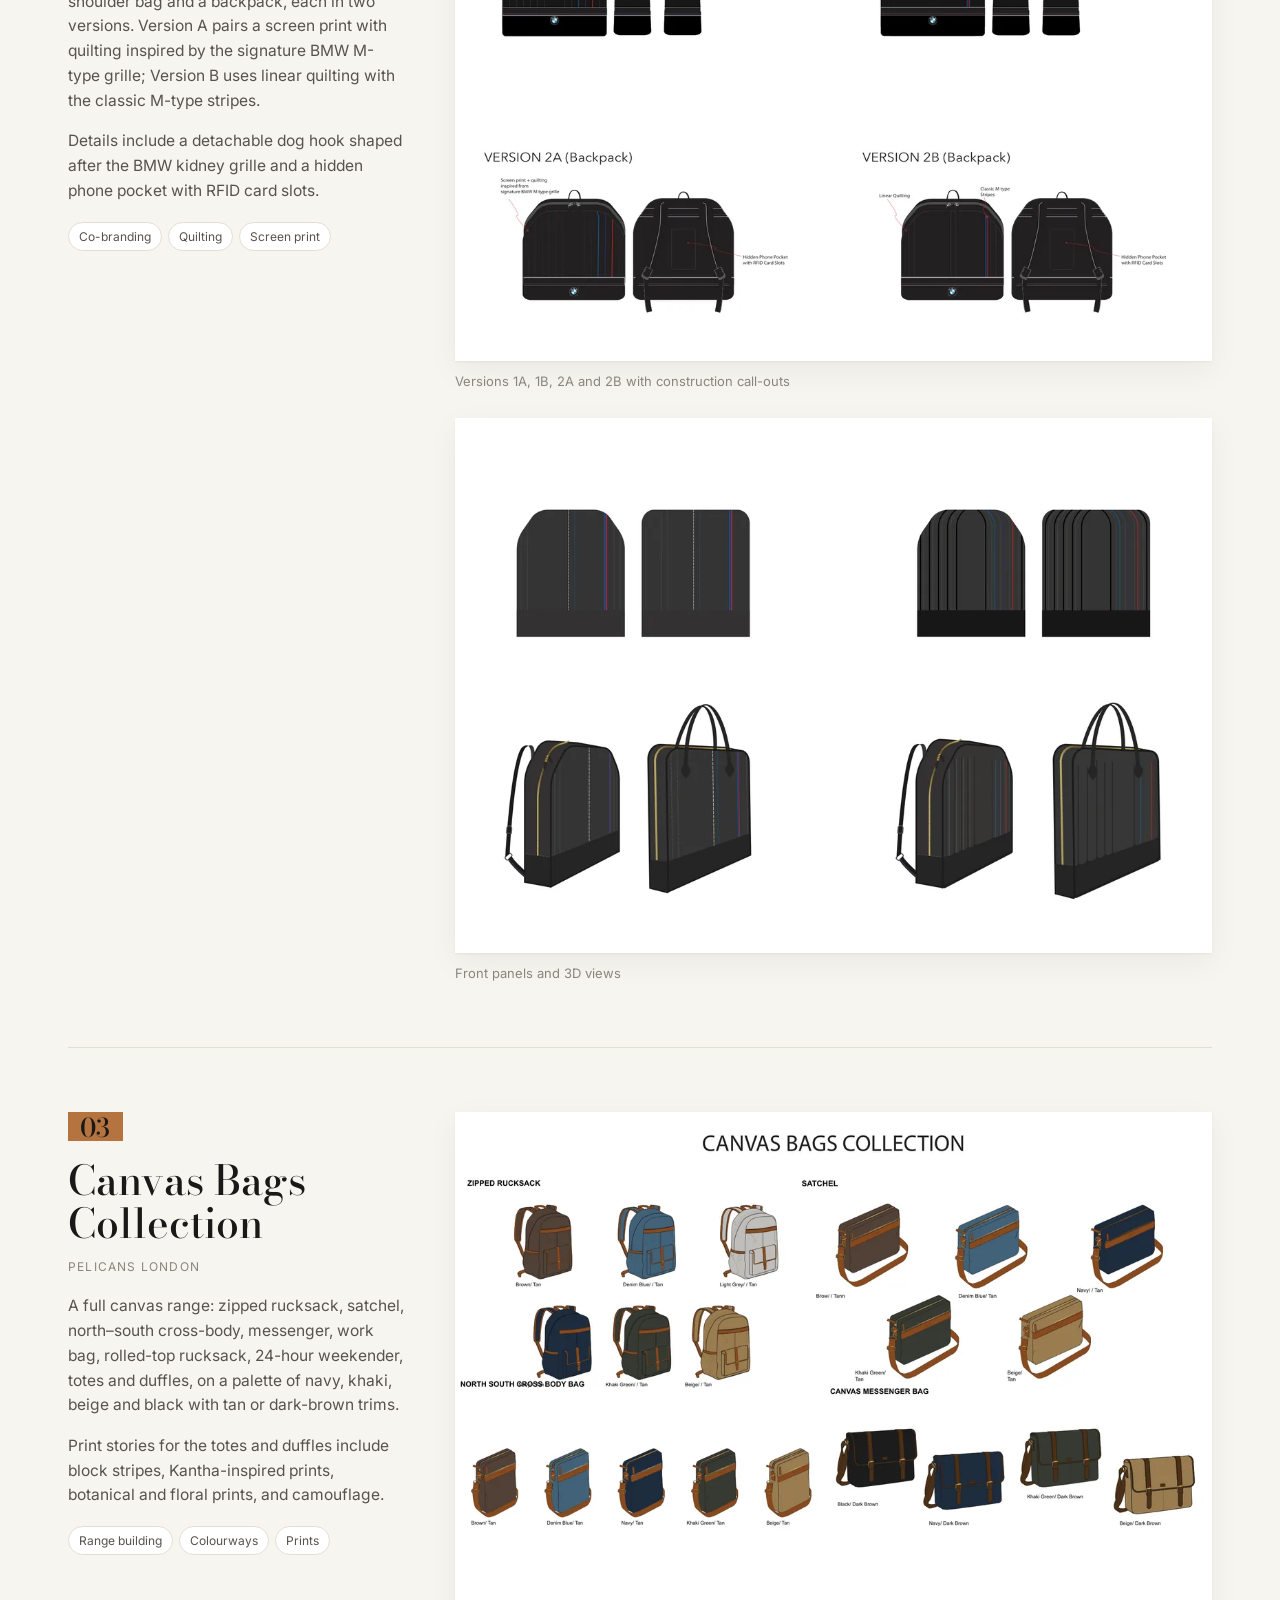
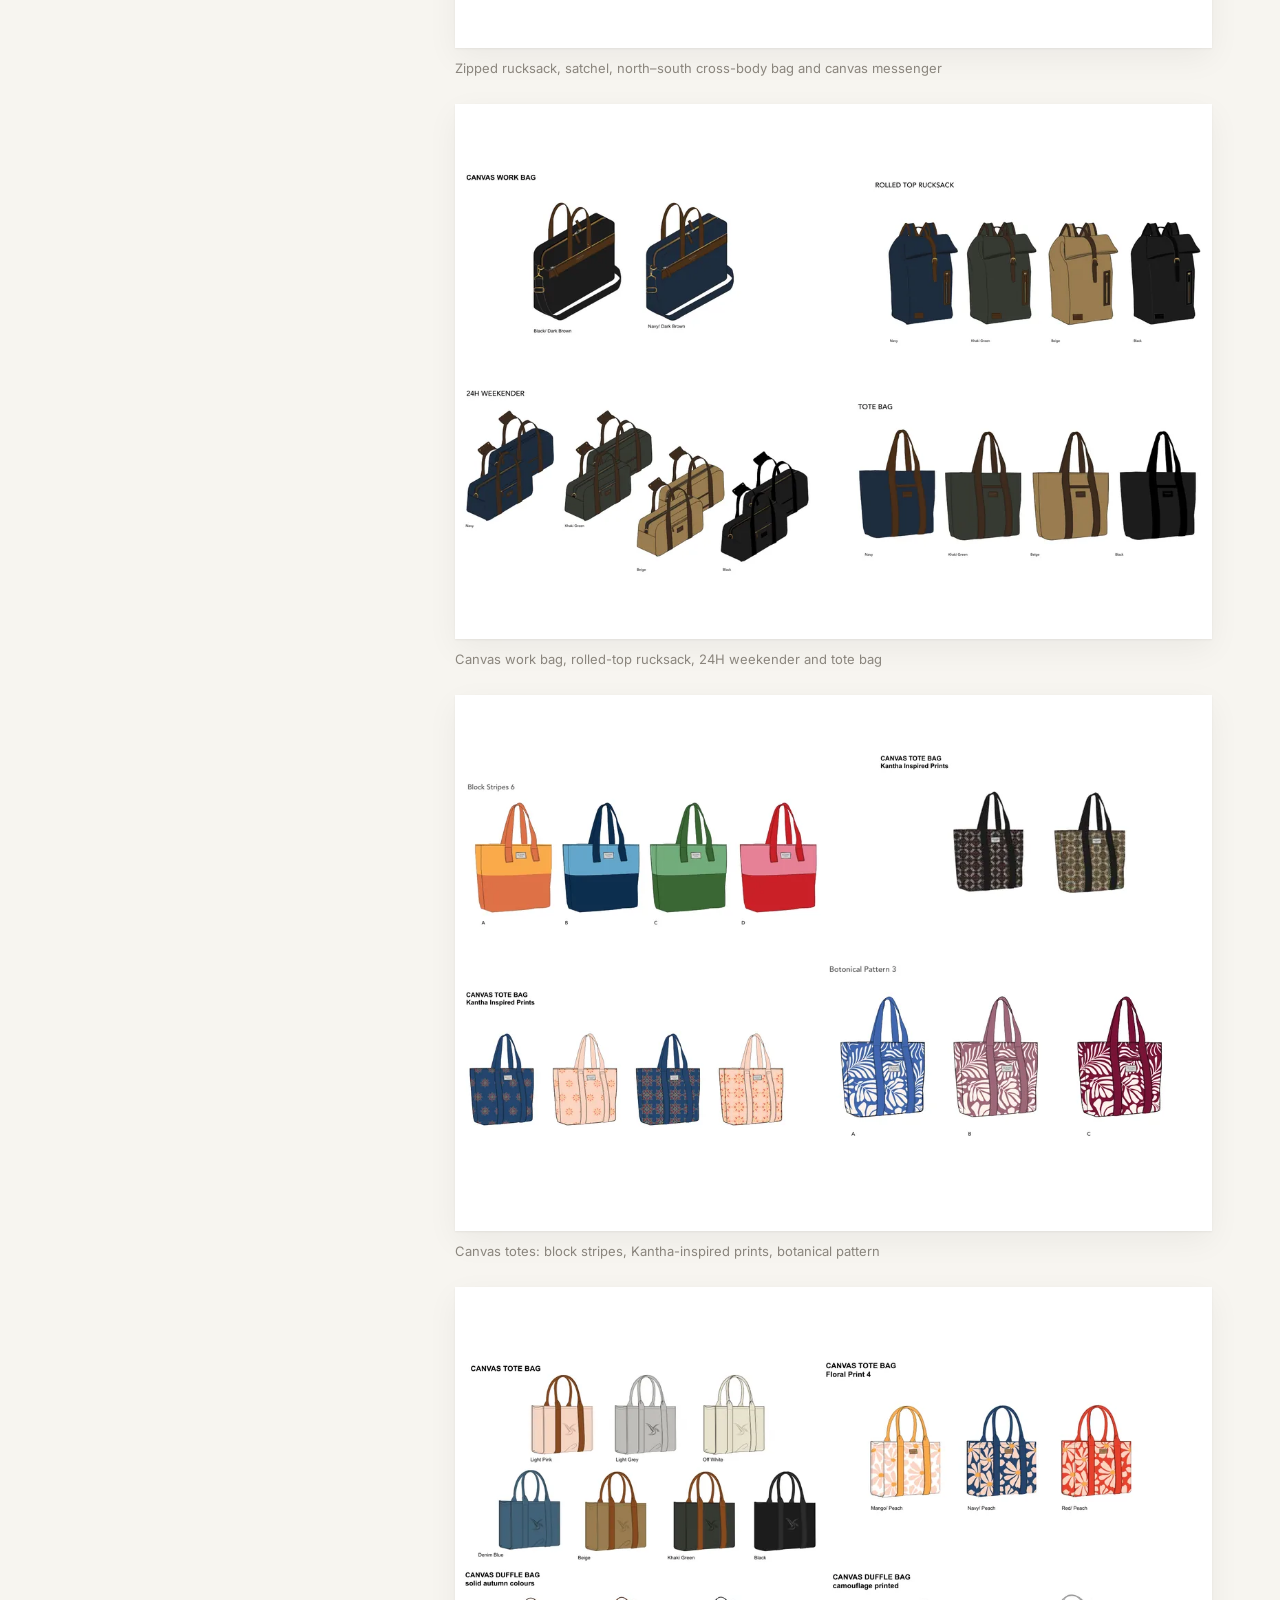
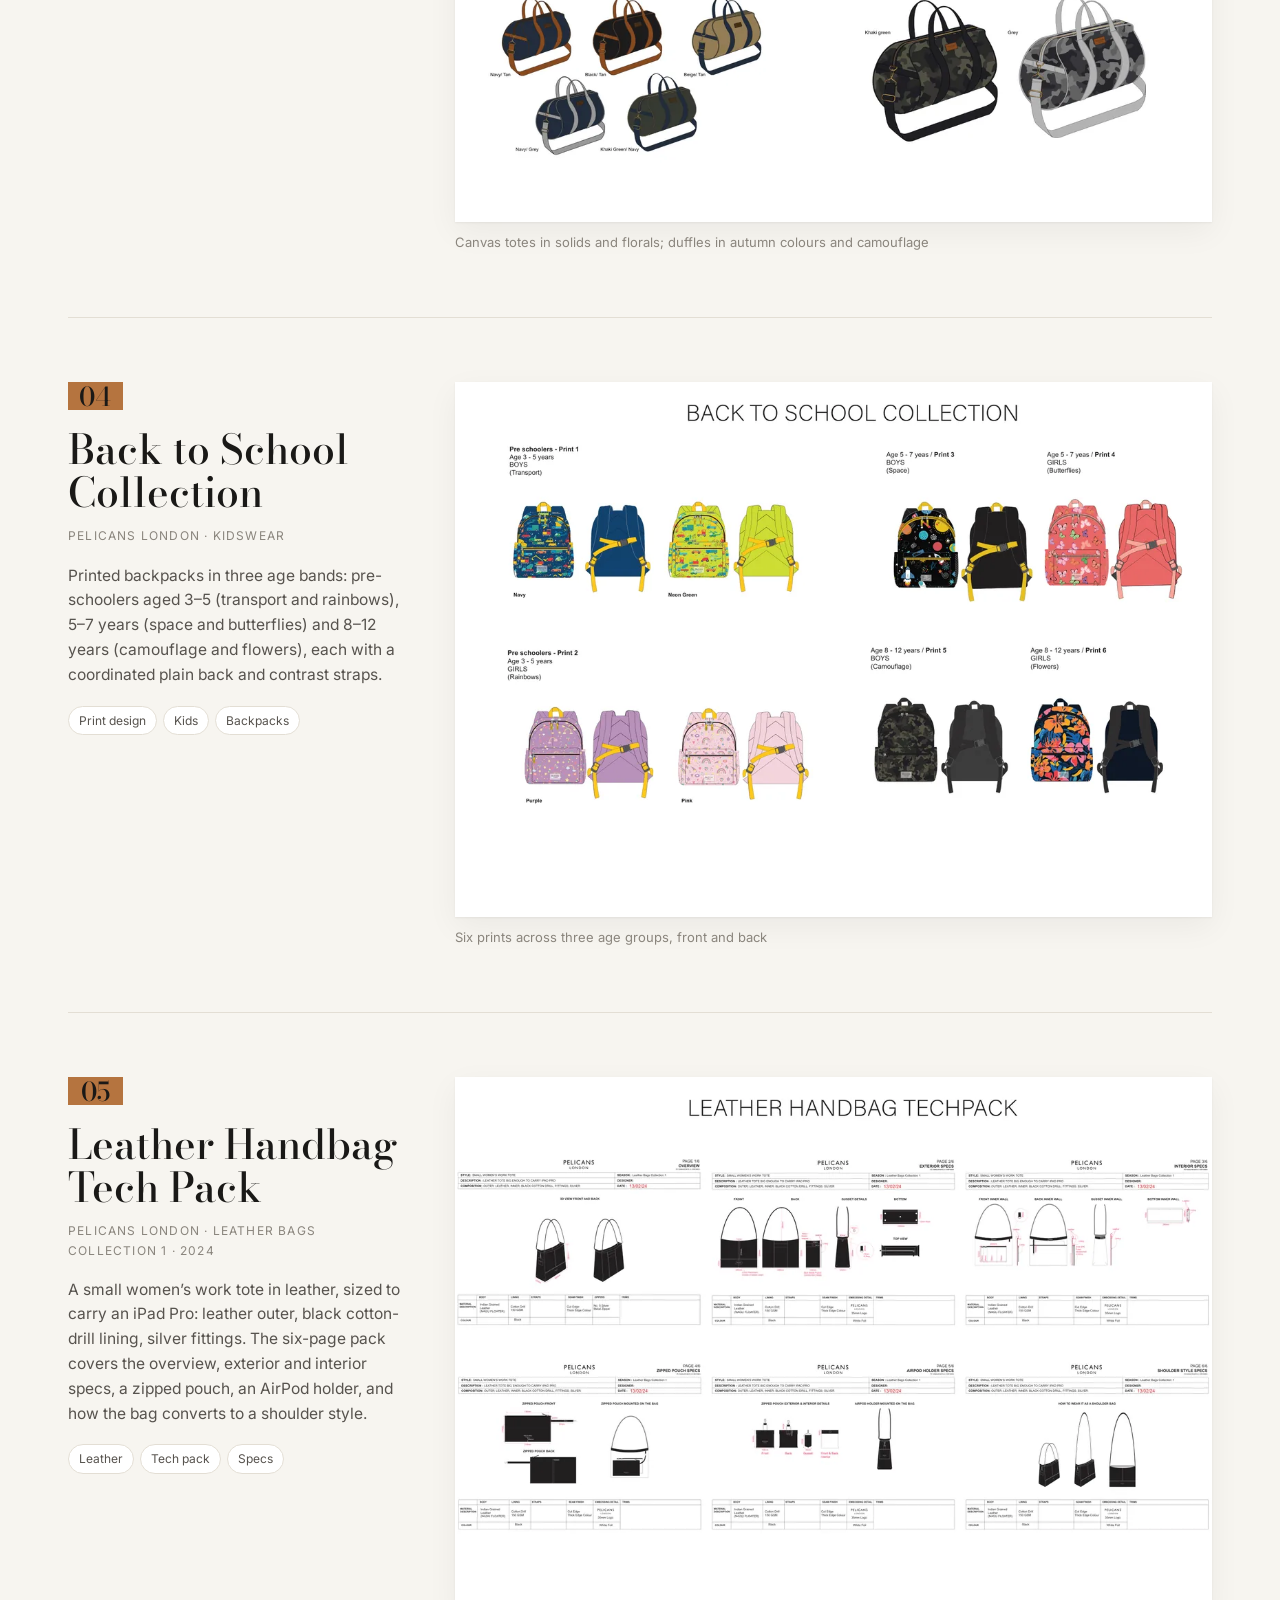
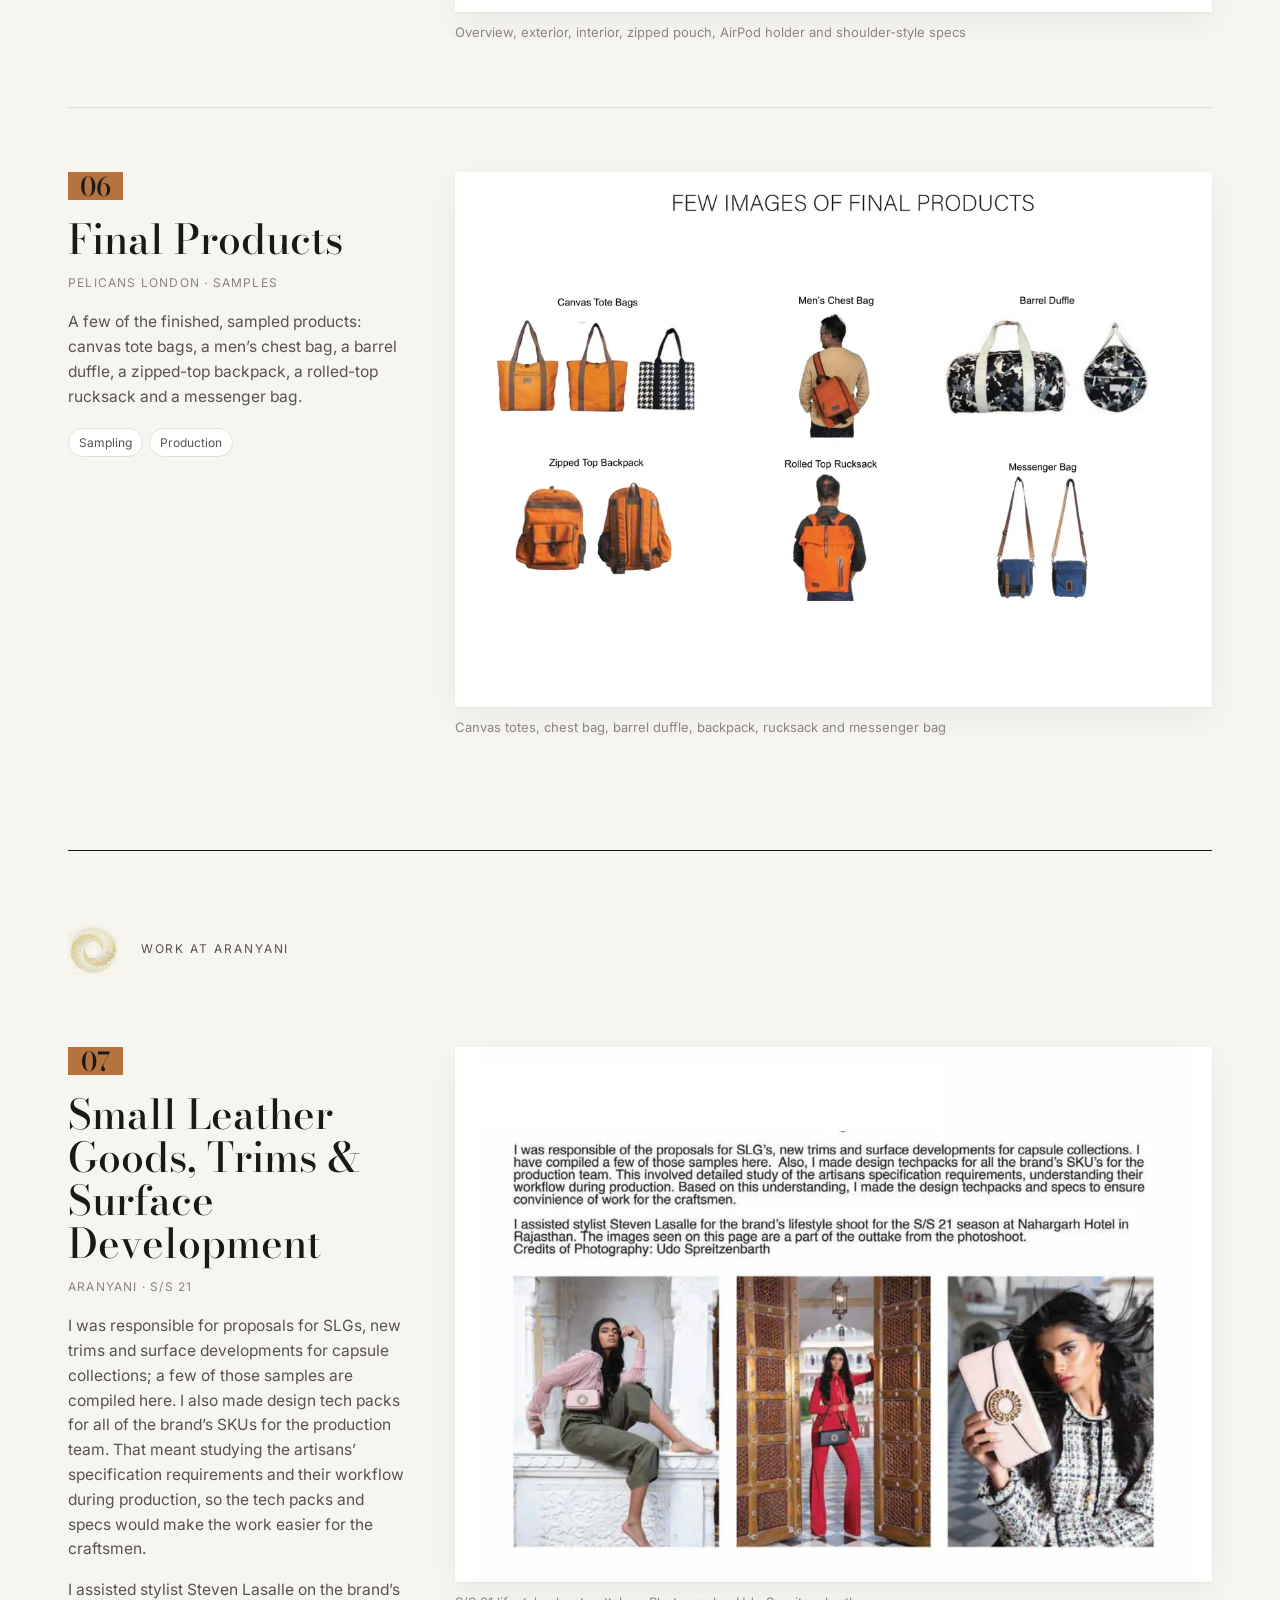
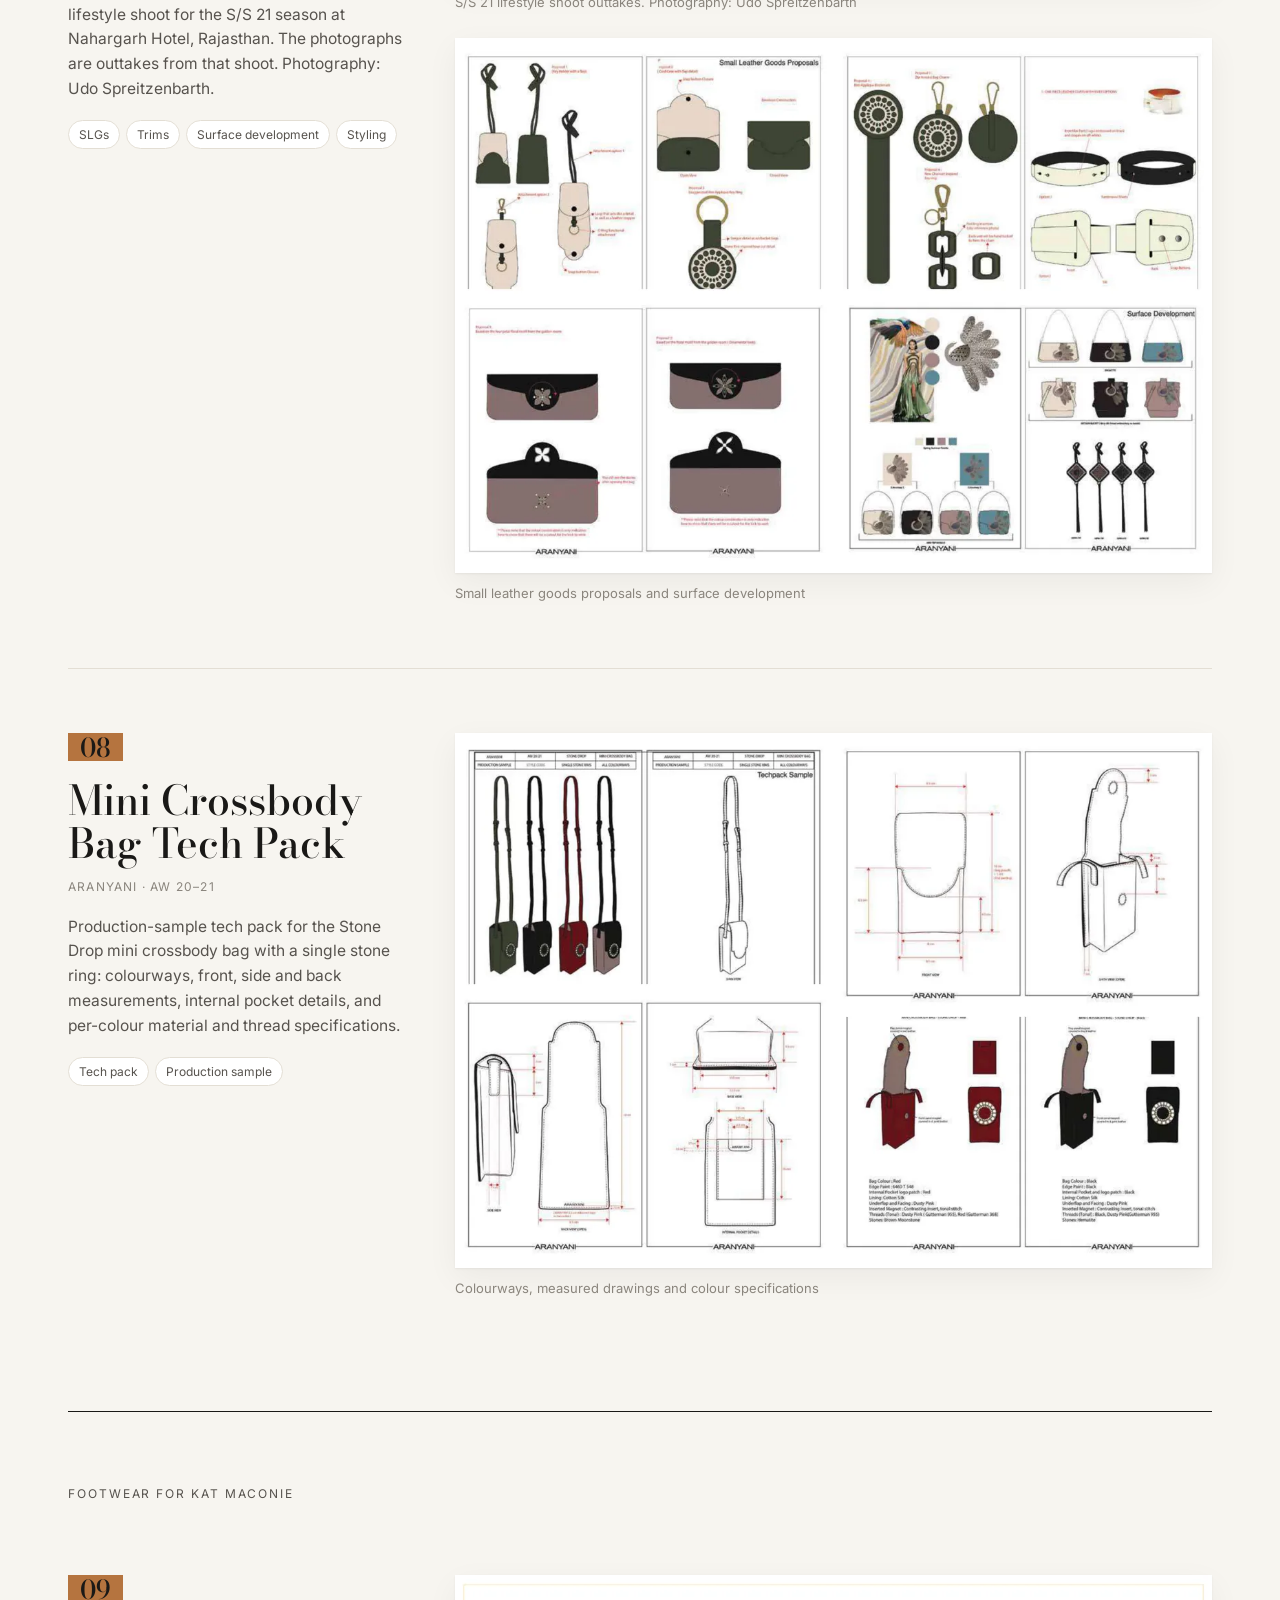
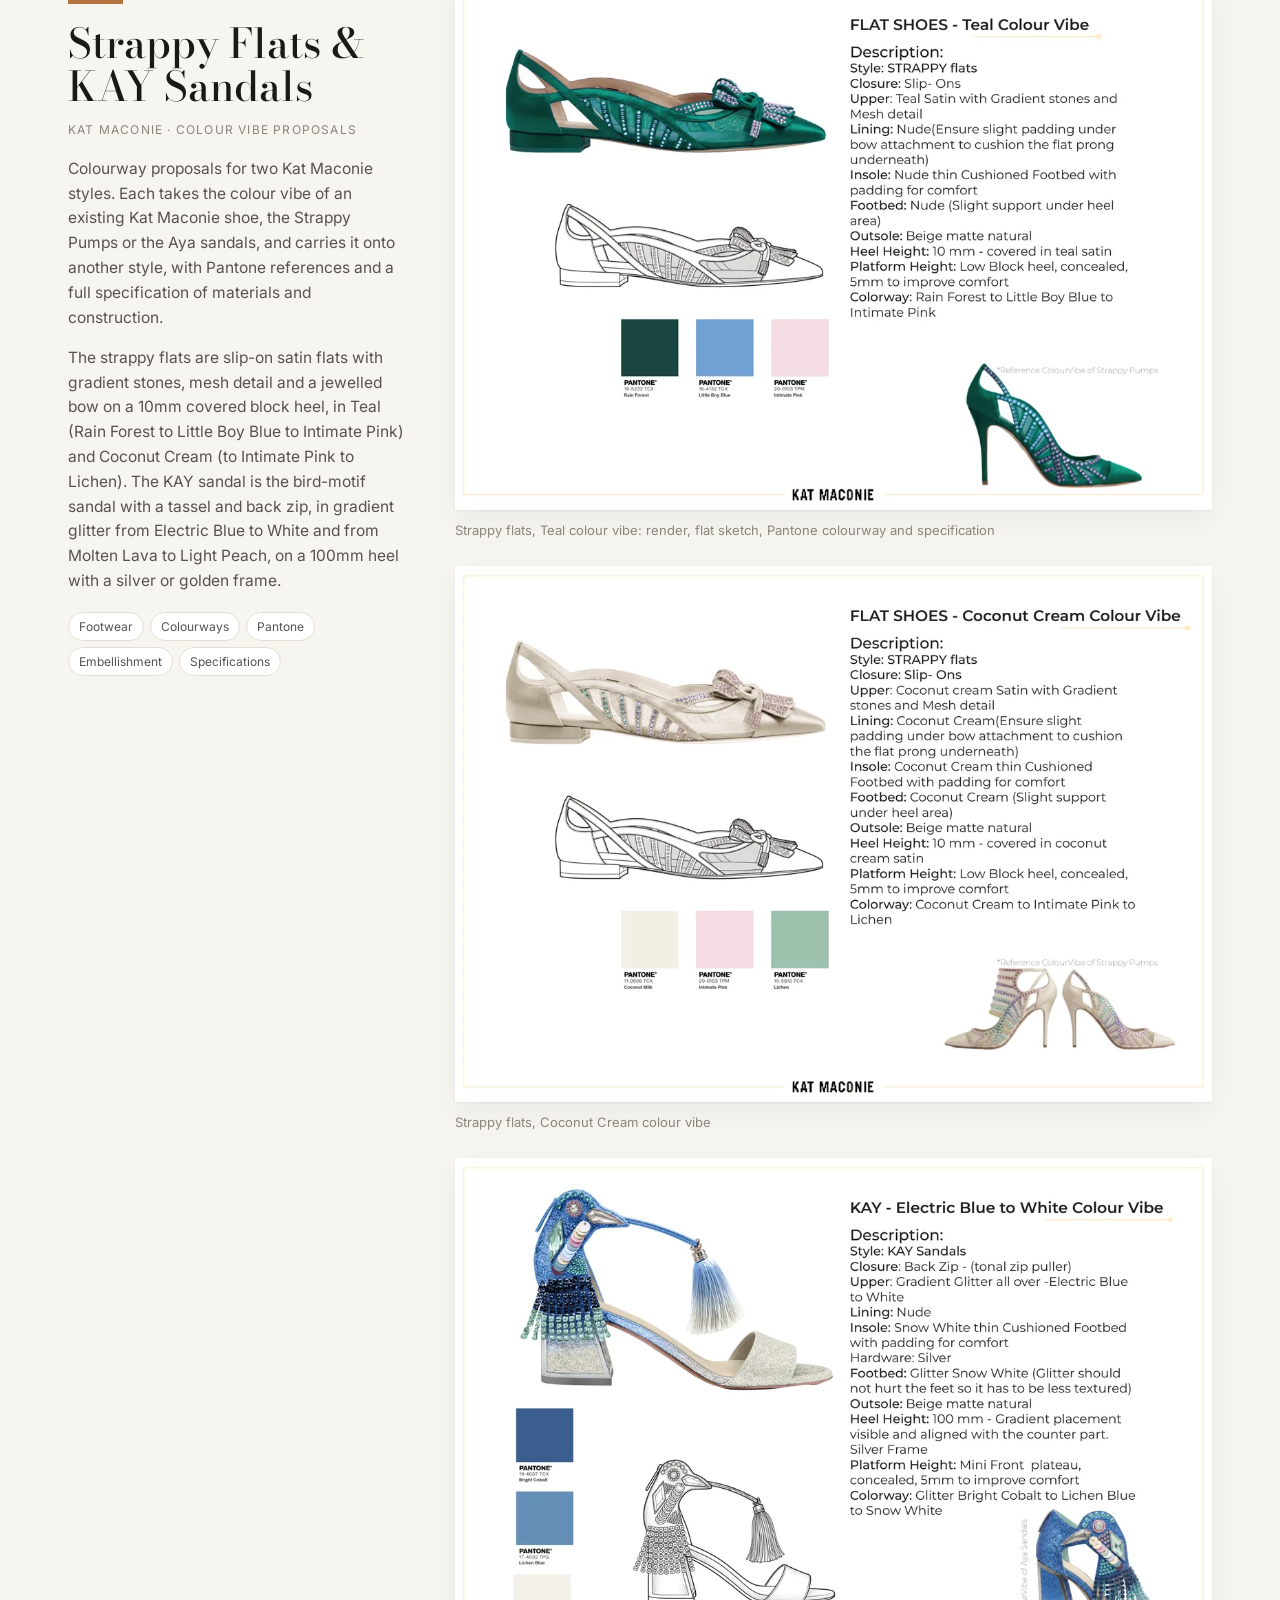
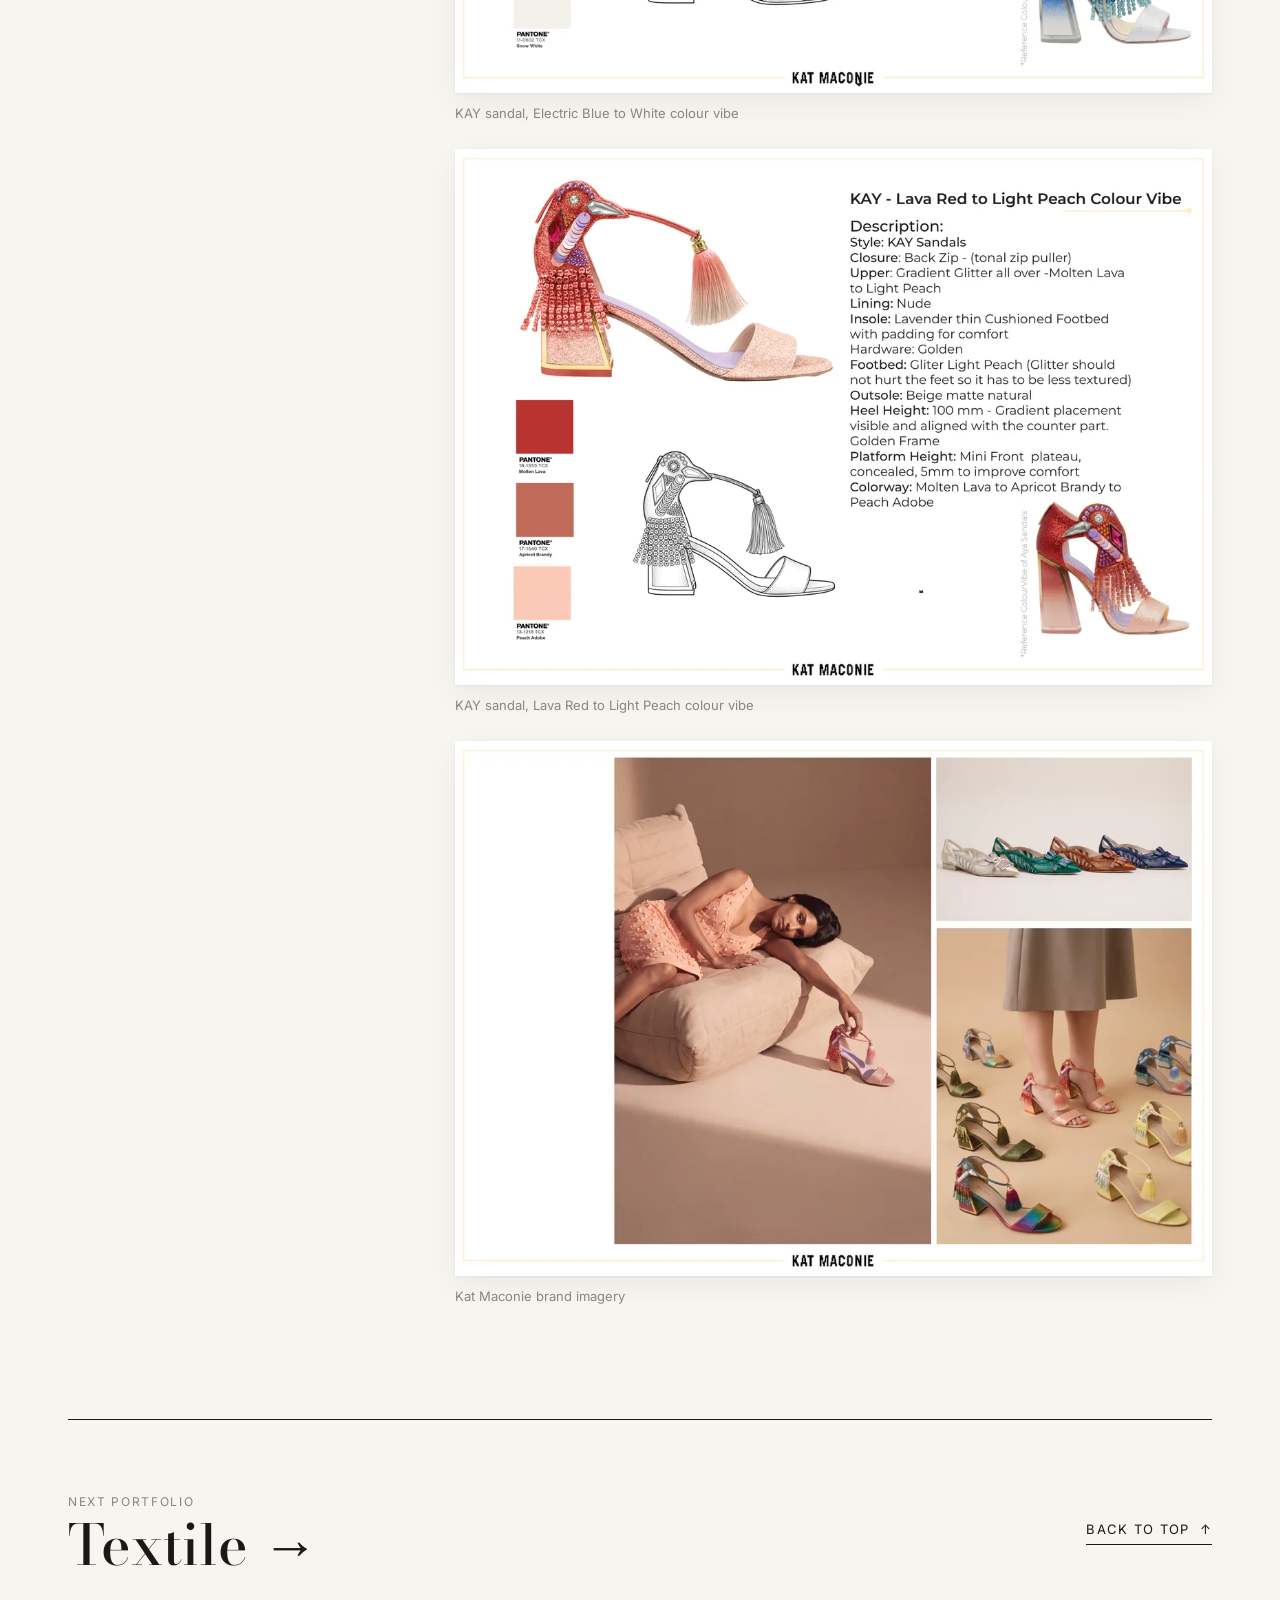
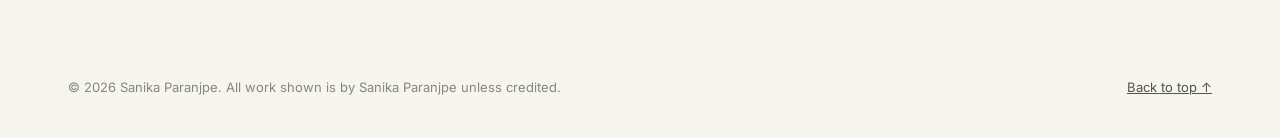
==== commit 3c2a702c: "New hero intro; Kat Maconie footwear project moved last Hero text under the name replaced with Sanik" ====
--- a/accessories.html
+++ b/accessories.html
@@ -4,11 +4,11 @@
 <meta charset="utf-8">
 <meta name="viewport" content="width=device-width, initial-scale=1">
 <title>Accessories · Sanika Paranjpe</title>
-<meta name="description" content="Accessories portfolio of Sanika Paranjpe. Handbags, footwear and small leather goods, from first proposal to production tech pack: colourways, materials and construction details for Kat Maconie, Pelicans London, Aranyani and freelance client EEBAGAA.">
+<meta name="description" content="Accessories portfolio of Sanika Paranjpe. Handbags, footwear and small leather goods, from first proposal to production tech pack: colourways, materials and construction details for Pelicans London, Aranyani, freelance client EEBAGAA and Kat Maconie.">
 <link rel="canonical" href="https://sanikaparanjpe97.github.io/accessories.html">
 <meta property="og:type" content="website">
 <meta property="og:title" content="Accessories · Sanika Paranjpe">
-<meta property="og:description" content="Accessories portfolio of Sanika Paranjpe. Handbags, footwear and small leather goods, from first proposal to production tech pack: colourways, materials and construction details for Kat Maconie, Pelicans London, Aranyani and freelance client EEBAGAA.">
+<meta property="og:description" content="Accessories portfolio of Sanika Paranjpe. Handbags, footwear and small leather goods, from first proposal to production tech pack: colourways, materials and construction details for Pelicans London, Aranyani, freelance client EEBAGAA and Kat Maconie.">
 <meta property="og:url" content="https://sanikaparanjpe97.github.io/accessories.html">
 <meta property="og:image" content="https://sanikaparanjpe97.github.io/assets/img/og.jpg">
 <meta name="twitter:card" content="summary_large_image">
@@ -37,27 +37,145 @@
     <span class="tag">01</span>
     <p class="eyebrow">Portfolio 01 · Bags &amp; footwear</p>
     <h1>Accessories</h1>
-    <p class="lede">Handbags, footwear and small leather goods, from first proposal to production tech pack: colourways, materials and construction details for Kat Maconie, Pelicans London, Aranyani and freelance client EEBAGAA.</p>
+    <p class="lede">Handbags, footwear and small leather goods, from first proposal to production tech pack: colourways, materials and construction details for Pelicans London, Aranyani, freelance client EEBAGAA and Kat Maconie.</p>
     <nav class="index" aria-label="Projects">
       <ol>
-        <li><a href="#kat-maconie"><b>01</b>Strappy Flats &amp; KAY Sandals</a></li>
-        <li><a href="#eebagaa"><b>02</b>Tech Packs for EEBAGAA</a></li>
-        <li><a href="#bmw-alpina"><b>03</b>BMW Alpina CCB</a></li>
-        <li><a href="#canvas-bags"><b>04</b>Canvas Bags Collection</a></li>
-        <li><a href="#back-to-school"><b>05</b>Back to School Collection</a></li>
-        <li><a href="#leather-tech-pack"><b>06</b>Leather Handbag Tech Pack</a></li>
-        <li><a href="#final-products"><b>07</b>Final Products</a></li>
-        <li><a href="#aranyani-slg"><b>08</b>Small Leather Goods, Trims &amp; Surface Development</a></li>
-        <li><a href="#aranyani-crossbody"><b>09</b>Mini Crossbody Bag Tech Pack</a></li>
+        <li><a href="#eebagaa"><b>01</b>Tech Packs for EEBAGAA</a></li>
+        <li><a href="#bmw-alpina"><b>02</b>BMW Alpina CCB</a></li>
+        <li><a href="#canvas-bags"><b>03</b>Canvas Bags Collection</a></li>
+        <li><a href="#back-to-school"><b>04</b>Back to School Collection</a></li>
+        <li><a href="#leather-tech-pack"><b>05</b>Leather Handbag Tech Pack</a></li>
+        <li><a href="#final-products"><b>06</b>Final Products</a></li>
+        <li><a href="#aranyani-slg"><b>07</b>Small Leather Goods, Trims &amp; Surface Development</a></li>
+        <li><a href="#aranyani-crossbody"><b>08</b>Mini Crossbody Bag Tech Pack</a></li>
+        <li><a href="#kat-maconie"><b>09</b>Strappy Flats &amp; KAY Sandals</a></li>
       </ol>
     </nav>
   </section>
   <div class="group-head">
+    <img src="assets/img/brand/logo-eebagaa.png" width="559" height="91" alt="EEBAGAA">
+    <h2>Freelance work</h2>
+  </div>
+  <section class="project" id="eebagaa">
+    <div class="project-text">
+      <span class="tag">01</span>
+      <h3 class="project-title">Tech Packs for EEBAGAA</h3>
+      <p class="meta">Freelance · 2024</p>
+      <p>Technical specifications for four styles: a saddle bag, two totes and a women’s backpack. Each pack runs from 3D views through external and internal details, materials and trims to the final colourways.</p>
+      <ul class="keywords"><li>Tech packs</li><li>Colourways</li><li>Construction details</li></ul>
+    </div>
+    <div class="plates">
+      <figure class="plate"><a href="assets/img/accessories/acc-03.webp" data-lightbox data-caption="Saddle bag and totes: 3D views and colourways"><img src="assets/img/accessories/acc-03-md.webp" srcset="assets/img/accessories/acc-03-md.webp 1100w, assets/img/accessories/acc-03.webp 1684w" width="1100" height="778" sizes="(min-width: 1240px) 760px, (min-width: 900px) 62vw, calc(100vw - 32px)" alt="Tech Packs for EEBAGAA: Saddle bag and totes: 3D views and colourways" loading="lazy" decoding="async"></a><figcaption>Saddle bag and totes: 3D views and colourways</figcaption></figure>
+      <figure class="plate"><a href="assets/img/accessories/acc-04.webp" data-lightbox data-caption="Women’s backpack and Tote Style 2: 3D views and colourways"><img src="assets/img/accessories/acc-04-md.webp" srcset="assets/img/accessories/acc-04-md.webp 1100w, assets/img/accessories/acc-04.webp 1684w" width="1100" height="778" sizes="(min-width: 1240px) 760px, (min-width: 900px) 62vw, calc(100vw - 32px)" alt="Tech Packs for EEBAGAA: Women’s backpack and Tote Style 2: 3D views and colourways" loading="lazy" decoding="async"></a><figcaption>Women’s backpack and Tote Style 2: 3D views and colourways</figcaption></figure>
+      <figure class="plate"><a href="assets/img/accessories/acc-05.webp" data-lightbox data-caption="Women’s backpack: external and internal details, materials, colourways"><img src="assets/img/accessories/acc-05-md.webp" srcset="assets/img/accessories/acc-05-md.webp 1100w, assets/img/accessories/acc-05.webp 1684w" width="1100" height="778" sizes="(min-width: 1240px) 760px, (min-width: 900px) 62vw, calc(100vw - 32px)" alt="Tech Packs for EEBAGAA: Women’s backpack: external and internal details, materials, colourways" loading="lazy" decoding="async"></a><figcaption>Women’s backpack: external and internal details, materials, colourways</figcaption></figure>
+    </div>
+  </section>
+  <div class="group-head">
+    <img src="assets/img/brand/logo-pelicans.png" width="374" height="128" alt="Pelicans London">
+    <h2>Work at Pelicans London</h2>
+  </div>
+  <section class="project" id="bmw-alpina">
+    <div class="project-text">
+      <span class="tag">02</span>
+      <h3 class="project-title">BMW Alpina CCB</h3>
+      <p class="meta">Pelicans London</p>
+      <p>Two families of bags, a top-handle over-the-shoulder bag and a backpack, each in two versions. Version A pairs a screen print with quilting inspired by the signature BMW M-type grille; Version B uses linear quilting with the classic M-type stripes.</p>
+      <p>Details include a detachable dog hook shaped after the BMW kidney grille and a hidden phone pocket with RFID card slots.</p>
+      <ul class="keywords"><li>Co-branding</li><li>Quilting</li><li>Screen print</li></ul>
+    </div>
+    <div class="plates">
+      <figure class="plate"><a href="assets/img/accessories/acc-07.webp" data-lightbox data-caption="Versions 1A, 1B, 2A and 2B with construction call-outs"><img src="assets/img/accessories/acc-07-md.webp" srcset="assets/img/accessories/acc-07-md.webp 1100w, assets/img/accessories/acc-07.webp 2105w" width="1100" height="778" sizes="(min-width: 1240px) 760px, (min-width: 900px) 62vw, calc(100vw - 32px)" alt="BMW Alpina CCB: Versions 1A, 1B, 2A and 2B with construction call-outs" loading="lazy" decoding="async"></a><figcaption>Versions 1A, 1B, 2A and 2B with construction call-outs</figcaption></figure>
+      <figure class="plate"><a href="assets/img/accessories/acc-08.webp" data-lightbox data-caption="Front panels and 3D views"><img src="assets/img/accessories/acc-08-md.webp" srcset="assets/img/accessories/acc-08-md.webp 1100w, assets/img/accessories/acc-08.webp 2105w" width="1100" height="778" sizes="(min-width: 1240px) 760px, (min-width: 900px) 62vw, calc(100vw - 32px)" alt="BMW Alpina CCB: Front panels and 3D views" loading="lazy" decoding="async"></a><figcaption>Front panels and 3D views</figcaption></figure>
+    </div>
+  </section>
+  <section class="project" id="canvas-bags">
+    <div class="project-text">
+      <span class="tag">03</span>
+      <h3 class="project-title">Canvas Bags Collection</h3>
+      <p class="meta">Pelicans London</p>
+      <p>A full canvas range: zipped rucksack, satchel, north–south cross-body, messenger, work bag, rolled-top rucksack, 24-hour weekender, totes and duffles, on a palette of navy, khaki, beige and black with tan or dark-brown trims.</p>
+      <p>Print stories for the totes and duffles include block stripes, Kantha-inspired prints, botanical and floral prints, and camouflage.</p>
+      <ul class="keywords"><li>Range building</li><li>Colourways</li><li>Prints</li></ul>
+    </div>
+    <div class="plates">
+      <figure class="plate"><a href="assets/img/accessories/acc-09.webp" data-lightbox data-caption="Zipped rucksack, satchel, north–south cross-body bag and canvas messenger"><img src="assets/img/accessories/acc-09-md.webp" srcset="assets/img/accessories/acc-09-md.webp 1100w, assets/img/accessories/acc-09.webp 2105w" width="1100" height="778" sizes="(min-width: 1240px) 760px, (min-width: 900px) 62vw, calc(100vw - 32px)" alt="Canvas Bags Collection: Zipped rucksack, satchel, north–south cross-body bag and canvas messenger" loading="lazy" decoding="async"></a><figcaption>Zipped rucksack, satchel, north–south cross-body bag and canvas messenger</figcaption></figure>
+      <figure class="plate"><a href="assets/img/accessories/acc-10.webp" data-lightbox data-caption="Canvas work bag, rolled-top rucksack, 24H weekender and tote bag"><img src="assets/img/accessories/acc-10-md.webp" srcset="assets/img/accessories/acc-10-md.webp 1100w, assets/img/accessories/acc-10.webp 2105w" width="1100" height="778" sizes="(min-width: 1240px) 760px, (min-width: 900px) 62vw, calc(100vw - 32px)" alt="Canvas Bags Collection: Canvas work bag, rolled-top rucksack, 24H weekender and tote bag" loading="lazy" decoding="async"></a><figcaption>Canvas work bag, rolled-top rucksack, 24H weekender and tote bag</figcaption></figure>
+      <figure class="plate"><a href="assets/img/accessories/acc-11.webp" data-lightbox data-caption="Canvas totes: block stripes, Kantha-inspired prints, botanical pattern"><img src="assets/img/accessories/acc-11-md.webp" srcset="assets/img/accessories/acc-11-md.webp 1100w, assets/img/accessories/acc-11.webp 2105w" width="1100" height="778" sizes="(min-width: 1240px) 760px, (min-width: 900px) 62vw, calc(100vw - 32px)" alt="Canvas Bags Collection: Canvas totes: block stripes, Kantha-inspired prints, botanical pattern" loading="lazy" decoding="async"></a><figcaption>Canvas totes: block stripes, Kantha-inspired prints, botanical pattern</figcaption></figure>
+      <figure class="plate"><a href="assets/img/accessories/acc-12.webp" data-lightbox data-caption="Canvas totes in solids and florals; duffles in autumn colours and camouflage"><img src="assets/img/accessories/acc-12-md.webp" srcset="assets/img/accessories/acc-12-md.webp 1100w, assets/img/accessories/acc-12.webp 2105w" width="1100" height="778" sizes="(min-width: 1240px) 760px, (min-width: 900px) 62vw, calc(100vw - 32px)" alt="Canvas Bags Collection: Canvas totes in solids and florals; duffles in autumn colours and camouflage" loading="lazy" decoding="async"></a><figcaption>Canvas totes in solids and florals; duffles in autumn colours and camouflage</figcaption></figure>
+    </div>
+  </section>
+  <section class="project" id="back-to-school">
+    <div class="project-text">
+      <span class="tag">04</span>
+      <h3 class="project-title">Back to School Collection</h3>
+      <p class="meta">Pelicans London · Kidswear</p>
+      <p>Printed backpacks in three age bands: pre-schoolers aged 3–5 (transport and rainbows), 5–7 years (space and butterflies) and 8–12 years (camouflage and flowers), each with a coordinated plain back and contrast straps.</p>
+      <ul class="keywords"><li>Print design</li><li>Kids</li><li>Backpacks</li></ul>
+    </div>
+    <div class="plates">
+      <figure class="plate"><a href="assets/img/accessories/acc-13.webp" data-lightbox data-caption="Six prints across three age groups, front and back"><img src="assets/img/accessories/acc-13-md.webp" srcset="assets/img/accessories/acc-13-md.webp 1100w, assets/img/accessories/acc-13.webp 2105w" width="1100" height="778" sizes="(min-width: 1240px) 760px, (min-width: 900px) 62vw, calc(100vw - 32px)" alt="Back to School Collection: Six prints across three age groups, front and back" loading="lazy" decoding="async"></a><figcaption>Six prints across three age groups, front and back</figcaption></figure>
+    </div>
+  </section>
+  <section class="project" id="leather-tech-pack">
+    <div class="project-text">
+      <span class="tag">05</span>
+      <h3 class="project-title">Leather Handbag Tech Pack</h3>
+      <p class="meta">Pelicans London · Leather Bags Collection 1 · 2024</p>
+      <p>A small women’s work tote in leather, sized to carry an iPad Pro: leather outer, black cotton-drill lining, silver fittings. The six-page pack covers the overview, exterior and interior specs, a zipped pouch, an AirPod holder, and how the bag converts to a shoulder style.</p>
+      <ul class="keywords"><li>Leather</li><li>Tech pack</li><li>Specs</li></ul>
+    </div>
+    <div class="plates">
+      <figure class="plate"><a href="assets/img/accessories/acc-14.webp" data-lightbox data-caption="Overview, exterior, interior, zipped pouch, AirPod holder and shoulder-style specs"><img src="assets/img/accessories/acc-14-md.webp" srcset="assets/img/accessories/acc-14-md.webp 1100w, assets/img/accessories/acc-14.webp 2105w" width="1100" height="778" sizes="(min-width: 1240px) 760px, (min-width: 900px) 62vw, calc(100vw - 32px)" alt="Leather Handbag Tech Pack: Overview, exterior, interior, zipped pouch, AirPod holder and shoulder-style specs" loading="lazy" decoding="async"></a><figcaption>Overview, exterior, interior, zipped pouch, AirPod holder and shoulder-style specs</figcaption></figure>
+    </div>
+  </section>
+  <section class="project" id="final-products">
+    <div class="project-text">
+      <span class="tag">06</span>
+      <h3 class="project-title">Final Products</h3>
+      <p class="meta">Pelicans London · Samples</p>
+      <p>A few of the finished, sampled products: canvas tote bags, a men’s chest bag, a barrel duffle, a zipped-top backpack, a rolled-top rucksack and a messenger bag.</p>
+      <ul class="keywords"><li>Sampling</li><li>Production</li></ul>
+    </div>
+    <div class="plates">
+      <figure class="plate"><a href="assets/img/accessories/acc-15.webp" data-lightbox data-caption="Canvas totes, chest bag, barrel duffle, backpack, rucksack and messenger bag"><img src="assets/img/accessories/acc-15-md.webp" srcset="assets/img/accessories/acc-15-md.webp 1100w, assets/img/accessories/acc-15.webp 2105w" width="1100" height="778" sizes="(min-width: 1240px) 760px, (min-width: 900px) 62vw, calc(100vw - 32px)" alt="Final Products: Canvas totes, chest bag, barrel duffle, backpack, rucksack and messenger bag" loading="lazy" decoding="async"></a><figcaption>Canvas totes, chest bag, barrel duffle, backpack, rucksack and messenger bag</figcaption></figure>
+    </div>
+  </section>
+  <div class="group-head">
+    <img src="assets/img/brand/logo-aranyani.png" width="249" height="246" alt="Aranyani" class="logo-round">
+    <h2>Work at Aranyani</h2>
+  </div>
+  <section class="project" id="aranyani-slg">
+    <div class="project-text">
+      <span class="tag">07</span>
+      <h3 class="project-title">Small Leather Goods, Trims &amp; Surface Development</h3>
+      <p class="meta">Aranyani · S/S 21</p>
+      <p>I was responsible for proposals for SLGs, new trims and surface developments for capsule collections; a few of those samples are compiled here. I also made design tech packs for all of the brand’s SKUs for the production team. That meant studying the artisans’ specification requirements and their workflow during production, so the tech packs and specs would make the work easier for the craftsmen.</p>
+      <p>I assisted stylist Steven Lasalle on the brand’s lifestyle shoot for the S/S 21 season at Nahargarh Hotel, Rajasthan. The photographs are outtakes from that shoot. Photography: Udo Spreitzenbarth.</p>
+      <ul class="keywords"><li>SLGs</li><li>Trims</li><li>Surface development</li><li>Styling</li></ul>
+    </div>
+    <div class="plates">
+      <figure class="plate"><a href="assets/img/accessories/acc-17.webp" data-lightbox data-caption="S/S 21 lifestyle shoot outtakes. Photography: Udo Spreitzenbarth"><img src="assets/img/accessories/acc-17-md.webp" srcset="assets/img/accessories/acc-17-md.webp 1100w, assets/img/accessories/acc-17.webp 1684w" width="1100" height="778" sizes="(min-width: 1240px) 760px, (min-width: 900px) 62vw, calc(100vw - 32px)" alt="Small Leather Goods, Trims &amp; Surface Development: S/S 21 lifestyle shoot outtakes. Photography: Udo Spreitzenbarth" loading="lazy" decoding="async"></a><figcaption>S/S 21 lifestyle shoot outtakes. Photography: Udo Spreitzenbarth</figcaption></figure>
+      <figure class="plate"><a href="assets/img/accessories/acc-18.webp" data-lightbox data-caption="Small leather goods proposals and surface development"><img src="assets/img/accessories/acc-18-md.webp" srcset="assets/img/accessories/acc-18-md.webp 1100w, assets/img/accessories/acc-18.webp 1684w" width="1100" height="778" sizes="(min-width: 1240px) 760px, (min-width: 900px) 62vw, calc(100vw - 32px)" alt="Small Leather Goods, Trims &amp; Surface Development: Small leather goods proposals and surface development" loading="lazy" decoding="async"></a><figcaption>Small leather goods proposals and surface development</figcaption></figure>
+    </div>
+  </section>
+  <section class="project" id="aranyani-crossbody">
+    <div class="project-text">
+      <span class="tag">08</span>
+      <h3 class="project-title">Mini Crossbody Bag Tech Pack</h3>
+      <p class="meta">Aranyani · AW 20–21</p>
+      <p>Production-sample tech pack for the Stone Drop mini crossbody bag with a single stone ring: colourways, front, side and back measurements, internal pocket details, and per-colour material and thread specifications.</p>
+      <ul class="keywords"><li>Tech pack</li><li>Production sample</li></ul>
+    </div>
+    <div class="plates">
+      <figure class="plate"><a href="assets/img/accessories/acc-19.webp" data-lightbox data-caption="Colourways, measured drawings and colour specifications"><img src="assets/img/accessories/acc-19-md.webp" srcset="assets/img/accessories/acc-19-md.webp 1100w, assets/img/accessories/acc-19.webp 1684w" width="1100" height="778" sizes="(min-width: 1240px) 760px, (min-width: 900px) 62vw, calc(100vw - 32px)" alt="Mini Crossbody Bag Tech Pack: Colourways, measured drawings and colour specifications" loading="lazy" decoding="async"></a><figcaption>Colourways, measured drawings and colour specifications</figcaption></figure>
+    </div>
+  </section>
+  <div class="group-head">
     <h2>Footwear for Kat Maconie</h2>
   </div>
   <section class="project" id="kat-maconie">
     <div class="project-text">
-      <span class="tag">01</span>
+      <span class="tag">09</span>
       <h3 class="project-title">Strappy Flats &amp; KAY Sandals</h3>
       <p class="meta">Kat Maconie · Colour vibe proposals</p>
       <p>Colourway proposals for two Kat Maconie styles. Each takes the colour vibe of an existing Kat Maconie shoe, the Strappy Pumps or the Aya sandals, and carries it onto another style, with Pantone references and a full specification of materials and construction.</p>
@@ -70,124 +188,6 @@
       <figure class="plate"><a href="assets/img/accessories/fw-03.webp" data-lightbox data-caption="KAY sandal, Electric Blue to White colour vibe"><img src="assets/img/accessories/fw-03-md.webp" srcset="assets/img/accessories/fw-03-md.webp 1100w, assets/img/accessories/fw-03.webp 2105w" width="1100" height="778" sizes="(min-width: 1240px) 760px, (min-width: 900px) 62vw, calc(100vw - 32px)" alt="Strappy Flats &amp; KAY Sandals: KAY sandal, Electric Blue to White colour vibe" loading="lazy" decoding="async"></a><figcaption>KAY sandal, Electric Blue to White colour vibe</figcaption></figure>
       <figure class="plate"><a href="assets/img/accessories/fw-04.webp" data-lightbox data-caption="KAY sandal, Lava Red to Light Peach colour vibe"><img src="assets/img/accessories/fw-04-md.webp" srcset="assets/img/accessories/fw-04-md.webp 1100w, assets/img/accessories/fw-04.webp 2105w" width="1100" height="778" sizes="(min-width: 1240px) 760px, (min-width: 900px) 62vw, calc(100vw - 32px)" alt="Strappy Flats &amp; KAY Sandals: KAY sandal, Lava Red to Light Peach colour vibe" loading="lazy" decoding="async"></a><figcaption>KAY sandal, Lava Red to Light Peach colour vibe</figcaption></figure>
       <figure class="plate"><a href="assets/img/accessories/fw-05.webp" data-lightbox data-caption="Kat Maconie brand imagery"><img src="assets/img/accessories/fw-05-md.webp" srcset="assets/img/accessories/fw-05-md.webp 1100w, assets/img/accessories/fw-05.webp 2105w" width="1100" height="778" sizes="(min-width: 1240px) 760px, (min-width: 900px) 62vw, calc(100vw - 32px)" alt="Strappy Flats &amp; KAY Sandals: Kat Maconie brand imagery" loading="lazy" decoding="async"></a><figcaption>Kat Maconie brand imagery</figcaption></figure>
-    </div>
-  </section>
-  <div class="group-head">
-    <img src="assets/img/brand/logo-eebagaa.png" width="559" height="91" alt="EEBAGAA">
-    <h2>Freelance work</h2>
-  </div>
-  <section class="project" id="eebagaa">
-    <div class="project-text">
-      <span class="tag">02</span>
-      <h3 class="project-title">Tech Packs for EEBAGAA</h3>
-      <p class="meta">Freelance · 2024</p>
-      <p>Technical specifications for four styles: a saddle bag, two totes and a women’s backpack. Each pack runs from 3D views through external and internal details, materials and trims to the final colourways.</p>
-      <ul class="keywords"><li>Tech packs</li><li>Colourways</li><li>Construction details</li></ul>
-    </div>
-    <div class="plates">
-      <figure class="plate"><a href="assets/img/accessories/acc-03.webp" data-lightbox data-caption="Saddle bag and totes: 3D views and colourways"><img src="assets/img/accessories/acc-03-md.webp" srcset="assets/img/accessories/acc-03-md.webp 1100w, assets/img/accessories/acc-03.webp 1684w" width="1100" height="778" sizes="(min-width: 1240px) 760px, (min-width: 900px) 62vw, calc(100vw - 32px)" alt="Tech Packs for EEBAGAA: Saddle bag and totes: 3D views and colourways" loading="lazy" decoding="async"></a><figcaption>Saddle bag and totes: 3D views and colourways</figcaption></figure>
-      <figure class="plate"><a href="assets/img/accessories/acc-04.webp" data-lightbox data-caption="Women’s backpack and Tote Style 2: 3D views and colourways"><img src="assets/img/accessories/acc-04-md.webp" srcset="assets/img/accessories/acc-04-md.webp 1100w, assets/img/accessories/acc-04.webp 1684w" width="1100" height="778" sizes="(min-width: 1240px) 760px, (min-width: 900px) 62vw, calc(100vw - 32px)" alt="Tech Packs for EEBAGAA: Women’s backpack and Tote Style 2: 3D views and colourways" loading="lazy" decoding="async"></a><figcaption>Women’s backpack and Tote Style 2: 3D views and colourways</figcaption></figure>
-      <figure class="plate"><a href="assets/img/accessories/acc-05.webp" data-lightbox data-caption="Women’s backpack: external and internal details, materials, colourways"><img src="assets/img/accessories/acc-05-md.webp" srcset="assets/img/accessories/acc-05-md.webp 1100w, assets/img/accessories/acc-05.webp 1684w" width="1100" height="778" sizes="(min-width: 1240px) 760px, (min-width: 900px) 62vw, calc(100vw - 32px)" alt="Tech Packs for EEBAGAA: Women’s backpack: external and internal details, materials, colourways" loading="lazy" decoding="async"></a><figcaption>Women’s backpack: external and internal details, materials, colourways</figcaption></figure>
-    </div>
-  </section>
-  <div class="group-head">
-    <img src="assets/img/brand/logo-pelicans.png" width="374" height="128" alt="Pelicans London">
-    <h2>Work at Pelicans London</h2>
-  </div>
-  <section class="project" id="bmw-alpina">
-    <div class="project-text">
-      <span class="tag">03</span>
-      <h3 class="project-title">BMW Alpina CCB</h3>
-      <p class="meta">Pelicans London</p>
-      <p>Two families of bags, a top-handle over-the-shoulder bag and a backpack, each in two versions. Version A pairs a screen print with quilting inspired by the signature BMW M-type grille; Version B uses linear quilting with the classic M-type stripes.</p>
-      <p>Details include a detachable dog hook shaped after the BMW kidney grille and a hidden phone pocket with RFID card slots.</p>
-      <ul class="keywords"><li>Co-branding</li><li>Quilting</li><li>Screen print</li></ul>
-    </div>
-    <div class="plates">
-      <figure class="plate"><a href="assets/img/accessories/acc-07.webp" data-lightbox data-caption="Versions 1A, 1B, 2A and 2B with construction call-outs"><img src="assets/img/accessories/acc-07-md.webp" srcset="assets/img/accessories/acc-07-md.webp 1100w, assets/img/accessories/acc-07.webp 2105w" width="1100" height="778" sizes="(min-width: 1240px) 760px, (min-width: 900px) 62vw, calc(100vw - 32px)" alt="BMW Alpina CCB: Versions 1A, 1B, 2A and 2B with construction call-outs" loading="lazy" decoding="async"></a><figcaption>Versions 1A, 1B, 2A and 2B with construction call-outs</figcaption></figure>
-      <figure class="plate"><a href="assets/img/accessories/acc-08.webp" data-lightbox data-caption="Front panels and 3D views"><img src="assets/img/accessories/acc-08-md.webp" srcset="assets/img/accessories/acc-08-md.webp 1100w, assets/img/accessories/acc-08.webp 2105w" width="1100" height="778" sizes="(min-width: 1240px) 760px, (min-width: 900px) 62vw, calc(100vw - 32px)" alt="BMW Alpina CCB: Front panels and 3D views" loading="lazy" decoding="async"></a><figcaption>Front panels and 3D views</figcaption></figure>
-    </div>
-  </section>
-  <section class="project" id="canvas-bags">
-    <div class="project-text">
-      <span class="tag">04</span>
-      <h3 class="project-title">Canvas Bags Collection</h3>
-      <p class="meta">Pelicans London</p>
-      <p>A full canvas range: zipped rucksack, satchel, north–south cross-body, messenger, work bag, rolled-top rucksack, 24-hour weekender, totes and duffles, on a palette of navy, khaki, beige and black with tan or dark-brown trims.</p>
-      <p>Print stories for the totes and duffles include block stripes, Kantha-inspired prints, botanical and floral prints, and camouflage.</p>
-      <ul class="keywords"><li>Range building</li><li>Colourways</li><li>Prints</li></ul>
-    </div>
-    <div class="plates">
-      <figure class="plate"><a href="assets/img/accessories/acc-09.webp" data-lightbox data-caption="Zipped rucksack, satchel, north–south cross-body bag and canvas messenger"><img src="assets/img/accessories/acc-09-md.webp" srcset="assets/img/accessories/acc-09-md.webp 1100w, assets/img/accessories/acc-09.webp 2105w" width="1100" height="778" sizes="(min-width: 1240px) 760px, (min-width: 900px) 62vw, calc(100vw - 32px)" alt="Canvas Bags Collection: Zipped rucksack, satchel, north–south cross-body bag and canvas messenger" loading="lazy" decoding="async"></a><figcaption>Zipped rucksack, satchel, north–south cross-body bag and canvas messenger</figcaption></figure>
-      <figure class="plate"><a href="assets/img/accessories/acc-10.webp" data-lightbox data-caption="Canvas work bag, rolled-top rucksack, 24H weekender and tote bag"><img src="assets/img/accessories/acc-10-md.webp" srcset="assets/img/accessories/acc-10-md.webp 1100w, assets/img/accessories/acc-10.webp 2105w" width="1100" height="778" sizes="(min-width: 1240px) 760px, (min-width: 900px) 62vw, calc(100vw - 32px)" alt="Canvas Bags Collection: Canvas work bag, rolled-top rucksack, 24H weekender and tote bag" loading="lazy" decoding="async"></a><figcaption>Canvas work bag, rolled-top rucksack, 24H weekender and tote bag</figcaption></figure>
-      <figure class="plate"><a href="assets/img/accessories/acc-11.webp" data-lightbox data-caption="Canvas totes: block stripes, Kantha-inspired prints, botanical pattern"><img src="assets/img/accessories/acc-11-md.webp" srcset="assets/img/accessories/acc-11-md.webp 1100w, assets/img/accessories/acc-11.webp 2105w" width="1100" height="778" sizes="(min-width: 1240px) 760px, (min-width: 900px) 62vw, calc(100vw - 32px)" alt="Canvas Bags Collection: Canvas totes: block stripes, Kantha-inspired prints, botanical pattern" loading="lazy" decoding="async"></a><figcaption>Canvas totes: block stripes, Kantha-inspired prints, botanical pattern</figcaption></figure>
-      <figure class="plate"><a href="assets/img/accessories/acc-12.webp" data-lightbox data-caption="Canvas totes in solids and florals; duffles in autumn colours and camouflage"><img src="assets/img/accessories/acc-12-md.webp" srcset="assets/img/accessories/acc-12-md.webp 1100w, assets/img/accessories/acc-12.webp 2105w" width="1100" height="778" sizes="(min-width: 1240px) 760px, (min-width: 900px) 62vw, calc(100vw - 32px)" alt="Canvas Bags Collection: Canvas totes in solids and florals; duffles in autumn colours and camouflage" loading="lazy" decoding="async"></a><figcaption>Canvas totes in solids and florals; duffles in autumn colours and camouflage</figcaption></figure>
-    </div>
-  </section>
-  <section class="project" id="back-to-school">
-    <div class="project-text">
-      <span class="tag">05</span>
-      <h3 class="project-title">Back to School Collection</h3>
-      <p class="meta">Pelicans London · Kidswear</p>
-      <p>Printed backpacks in three age bands: pre-schoolers aged 3–5 (transport and rainbows), 5–7 years (space and butterflies) and 8–12 years (camouflage and flowers), each with a coordinated plain back and contrast straps.</p>
-      <ul class="keywords"><li>Print design</li><li>Kids</li><li>Backpacks</li></ul>
-    </div>
-    <div class="plates">
-      <figure class="plate"><a href="assets/img/accessories/acc-13.webp" data-lightbox data-caption="Six prints across three age groups, front and back"><img src="assets/img/accessories/acc-13-md.webp" srcset="assets/img/accessories/acc-13-md.webp 1100w, assets/img/accessories/acc-13.webp 2105w" width="1100" height="778" sizes="(min-width: 1240px) 760px, (min-width: 900px) 62vw, calc(100vw - 32px)" alt="Back to School Collection: Six prints across three age groups, front and back" loading="lazy" decoding="async"></a><figcaption>Six prints across three age groups, front and back</figcaption></figure>
-    </div>
-  </section>
-  <section class="project" id="leather-tech-pack">
-    <div class="project-text">
-      <span class="tag">06</span>
-      <h3 class="project-title">Leather Handbag Tech Pack</h3>
-      <p class="meta">Pelicans London · Leather Bags Collection 1 · 2024</p>
-      <p>A small women’s work tote in leather, sized to carry an iPad Pro: leather outer, black cotton-drill lining, silver fittings. The six-page pack covers the overview, exterior and interior specs, a zipped pouch, an AirPod holder, and how the bag converts to a shoulder style.</p>
-      <ul class="keywords"><li>Leather</li><li>Tech pack</li><li>Specs</li></ul>
-    </div>
-    <div class="plates">
-      <figure class="plate"><a href="assets/img/accessories/acc-14.webp" data-lightbox data-caption="Overview, exterior, interior, zipped pouch, AirPod holder and shoulder-style specs"><img src="assets/img/accessories/acc-14-md.webp" srcset="assets/img/accessories/acc-14-md.webp 1100w, assets/img/accessories/acc-14.webp 2105w" width="1100" height="778" sizes="(min-width: 1240px) 760px, (min-width: 900px) 62vw, calc(100vw - 32px)" alt="Leather Handbag Tech Pack: Overview, exterior, interior, zipped pouch, AirPod holder and shoulder-style specs" loading="lazy" decoding="async"></a><figcaption>Overview, exterior, interior, zipped pouch, AirPod holder and shoulder-style specs</figcaption></figure>
-    </div>
-  </section>
-  <section class="project" id="final-products">
-    <div class="project-text">
-      <span class="tag">07</span>
-      <h3 class="project-title">Final Products</h3>
-      <p class="meta">Pelicans London · Samples</p>
-      <p>A few of the finished, sampled products: canvas tote bags, a men’s chest bag, a barrel duffle, a zipped-top backpack, a rolled-top rucksack and a messenger bag.</p>
-      <ul class="keywords"><li>Sampling</li><li>Production</li></ul>
-    </div>
-    <div class="plates">
-      <figure class="plate"><a href="assets/img/accessories/acc-15.webp" data-lightbox data-caption="Canvas totes, chest bag, barrel duffle, backpack, rucksack and messenger bag"><img src="assets/img/accessories/acc-15-md.webp" srcset="assets/img/accessories/acc-15-md.webp 1100w, assets/img/accessories/acc-15.webp 2105w" width="1100" height="778" sizes="(min-width: 1240px) 760px, (min-width: 900px) 62vw, calc(100vw - 32px)" alt="Final Products: Canvas totes, chest bag, barrel duffle, backpack, rucksack and messenger bag" loading="lazy" decoding="async"></a><figcaption>Canvas totes, chest bag, barrel duffle, backpack, rucksack and messenger bag</figcaption></figure>
-    </div>
-  </section>
-  <div class="group-head">
-    <img src="assets/img/brand/logo-aranyani.png" width="249" height="246" alt="Aranyani" class="logo-round">
-    <h2>Work at Aranyani</h2>
-  </div>
-  <section class="project" id="aranyani-slg">
-    <div class="project-text">
-      <span class="tag">08</span>
-      <h3 class="project-title">Small Leather Goods, Trims &amp; Surface Development</h3>
-      <p class="meta">Aranyani · S/S 21</p>
-      <p>I was responsible for proposals for SLGs, new trims and surface developments for capsule collections; a few of those samples are compiled here. I also made design tech packs for all of the brand’s SKUs for the production team. That meant studying the artisans’ specification requirements and their workflow during production, so the tech packs and specs would make the work easier for the craftsmen.</p>
-      <p>I assisted stylist Steven Lasalle on the brand’s lifestyle shoot for the S/S 21 season at Nahargarh Hotel, Rajasthan. The photographs are outtakes from that shoot. Photography: Udo Spreitzenbarth.</p>
-      <ul class="keywords"><li>SLGs</li><li>Trims</li><li>Surface development</li><li>Styling</li></ul>
-    </div>
-    <div class="plates">
-      <figure class="plate"><a href="assets/img/accessories/acc-17.webp" data-lightbox data-caption="S/S 21 lifestyle shoot outtakes. Photography: Udo Spreitzenbarth"><img src="assets/img/accessories/acc-17-md.webp" srcset="assets/img/accessories/acc-17-md.webp 1100w, assets/img/accessories/acc-17.webp 1684w" width="1100" height="778" sizes="(min-width: 1240px) 760px, (min-width: 900px) 62vw, calc(100vw - 32px)" alt="Small Leather Goods, Trims &amp; Surface Development: S/S 21 lifestyle shoot outtakes. Photography: Udo Spreitzenbarth" loading="lazy" decoding="async"></a><figcaption>S/S 21 lifestyle shoot outtakes. Photography: Udo Spreitzenbarth</figcaption></figure>
-      <figure class="plate"><a href="assets/img/accessories/acc-18.webp" data-lightbox data-caption="Small leather goods proposals and surface development"><img src="assets/img/accessories/acc-18-md.webp" srcset="assets/img/accessories/acc-18-md.webp 1100w, assets/img/accessories/acc-18.webp 1684w" width="1100" height="778" sizes="(min-width: 1240px) 760px, (min-width: 900px) 62vw, calc(100vw - 32px)" alt="Small Leather Goods, Trims &amp; Surface Development: Small leather goods proposals and surface development" loading="lazy" decoding="async"></a><figcaption>Small leather goods proposals and surface development</figcaption></figure>
-    </div>
-  </section>
-  <section class="project" id="aranyani-crossbody">
-    <div class="project-text">
-      <span class="tag">09</span>
-      <h3 class="project-title">Mini Crossbody Bag Tech Pack</h3>
-      <p class="meta">Aranyani · AW 20–21</p>
-      <p>Production-sample tech pack for the Stone Drop mini crossbody bag with a single stone ring: colourways, front, side and back measurements, internal pocket details, and per-colour material and thread specifications.</p>
-      <ul class="keywords"><li>Tech pack</li><li>Production sample</li></ul>
-    </div>
-    <div class="plates">
-      <figure class="plate"><a href="assets/img/accessories/acc-19.webp" data-lightbox data-caption="Colourways, measured drawings and colour specifications"><img src="assets/img/accessories/acc-19-md.webp" srcset="assets/img/accessories/acc-19-md.webp 1100w, assets/img/accessories/acc-19.webp 1684w" width="1100" height="778" sizes="(min-width: 1240px) 760px, (min-width: 900px) 62vw, calc(100vw - 32px)" alt="Mini Crossbody Bag Tech Pack: Colourways, measured drawings and colour specifications" loading="lazy" decoding="async"></a><figcaption>Colourways, measured drawings and colour specifications</figcaption></figure>
     </div>
   </section>
   <nav class="next" aria-label="Next">
